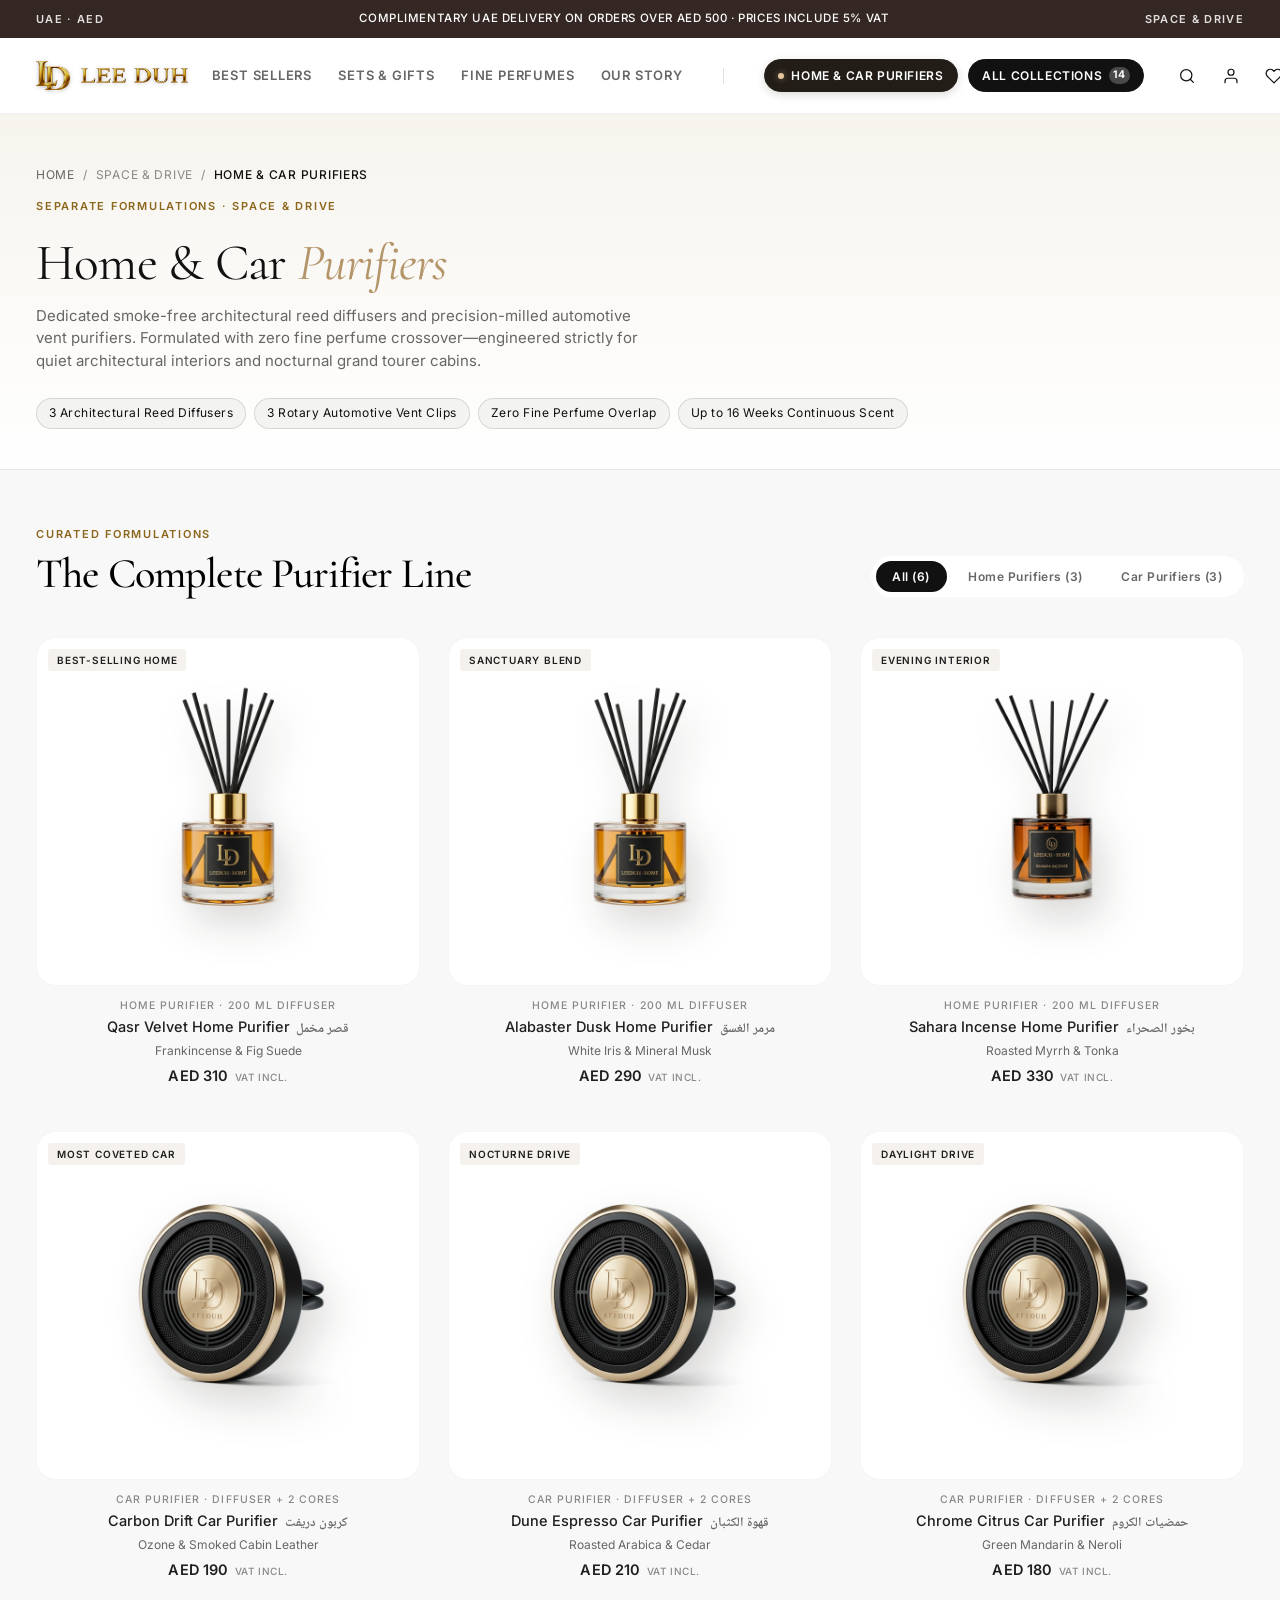
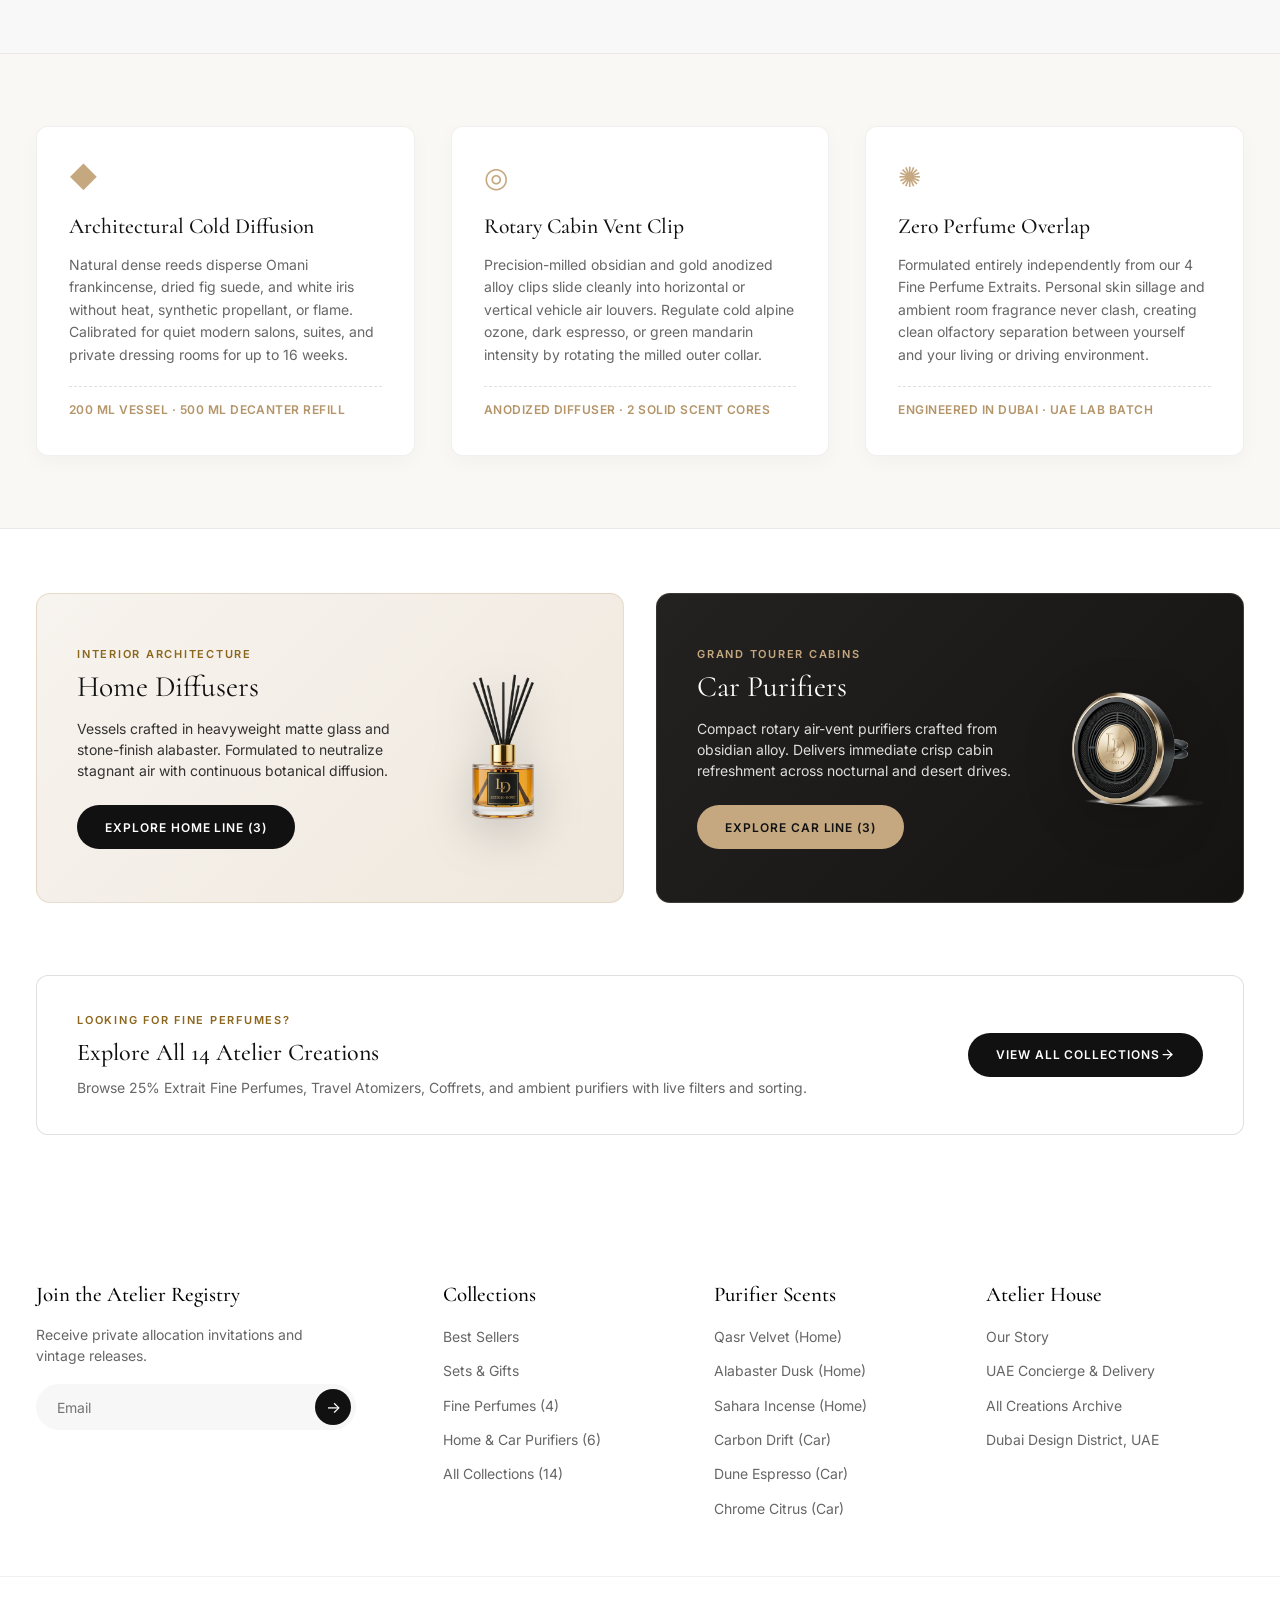
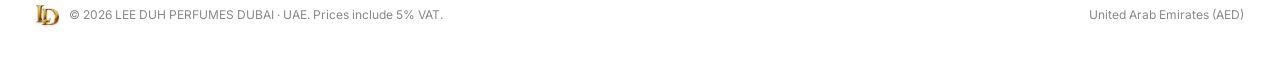
==== purifiers.html @ b6fba8e1 "Create dedicated Home & Car Purifiers page and rearrange navbar with distinct collection buttons" ====
<!DOCTYPE html>
<html lang="en">
<head>
  <meta charset="UTF-8">
  <meta name="viewport" content="width=device-width, initial-scale=1.0">
  <title>Home &amp; Car Purifiers · Space &amp; Drive · LEE DUH Perfumes Dubai</title>
  <meta name="description" content="Explore LEE DUH dedicated Home &amp; Car Purifiers. Architectural smoke-free reed diffusers and precision-milled automotive vent purifiers formulated strictly separate from fine perfumes.">
  <link rel="icon" type="image/png" href="brand-monogram.png">
  <link rel="preconnect" href="https://fonts.googleapis.com">
  <link rel="preconnect" href="https://fonts.gstatic.com" crossorigin>
  <link href="https://fonts.googleapis.com/css2?family=Cormorant:ital,wght@0,400;0,500;0,600;1,400;1,500&family=Inter:wght@400;500;600;700&family=Noto+Naskh+Arabic:wght@500;600&display=swap" rel="stylesheet">
  <link rel="stylesheet" href="styles.css">
</head>
<body class="page-purifiers">
  <!-- Espresso Top Announcement Bar -->
  <div class="announcement-bar" role="region" aria-label="Storefront notice">
    <div class="container announcement-inner">
      <span class="announcement-region">UAE &middot; AED</span>
      <p class="announcement-text">Complimentary UAE delivery on orders over AED 500 &middot; Prices include 5% VAT</p>
      <span class="announcement-badge">SPACE &amp; DRIVE</span>
    </div>
  </div>

  <!-- Minimal White Sticky Header with Rearranged Navigation -->
  <header class="site-header" id="mainHeader" role="banner">
    <div class="header-inner">
      <a href="index.html" class="brand-lockup" aria-label="LEE DUH Perfumes Home">
        <img src="brand-monogram.png" alt="LD Monogram" class="brand-monogram-img" width="32" height="28">
        <img src="brand-wordmark.png" alt="LEE DUH" class="brand-wordmark-img" width="104" height="15">
      </a>

      <nav class="main-nav" id="desktopNav" aria-label="Main navigation">
        <!-- Home Page In-Page Buttons (Grouped Together) -->
        <div class="nav-home-group">
          <a href="index.html#bestsellers" class="nav-link">Best Sellers</a>
          <a href="index.html#bundles" class="nav-link">Sets &amp; Gifts</a>
          <a href="index.html#perfumes" class="nav-link">Fine Perfumes</a>
          <a href="index.html#about" class="nav-link">Our Story</a>
        </div>

        <span class="nav-group-divider" aria-hidden="true"></span>

        <!-- Standalone Destination Collections (Visually Distinct) -->
        <div class="nav-destinations-group">
          <a href="purifiers.html" class="nav-dest-btn nav-btn-purifiers active" aria-current="page" title="Home &amp; Car Purifiers">
            <span class="nav-dest-dot" aria-hidden="true"></span>
            <span>Home &amp; Car Purifiers</span>
          </a>
          <a href="shop.html" class="nav-dest-btn nav-btn-collections" title="All Collections">
            <span>All Collections</span>
            <span class="nav-dest-badge">14</span>
          </a>
        </div>
      </nav>

      <div class="header-utilities">
        <button type="button" class="utility-icon-btn" id="navSearchTrigger" aria-label="Search collection" title="Search">
          <svg width="18" height="18" viewBox="0 0 24 24" fill="none" stroke="currentColor" stroke-width="1.65" stroke-linecap="round" stroke-linejoin="round" aria-hidden="true">
            <circle cx="11" cy="11" r="7.5"></circle>
            <line x1="20.5" y1="20.5" x2="16.3" y2="16.3"></line>
          </svg>
        </button>

        <button type="button" class="utility-icon-btn" id="profileTrigger" aria-label="Open customer profile" title="Account">
          <svg width="18" height="18" viewBox="0 0 24 24" fill="none" stroke="currentColor" stroke-width="1.65" stroke-linecap="round" stroke-linejoin="round" aria-hidden="true">
            <path d="M20 21v-2a4 4 0 0 0-4-4H8a4 4 0 0 0-4 4v2"></path>
            <circle cx="12" cy="7" r="4"></circle>
          </svg>
        </button>

        <button type="button" class="utility-icon-btn" id="wishlistTrigger" aria-label="Open wishlist, 0 saved items" title="Wishlist">
          <svg width="18" height="18" viewBox="0 0 24 24" fill="none" stroke="currentColor" stroke-width="1.65" stroke-linecap="round" stroke-linejoin="round" aria-hidden="true">
            <path d="M20.84 4.61a5.5 5.5 0 0 0-7.78 0L12 5.67l-1.06-1.06a5.5 5.5 0 0 0-7.78 7.78l1.06 1.06L12 21.23l7.78-7.78 1.06-1.06a5.5 5.5 0 0 0 0-7.78z"></path>
          </svg>
          <span class="utility-dot-count" id="wishlistCountBadge" hidden>0</span>
        </button>

        <button type="button" class="utility-bag-btn" id="bagTrigger" aria-label="Open shopping bag, 0 items" title="Shopping Bag">
          <svg width="18" height="18" viewBox="0 0 24 24" fill="none" stroke="currentColor" stroke-width="1.65" stroke-linecap="round" stroke-linejoin="round" aria-hidden="true">
            <path d="M6 2L3 6v14a2 2 0 0 0 2 2h14a2 2 0 0 0 2-2V6l-3-4z"></path>
            <line x1="3" y1="6" x2="21" y2="6"></line>
            <path d="M16 10a4 4 0 0 1-8 0"></path>
          </svg>
          <span class="bag-btn-count" id="bagCountBadge">0</span>
        </button>

        <button type="button" class="mobile-menu-btn" id="navToggle" aria-label="Open menu" aria-expanded="false" aria-controls="mobileNavDrawer">
          <span></span>
          <span></span>
        </button>
      </div>
    </div>
  </header>

  <!-- Mobile Navigation Drawer -->
  <div class="mobile-drawer" id="mobileNavDrawer" hidden>
    <div class="mobile-drawer-backdrop" id="mobileNavBackdrop"></div>
    <div class="mobile-drawer-panel">
      <div class="mobile-drawer-head">
        <span class="mobile-drawer-brand">LEE DUH</span>
        <button type="button" class="drawer-close-btn" id="mobileNavClose" aria-label="Close menu">&times;</button>
      </div>
      <nav class="mobile-drawer-links" aria-label="Mobile navigation">
        <div class="mobile-nav-section-label">House &amp; Stories</div>
        <a href="index.html" class="mobile-nav-link">Home Flagship</a>
        <a href="index.html#bestsellers" class="mobile-nav-link">Best Sellers</a>
        <a href="index.html#bundles" class="mobile-nav-link">Sets &amp; Gifts</a>
        <a href="index.html#perfumes" class="mobile-nav-link">Fine Perfumes</a>
        <a href="index.html#about" class="mobile-nav-link">Our Story</a>

        <div class="mobile-nav-section-label is-destinations">Dedicated Archives</div>
        <div class="mobile-dest-group">
          <a href="purifiers.html" class="mobile-dest-card mobile-btn-purifiers active" aria-current="page">
            <div class="mobile-dest-info">
              <span class="mobile-dest-title">Home &amp; Car Purifiers</span>
              <span class="mobile-dest-sub">6 Dedicated Ambient &amp; Cabin Formulations</span>
            </div>
            <span class="mobile-dest-arrow">&rarr;</span>
          </a>
          <a href="shop.html" class="mobile-dest-card mobile-btn-collections">
            <div class="mobile-dest-info">
              <span class="mobile-dest-title">All Collections</span>
              <span class="mobile-dest-sub">Complete 14 Creations Archive · Filters &amp; Search</span>
            </div>
            <span class="mobile-dest-arrow">&rarr;</span>
          </a>
        </div>
      </nav>
      <div class="mobile-drawer-footer-actions">
        <button type="button" class="drawer-action-row" id="mobileWishlistBtn">
          <span>Wishlist</span>
          <span class="drawer-action-meta" id="mobileWishlistBadge">0</span>
        </button>
        <button type="button" class="drawer-action-row" id="mobileProfileBtn">
          <span>Account</span>
          <span class="drawer-action-meta" id="mobileProfileLabel">Member</span>
        </button>
      </div>
    </div>
  </div>

  <main>
    <!-- Purifiers Editorial Hero Banner -->
    <section class="purifiers-hero-banner" aria-label="Space and Drive Header">
      <div class="container purifiers-hero-inner">
        <nav class="shop-breadcrumb" aria-label="Breadcrumb">
          <a href="index.html">Home</a>
          <span aria-hidden="true">/</span>
          <span>Space &amp; Drive</span>
          <span aria-hidden="true">/</span>
          <span aria-current="page">Home &amp; Car Purifiers</span>
        </nav>
        <span class="section-kicker">Separate Formulations &middot; Space &amp; Drive</span>
        <h1 class="shop-page-title">Home &amp; Car <em>Purifiers</em></h1>
        <p class="shop-page-subtitle">Dedicated smoke-free architectural reed diffusers and precision-milled automotive vent purifiers. Formulated with zero fine perfume crossover—engineered strictly for quiet architectural interiors and nocturnal grand tourer cabins.</p>
        
        <div class="purifiers-pills-row">
          <span class="archive-pill">3 Architectural Reed Diffusers</span>
          <span class="archive-pill">3 Rotary Automotive Vent Clips</span>
          <span class="archive-pill">Zero Fine Perfume Overlap</span>
          <span class="archive-pill">Up to 16 Weeks Continuous Scent</span>
        </div>
      </div>
    </section>

    <!-- Main Purifiers Showcase Section with Segmented Tabs -->
    <section class="boutique-section is-warm-stone is-on-stone purifiers-archive-section" id="purifiers" aria-label="Home and Car Purifiers Collection">
      <div class="container">
        <div class="section-head-row is-wrap">
          <div>
            <span class="section-kicker">Curated Formulations</span>
            <h2 class="section-title">The Complete Purifier Line</h2>
          </div>

          <div class="segmented-tabs" id="purifierSectionTabs" role="tablist" aria-label="Filter purifier line">
            <button type="button" class="seg-tab active" role="tab" aria-selected="true" data-purifier-tab="all">All (6)</button>
            <button type="button" class="seg-tab" role="tab" aria-selected="false" data-purifier-tab="home-purifier">Home Purifiers (3)</button>
            <button type="button" class="seg-tab" role="tab" aria-selected="false" data-purifier-tab="car-purifier">Car Purifiers (3)</button>
          </div>
        </div>

        <div class="product-grid-3 purifiers-main-grid" id="purifiersShowcaseGrid"></div>
      </div>
    </section>

    <!-- Architectural Formulation Philosophy Strip -->
    <section class="boutique-section purifiers-craft-section" aria-label="Purifier formulation craft">
      <div class="container">
        <div class="purifiers-craft-grid">
          <div class="craft-feature-card">
            <div class="craft-icon" aria-hidden="true">&#9670;</div>
            <h3 class="craft-title">Architectural Cold Diffusion</h3>
            <p class="craft-desc">Natural dense reeds disperse Omani frankincense, dried fig suede, and white iris without heat, synthetic propellant, or flame. Calibrated for quiet modern salons, suites, and private dressing rooms for up to 16 weeks.</p>
            <span class="craft-meta">200 ml Vessel &middot; 500 ml Decanter Refill</span>
          </div>

          <div class="craft-feature-card">
            <div class="craft-icon" aria-hidden="true">&#9678;</div>
            <h3 class="craft-title">Rotary Cabin Vent Clip</h3>
            <p class="craft-desc">Precision-milled obsidian and gold anodized alloy clips slide cleanly into horizontal or vertical vehicle air louvers. Regulate cold alpine ozone, dark espresso, or green mandarin intensity by rotating the milled outer collar.</p>
            <span class="craft-meta">Anodized Diffuser &middot; 2 Solid Scent Cores</span>
          </div>

          <div class="craft-feature-card">
            <div class="craft-icon" aria-hidden="true">&#10042;</div>
            <h3 class="craft-title">Zero Perfume Overlap</h3>
            <p class="craft-desc">Formulated entirely independently from our 4 Fine Perfume Extraits. Personal skin sillage and ambient room fragrance never clash, creating clean olfactory separation between yourself and your living or driving environment.</p>
            <span class="craft-meta">Engineered in Dubai &middot; UAE Lab Batch</span>
          </div>
        </div>
      </div>
    </section>

    <!-- Dual Split Showcase Banner (Home Sanctuary vs Nocturne Drive) -->
    <section class="boutique-section purifiers-split-section" aria-label="Dual Environment Showcases">
      <div class="container">
        <div class="purifiers-split-grid">
          <article class="purifier-ambient-banner is-home-banner">
            <div class="ambient-banner-content">
              <span class="section-kicker">Interior Architecture</span>
              <h3 class="ambient-banner-title">Home Diffusers</h3>
              <p class="ambient-banner-desc">Vessels crafted in heavyweight matte glass and stone-finish alabaster. Formulated to neutralize stagnant air with continuous botanical diffusion.</p>
              <button type="button" class="btn-pill-dark" onclick="setActivePurifierTab('home-purifier')">Explore Home Line (3)</button>
            </div>
            <div class="ambient-banner-media">
              <img src="diffuser-home-qasr-velvet.png" alt="Qasr Velvet Home Diffuser" width="160" height="220" loading="lazy">
            </div>
          </article>

          <article class="purifier-ambient-banner is-car-banner">
            <div class="ambient-banner-content">
              <span class="section-kicker">Grand Tourer Cabins</span>
              <h3 class="ambient-banner-title">Car Purifiers</h3>
              <p class="ambient-banner-desc">Compact rotary air-vent purifiers crafted from obsidian alloy. Delivers immediate crisp cabin refreshment across nocturnal and desert drives.</p>
              <button type="button" class="btn-pill-dark" onclick="setActivePurifierTab('car-purifier')">Explore Car Line (3)</button>
            </div>
            <div class="ambient-banner-media">
              <img src="purifier-car-carbon-drift.png" alt="Carbon Drift Car Purifier" width="150" height="150" loading="lazy">
            </div>
          </article>
        </div>
      </div>
    </section>

    <!-- Direct Bridge to All Collections -->
    <section class="boutique-section purifiers-bridge-section" aria-label="Browse All Collections">
      <div class="container">
        <div class="purifiers-bridge-card">
          <div>
            <span class="section-kicker">Looking for Fine Perfumes?</span>
            <h3 class="purifiers-bridge-title">Explore All 14 Atelier Creations</h3>
            <p class="purifiers-bridge-sub">Browse 25% Extrait Fine Perfumes, Travel Atomizers, Coffrets, and ambient purifiers with live filters and sorting.</p>
          </div>
          <a href="shop.html" class="btn-pill-dark">
            <span>View All Collections</span>
            <svg width="15" height="15" viewBox="0 0 24 24" fill="none" stroke="currentColor" stroke-width="2" stroke-linecap="round" stroke-linejoin="round" aria-hidden="true"><line x1="5" y1="12" x2="19" y2="12"></line><polyline points="12 5 19 12 12 19"></polyline></svg>
          </a>
        </div>
      </div>
    </section>
  </main>

  <!-- Clean Light Editorial Footer -->
  <footer class="site-footer" role="contentinfo">
    <div class="container footer-grid">
      <div class="footer-registry-col">
        <h3 class="footer-serif-head">Join the Atelier Registry</h3>
        <p class="footer-registry-copy">Receive private allocation invitations and vintage releases.</p>
        <form id="footerRegistryForm" class="footer-pill-form">
          <input type="email" id="registryEmailInput" placeholder="Email" aria-label="Email for atelier registry" required class="footer-pill-input">
          <button type="submit" class="footer-arrow-btn" aria-label="Subscribe">&rarr;</button>
        </form>
      </div>

      <div class="footer-links-col">
        <h3 class="footer-serif-head">Collections</h3>
        <ul>
          <li><a href="index.html#bestsellers">Best Sellers</a></li>
          <li><a href="index.html#bundles">Sets &amp; Gifts</a></li>
          <li><a href="index.html#perfumes">Fine Perfumes (4)</a></li>
          <li><a href="purifiers.html">Home &amp; Car Purifiers (6)</a></li>
          <li><a href="shop.html">All Collections (14)</a></li>
        </ul>
      </div>

      <div class="footer-links-col">
        <h3 class="footer-serif-head">Purifier Scents</h3>
        <ul>
          <li><a href="purifiers.html?tab=home-purifier" data-quick-view="qasr-velvet">Qasr Velvet (Home)</a></li>
          <li><a href="purifiers.html?tab=home-purifier" data-quick-view="alabaster-dusk">Alabaster Dusk (Home)</a></li>
          <li><a href="purifiers.html?tab=home-purifier" data-quick-view="sahara-incense">Sahara Incense (Home)</a></li>
          <li><a href="purifiers.html?tab=car-purifier" data-quick-view="carbon-drift">Carbon Drift (Car)</a></li>
          <li><a href="purifiers.html?tab=car-purifier" data-quick-view="dune-espresso">Dune Espresso (Car)</a></li>
          <li><a href="purifiers.html?tab=car-purifier" data-quick-view="chrome-citrus">Chrome Citrus (Car)</a></li>
        </ul>
      </div>

      <div class="footer-links-col">
        <h3 class="footer-serif-head">Atelier House</h3>
        <ul>
          <li><a href="index.html#about">Our Story</a></li>
          <li><a href="index.html#delivery">UAE Concierge &amp; Delivery</a></li>
          <li><a href="shop.html">All Creations Archive</a></li>
          <li><span>Dubai Design District, UAE</span></li>
        </ul>
      </div>
    </div>

    <div class="container footer-bottom">
      <div class="footer-bottom-brand">
        <img src="brand-monogram.png" alt="LD" class="footer-mini-logo" width="24" height="21">
        <span>&copy; 2026 LEE DUH PERFUMES DUBAI &middot; UAE. Prices include 5% VAT.</span>
      </div>
      <span>United Arab Emirates (AED)</span>
    </div>
  </footer>

  <!-- Slide-Over Quick-View Product Drawer -->
  <dialog class="drawer-dialog quickview-drawer" id="quickViewDialog" aria-labelledby="quickViewTitle">
    <div class="drawer-dialog-inner">
      <div class="dialog-top-bar">
        <span class="dialog-top-eyebrow">Quick View</span>
        <button type="button" class="dialog-close-circle" id="closeQuickViewBtn" aria-label="Close product details">&times;</button>
      </div>
      <div class="dialog-scroll-body quickview-drawer-body" id="quickViewBody"></div>
    </div>
  </dialog>

  <!-- Slide-Over Cart Drawer Dialog -->
  <dialog class="drawer-dialog" id="bagDialog" aria-labelledby="bagDialogTitle">
    <div class="drawer-dialog-inner">
      <div class="dialog-top-bar">
        <h2 class="dialog-heading" id="bagDialogTitle">Shopping Bag</h2>
        <button type="button" class="dialog-close-circle" id="closeBagDialog" aria-label="Close shopping bag">&times;</button>
      </div>

      <div class="dialog-scroll-body" id="bagDialogBody"></div>

      <div class="dialog-bottom-bar" id="bagDialogFooter">
        <p class="delivery-threshold-note" id="deliveryThresholdNote">Free UAE delivery over AED 500 &middot; Prices include 5% VAT</p>
        <div class="bag-subtotal-row">
          <span>Subtotal</span>
          <strong id="bagSubtotalAmount">AED 0</strong>
        </div>
        <button type="button" class="btn-pill-dark btn-full" id="checkoutBtn" disabled>Proceed to Checkout</button>
        <p class="checkout-status-msg" id="checkoutStatusMsg" aria-live="polite"></p>
      </div>
    </div>
  </dialog>

  <!-- Slide-Over Wishlist Dialog -->
  <dialog class="drawer-dialog" id="wishlistDialog" aria-labelledby="wishlistDialogTitle">
    <div class="drawer-dialog-inner">
      <div class="dialog-top-bar">
        <div>
          <h2 class="dialog-heading" id="wishlistDialogTitle">Wishlist</h2>
          <span class="dialog-count-sub" id="wishlistModalCount">0 saved</span>
        </div>
        <button type="button" class="dialog-close-circle" id="closeWishlistDialog" aria-label="Close wishlist">&times;</button>
      </div>

      <div class="dialog-scroll-body" id="wishlistDialogBody"></div>

      <div class="dialog-bottom-bar" id="wishlistDialogFooter">
        <button type="button" class="btn-pill-outline btn-full" id="addAllWishlistBtn" hidden>Move All to Bag</button>
      </div>
    </div>
  </dialog>

  <!-- Clean Customer Profile Dialog -->
  <dialog class="atelier-dialog profile-dialog" id="profileDialog" aria-labelledby="profileDialogTitle">
    <div class="profile-shell">
      <div class="dialog-top-bar">
        <div class="profile-head-meta">
          <div class="profile-avatar" id="profileModalAvatar">LA</div>
          <div>
            <h2 class="dialog-heading" id="profileDialogTitle">Layla Al Maktoum</h2>
            <p class="profile-tier-sub" id="profileTierBadge">Private Atelier Member &middot; Dubai</p>
          </div>
        </div>
        <button type="button" class="dialog-close-circle" id="closeProfileDialog" aria-label="Close profile">&times;</button>
      </div>

      <div class="profile-tabs-row" role="tablist" aria-label="Profile sections">
        <button type="button" class="profile-tab active" role="tab" aria-selected="true" data-profile-tab="details">Account</button>
        <button type="button" class="profile-tab" role="tab" aria-selected="false" data-profile-tab="orders">Orders (<span id="profileOrderCount">1</span>)</button>
        <button type="button" class="profile-tab" role="tab" aria-selected="false" data-profile-tab="preferences">Scent Wardrobe</button>
      </div>

      <div class="dialog-scroll-body">
        <div class="profile-pane active" id="profilePane-details">
          <form id="profileDetailsForm" class="profile-form">
            <div class="profile-form-cols">
              <div class="field-group">
                <label for="profName">Full Name</label>
                <input type="text" id="profName" required class="clean-input">
              </div>
              <div class="field-group">
                <label for="profEmail">Email Address</label>
                <input type="email" id="profEmail" required class="clean-input">
              </div>
              <div class="field-group">
                <label for="profPhone">UAE Mobile</label>
                <input type="tel" id="profPhone" class="clean-input">
              </div>
              <div class="field-group">
                <label for="profEmirate">Emirate</label>
                <select id="profEmirate" class="clean-input">
                  <option value="Dubai">Dubai</option>
                  <option value="Abu Dhabi">Abu Dhabi</option>
                  <option value="Sharjah">Sharjah</option>
                  <option value="Ajman">Ajman</option>
                  <option value="Ras Al Khaimah">Ras Al Khaimah</option>
                  <option value="Fujairah">Fujairah</option>
                  <option value="Umm Al Quwain">Umm Al Quwain</option>
                </select>
              </div>
            </div>
            <div class="field-group">
              <label for="profAddress">Concierge Delivery Address</label>
              <input type="text" id="profAddress" class="clean-input">
            </div>
            <div class="field-group">
              <label for="profScentFamily">Signature Scent Preference</label>
              <select id="profScentFamily" class="clean-input">
                <option value="Oud &amp; Floral">Oud &amp; Taif Rose</option>
                <option value="Wood &amp; Citrus">Smoky Woods &amp; Bergamot</option>
                <option value="Amber &amp; Spice">Saffron, Amber &amp; Honey</option>
                <option value="Oud &amp; Fruit">Dark Oud &amp; Exotic Passionfruit</option>
              </select>
            </div>
            <div class="profile-actions-row">
              <button type="submit" class="btn-pill-dark" id="saveProfileBtn">Save Changes</button>
              <button type="button" class="btn-pill-outline" id="toggleSignOutBtn">Switch to Guest Mode</button>
            </div>
          </form>
        </div>

        <div class="profile-pane" id="profilePane-orders" hidden>
          <div id="profileOrdersList" class="profile-orders-list"></div>
        </div>

        <div class="profile-pane" id="profilePane-preferences" hidden>
          <div id="profileWardrobeContent" class="profile-wardrobe-content"></div>
        </div>
      </div>
    </div>
  </dialog>

  <!-- Toast Live Region -->
  <div class="toast-region" id="toastRegion" role="status" aria-live="polite" aria-atomic="true"></div>

  <script src="app.js"></script>
</body>
</html>
---- styles.css ----
/* ==========================================================================
   LEEDUH — Gissah & Lattafa Minimalist Light Lookbook Storefront
   ========================================================================== */

:root {
  color-scheme: light;

  /* Gissah UAE Minimalist Luxury Palette (Pure Crisp White Canvas + Rich Black + Champagne Gold) */
  --bg-page: #ffffff;
  --bg-warm-stone: #fafafa;
  --bg-warm-sand: #f8f8f8;
  --bg-card-tile: #fafafa;
  --bg-card-on-stone: #ffffff;
  --bg-input: #f7f7f7;
  /* Gissah Vibrant Campaign Stage: Multi-layered luminous sunset amber, terracotta coral, twilight orchid & emerald oasis */
  --bg-hero:
    radial-gradient(ellipse 70% 60% at 50% 45%, rgba(255, 255, 255, 0.62) 0%, rgba(255, 255, 255, 0) 75%),
    radial-gradient(circle 540px at 12% 24%, rgba(245, 166, 35, 0.44) 0%, rgba(245, 166, 35, 0) 65%),
    radial-gradient(circle 560px at 88% 26%, rgba(228, 98, 72, 0.40) 0%, rgba(228, 98, 72, 0) 65%),
    radial-gradient(circle 620px at 50% 86%, rgba(212, 175, 55, 0.42) 0%, rgba(212, 175, 55, 0) 70%),
    radial-gradient(circle 480px at 85% 80%, rgba(138, 75, 150, 0.32) 0%, rgba(138, 75, 150, 0) 65%),
    radial-gradient(circle 480px at 15% 78%, rgba(46, 139, 87, 0.26) 0%, rgba(46, 139, 87, 0) 62%),
    linear-gradient(135deg, #fff7ee 0%, #feeddc 32%, #fde4eb 66%, #f1e6f8 100%);
  --bg-header: rgba(255, 255, 255, 0.98);
  --bg-announcement: #352824;
  --ink-announcement: #ffffff;

  --ink-primary: #111111;
  --ink-strong: #000000;
  --ink-secondary: #666666;
  --ink-muted: #888888;

  --accent-champagne: #c5a880;
  --accent-champagne-hover: #b4956a;
  --cta-champagne-ink: #ffffff;
  --accent-gold: #8c661c;
  --accent-gold-hover: #6f4f12;
  --accent-gold-tint: rgba(197, 168, 128, 0.16);

  --border-subtle: rgba(0, 0, 0, 0.06);
  --border-medium: rgba(0, 0, 0, 0.12);
  --border-strong: rgba(0, 0, 0, 0.28);

  --btn-solid-bg: #111111;
  --btn-solid-hover: #000000;
  --btn-solid-ink: #ffffff;
  --badge-dark-bg: #111111;
  --badge-dark-ink: #ffffff;

  --backdrop-color: rgba(18, 17, 16, 0.42);
  --shadow-header: 0 2px 14px rgba(0, 0, 0, 0.04);
  --shadow-pill: 0 4px 18px rgba(0, 0, 0, 0.12);
  --shadow-modal: 0 24px 60px rgba(18, 17, 16, 0.16);
  --shadow-drawer: -12px 0 42px rgba(18, 17, 16, 0.14);
  --bottle-shadow: drop-shadow(0 14px 22px rgba(0, 0, 0, 0.12));
  --svg-shadow: drop-shadow(0 10px 16px rgba(0, 0, 0, 0.10));

  /* Typography */
  --font-serif: 'Cormorant', Georgia, 'Times New Roman', serif;
  --font-sans: 'Inter', -apple-system, BlinkMacSystemFont, 'Segoe UI', sans-serif;
  --font-arabic: 'Noto Naskh Arabic', 'Traditional Arabic', serif;

  /* Radii & Motion */
  --radius-sm: 6px;
  --radius-btn: 8px;
  --radius-tile: 20px;
  --radius-pill: 9999px;
  --header-height: 76px;
  --ease-calm: cubic-bezier(0.22, 1, 0.36, 1);
}

/* Base Reset */
*, *::before, *::after {
  box-sizing: border-box;
  margin: 0;
  padding: 0;
}

[hidden] {
  display: none !important;
}

html {
  font-size: 16px;
  background-color: var(--bg-page);
  color: var(--ink-primary);
  font-family: var(--font-sans);
  line-height: 1.5;
  -webkit-font-smoothing: antialiased;
  -moz-osx-font-smoothing: grayscale;
  scroll-behavior: smooth;
  scroll-padding-top: var(--header-height);
  overflow-x: clip;
}

body {
  min-height: 100vh;
  min-height: 100dvh;
  background-color: var(--bg-page);
  color: var(--ink-primary);
  display: flex;
  flex-direction: column;
  overflow-x: clip;
}

main {
  flex: 1 0 auto;
}

button {
  font-family: inherit;
  border: none;
  background: none;
  color: inherit;
  cursor: pointer;
  -webkit-tap-highlight-color: transparent;
}

a {
  color: inherit;
  text-decoration: none;
}

img {
  display: block;
  max-width: 100%;
}

:focus-visible {
  outline: 2px solid var(--accent-gold);
  outline-offset: 2px;
}

.sr-only {
  position: absolute;
  width: 1px;
  height: 1px;
  padding: 0;
  margin: -1px;
  overflow: hidden;
  clip: rect(0, 0, 0, 0);
  white-space: nowrap;
  border: 0;
}

.container {
  width: 100%;
  max-width: 1360px;
  margin: 0 auto;
  padding: 0 2.25rem;
}

/* ==========================================================================
   Initial Atelier Curtain Preloader (GPU-Composited)
   ========================================================================== */
.atelier-preloader {
  position: fixed;
  inset: 0;
  z-index: 900;
  display: flex;
  align-items: center;
  justify-content: center;
  background: #ffffff;
  transform: translate3d(0, 0, 0);
  opacity: 1;
  transition: transform 0.58s var(--ease-calm), opacity 0.48s ease;
  will-change: transform, opacity;
}

.atelier-preloader.is-leaving {
  transform: translate3d(0, -100%, 0);
  opacity: 0;
  pointer-events: none;
}

.atelier-preloader.is-done {
  display: none;
}

.preloader-inner {
  display: flex;
  flex-direction: column;
  align-items: center;
  gap: 1.15rem;
  padding: 1.5rem;
  transition: transform 0.42s var(--ease-calm), opacity 0.38s ease;
}

.atelier-preloader.is-leaving .preloader-inner {
  transform: translate3d(0, -28px, 0);
  opacity: 0;
}

/* Gissah Signature Rotating Outer Ring Stage */
.preloader-emblem-stage {
  position: relative;
  width: 200px;
  height: 200px;
  display: flex;
  align-items: center;
  justify-content: center;
  animation: preloaderReveal 0.5s var(--ease-calm) both;
}

.preloader-outer-ring {
  position: absolute;
  inset: 0;
  width: 100%;
  height: 100%;
  pointer-events: none;
  transform-origin: center center;
}

.preloader-outer-ring.is-clockwise {
  animation: ringSpinClockwise 16s linear infinite;
}

.preloader-outer-ring.is-counter {
  animation: ringSpinCounter 22s linear infinite;
}

.preloader-core-emblem {
  position: relative;
  z-index: 2;
  display: flex;
  align-items: center;
  justify-content: center;
  animation: emblemAuraPulse 3.4s ease-in-out infinite;
}

.preloader-monogram {
  height: 60px;
  width: auto;
  object-fit: contain;
  filter: drop-shadow(0 0 20px rgba(197, 168, 128, 0.55));
}

.preloader-brand-copy {
  display: flex;
  flex-direction: column;
  align-items: center;
  gap: 0.25rem;
  animation: preloaderReveal 0.5s var(--ease-calm) 0.12s both;
}

.preloader-wordmark {
  height: 18px;
  width: auto;
  object-fit: contain;
}

.preloader-arabic-tag {
  font-family: var(--font-arabic);
  font-size: 0.8125rem;
  font-weight: 600;
  color: var(--accent-gold);
  letter-spacing: 0.05em;
  direction: rtl;
}

.preloader-line {
  width: 160px;
  height: 1.5px;
  background-color: rgba(140, 102, 28, 0.2);
  overflow: hidden;
  border-radius: var(--radius-pill);
}

.preloader-line span {
  display: block;
  width: 100%;
  height: 100%;
  background: linear-gradient(90deg, var(--accent-gold), var(--accent-champagne));
  transform-origin: left center;
  animation: preloaderLineFill 0.95s var(--ease-calm) 0.12s both;
}

.preloader-note {
  font-family: var(--font-sans);
  font-size: 0.65625rem;
  font-weight: 600;
  letter-spacing: 0.22em;
  text-transform: uppercase;
  color: var(--ink-secondary);
  animation: preloaderReveal 0.5s var(--ease-calm) 0.18s both;
}

/* ==========================================================================
   Top Espresso Announcement Strip & Minimal Sticky Header
   ========================================================================== */
.announcement-bar {
  background-color: var(--bg-announcement);
  color: var(--ink-announcement);
  min-height: 38px;
  display: flex;
  align-items: center;
  justify-content: center;
  padding: 0.45rem 0;
  text-align: center;
}

.announcement-inner {
  display: flex;
  align-items: center;
  justify-content: space-between;
  gap: 1.5rem;
  width: 100%;
}

.announcement-region,
.announcement-badge {
  font-family: var(--font-sans);
  font-size: 0.6875rem;
  font-weight: 600;
  letter-spacing: 0.12em;
  text-transform: uppercase;
  color: rgba(255, 255, 255, 0.85);
  white-space: nowrap;
}

.announcement-bar p,
.announcement-text {
  font-family: var(--font-sans);
  font-size: 0.71875rem;
  font-weight: 500;
  letter-spacing: 0.05em;
  text-transform: uppercase;
  flex: 1;
  text-align: center;
}

@media (max-width: 768px) {
  .announcement-region,
  .announcement-badge {
    display: none;
  }
}

.site-header {
  position: sticky;
  top: 0;
  z-index: 100;
  height: var(--header-height);
  background-color: var(--bg-header);
  backdrop-filter: blur(14px);
  -webkit-backdrop-filter: blur(14px);
  border-bottom: 1px solid var(--border-subtle);
  transition: box-shadow 0.25s ease;
}

.site-header.is-scrolled {
  box-shadow: var(--shadow-header);
}

.header-inner {
  height: 100%;
  max-width: 1360px;
  margin: 0 auto;
  padding: 0 2.25rem;
  display: flex;
  align-items: center;
  justify-content: space-between;
  gap: 1.5rem;
}

.brand-lockup {
  display: inline-flex;
  align-items: center;
  gap: 0.65rem;
  flex-shrink: 0;
}

.brand-monogram-img {
  height: 30px;
  width: auto;
  object-fit: contain;
  filter: drop-shadow(0 1px 2px rgba(18, 17, 16, 0.25)) brightness(0.84) contrast(1.08);
}

.brand-wordmark-img {
  height: 15px;
  width: auto;
  object-fit: contain;
  filter: drop-shadow(0 1px 2px rgba(18, 17, 16, 0.22)) brightness(0.82) contrast(1.1);
}

.main-nav {
  display: flex;
  align-items: center;
  gap: 2.25rem;
}

.nav-link {
  font-family: var(--font-sans);
  font-size: 0.8125rem;
  font-weight: 600;
  letter-spacing: 0.06em;
  text-transform: uppercase;
  color: var(--ink-secondary);
  padding: 0.4rem 0;
  position: relative;
  white-space: nowrap;
  transition: color 0.2s ease;
}

.nav-link:hover,
.nav-link.active {
  color: var(--ink-strong);
}

.nav-link::after {
  content: '';
  position: absolute;
  left: 0;
  right: 0;
  bottom: -2px;
  height: 1.5px;
  background-color: var(--ink-strong);
  transform: scaleX(0);
  transition: transform 0.25s var(--ease-calm);
}

.nav-link.active::after,
.nav-link:hover::after {
  transform: scaleX(1);
}

.header-utilities {
  display: flex;
  align-items: center;
  gap: 0.35rem;
  flex-shrink: 0;
}

.utility-icon-btn,
.utility-bag-btn {
  position: relative;
  width: 38px;
  height: 38px;
  display: inline-flex;
  align-items: center;
  justify-content: center;
  border-radius: var(--radius-pill);
  color: var(--ink-primary);
  transition: background-color 0.2s ease, color 0.2s ease;
}

.utility-icon-btn:hover,
.utility-bag-btn:hover {
  background-color: var(--bg-card-tile);
  color: var(--accent-gold);
}

.utility-dot-count,
.bag-btn-count {
  position: absolute;
  top: 4px;
  right: 3px;
  min-width: 16px;
  height: 16px;
  padding: 0 4px;
  border-radius: var(--radius-pill);
  background-color: var(--badge-dark-bg);
  color: var(--badge-dark-ink);
  font-family: var(--font-sans);
  font-size: 0.625rem;
  font-weight: 700;
  line-height: 16px;
  text-align: center;
}

.utility-dot-count[data-count="0"] {
  display: none;
}

.utility-dot-count.has-items {
  display: inline-block;
}

.mobile-menu-btn {
  display: none;
  width: 38px;
  height: 38px;
  flex-direction: column;
  align-items: center;
  justify-content: center;
  gap: 5px;
  border-radius: var(--radius-pill);
}

.mobile-menu-btn span {
  width: 18px;
  height: 1.5px;
  background-color: var(--ink-primary);
  display: block;
}

/* Mobile Navigation Drawer (rendered outside sticky header) */
.mobile-drawer {
  position: fixed;
  inset: 0;
  z-index: 400;
  display: flex;
  justify-content: flex-end;
  opacity: 0;
  pointer-events: none;
  transition: opacity 0.25s ease;
}

.mobile-drawer.open {
  opacity: 1;
  pointer-events: auto;
}

.mobile-drawer-backdrop {
  position: absolute;
  inset: 0;
  background-color: var(--backdrop-color);
}

.mobile-drawer-panel {
  position: relative;
  z-index: 2;
  width: min(86vw, 340px);
  height: 100%;
  background-color: var(--bg-page);
  border-left: 1px solid var(--border-subtle);
  padding: 1.5rem;
  display: flex;
  flex-direction: column;
  justify-content: space-between;
  transform: translateX(100%);
  transition: transform 0.3s var(--ease-calm);
  box-shadow: var(--shadow-drawer);
}

.mobile-drawer.open .mobile-drawer-panel {
  transform: translateX(0);
}

.mobile-drawer-head {
  display: flex;
  align-items: center;
  justify-content: space-between;
  padding-bottom: 1rem;
  border-bottom: 1px solid var(--border-subtle);
}

.mobile-drawer-brand {
  font-family: var(--font-sans);
  font-size: 0.9375rem;
  font-weight: 700;
  letter-spacing: 0.14em;
  color: var(--ink-primary);
}

.drawer-close-btn {
  width: 34px;
  height: 34px;
  border-radius: 50%;
  font-size: 1.5rem;
  line-height: 1;
  color: var(--ink-secondary);
  display: inline-flex;
  align-items: center;
  justify-content: center;
}

.mobile-drawer-links {
  display: flex;
  flex-direction: column;
  gap: 0.25rem;
  margin: 1.5rem 0 auto;
}

.mobile-nav-link {
  font-family: var(--font-serif);
  font-size: 1.375rem;
  font-weight: 500;
  padding: 0.85rem 0;
  border-bottom: 1px solid var(--border-subtle);
  color: var(--ink-primary);
}

.mobile-drawer-footer-actions {
  display: flex;
  flex-direction: column;
  gap: 0.5rem;
  padding-top: 1rem;
}

.drawer-action-row {
  display: flex;
  align-items: center;
  justify-content: space-between;
  padding: 0.8rem 1rem;
  border: 1px solid var(--border-subtle);
  border-radius: var(--radius-btn);
  font-family: var(--font-sans);
  font-size: 0.75rem;
  font-weight: 600;
  letter-spacing: 0.06em;
  text-transform: uppercase;
}

.drawer-action-meta {
  color: var(--accent-gold);
  font-weight: 700;
}

/* ==========================================================================
   Shared Editorial Buttons & Headings (Gissah + Lattafa Alignment)
   ========================================================================== */
.btn-champagne {
  position: relative;
  overflow: hidden;
  display: inline-flex;
  align-items: center;
  justify-content: center;
  height: 48px;
  padding: 0 2rem;
  background-color: var(--btn-solid-bg);
  color: var(--btn-solid-ink);
  font-family: var(--font-sans);
  font-size: 0.8125rem;
  font-weight: 600;
  letter-spacing: 0.08em;
  text-transform: uppercase;
  border-radius: var(--radius-btn);
  border: 1px solid var(--btn-solid-bg);
  transition: background-color 0.22s ease, transform 0.28s var(--ease-calm), box-shadow 0.22s ease;
  white-space: nowrap;
}

.btn-champagne::after {
  content: '';
  position: absolute;
  inset: 0;
  width: 45%;
  background: linear-gradient(90deg, rgba(255, 255, 255, 0) 0%, rgba(255, 255, 255, 0.22) 50%, rgba(255, 255, 255, 0) 100%);
  transform: translate3d(-160%, 0, 0) skewX(-20deg);
  animation: sheenSweep 6.5s var(--ease-calm) 1.5s infinite;
  pointer-events: none;
}

.btn-champagne:hover {
  background-color: var(--btn-solid-hover);
  transform: translate3d(0, -2px, 0);
  box-shadow: 0 6px 20px rgba(0, 0, 0, 0.18);
}

.btn-discover-link {
  display: inline-flex;
  align-items: center;
  justify-content: center;
  height: 46px;
  padding: 0 0.5rem;
  font-family: var(--font-sans);
  font-size: 0.8125rem;
  font-weight: 600;
  letter-spacing: 0.04em;
  color: var(--ink-primary);
  border-bottom: 1.5px solid var(--ink-primary);
  transition: color 0.2s ease, border-color 0.2s ease;
  white-space: nowrap;
}

.btn-discover-link:hover {
  color: var(--accent-gold);
  border-color: var(--accent-gold);
}

.btn-pill-dark,
.btn-solid {
  display: inline-flex;
  align-items: center;
  justify-content: center;
  height: 44px;
  padding: 0 1.75rem;
  background-color: var(--btn-solid-bg);
  color: var(--btn-solid-ink);
  font-family: var(--font-sans);
  font-size: 0.75rem;
  font-weight: 600;
  letter-spacing: 0.08em;
  text-transform: uppercase;
  border-radius: var(--radius-pill);
  transition: background-color 0.2s ease, transform 0.2s ease, opacity 0.2s ease;
  white-space: nowrap;
}

.btn-pill-dark:hover:not(:disabled),
.btn-solid:hover:not(:disabled) {
  background-color: var(--btn-solid-hover);
  transform: translateY(-1px);
}

.btn-pill-dark:disabled,
.btn-solid:disabled {
  opacity: 0.35;
  cursor: not-allowed;
}

.btn-pill-outline,
.btn-outline {
  display: inline-flex;
  align-items: center;
  justify-content: center;
  gap: 0.45rem;
  height: 44px;
  padding: 0 1.65rem;
  border: 1px solid var(--border-strong);
  background-color: transparent;
  color: var(--ink-primary);
  font-family: var(--font-sans);
  font-size: 0.75rem;
  font-weight: 600;
  letter-spacing: 0.08em;
  text-transform: uppercase;
  border-radius: var(--radius-pill);
  transition: background-color 0.2s ease, color 0.2s ease, border-color 0.2s ease;
  white-space: nowrap;
}

.btn-pill-outline:hover,
.btn-outline:hover {
  background-color: var(--btn-solid-bg);
  color: var(--btn-solid-ink);
  border-color: var(--btn-solid-bg);
}

.btn-mini-outline {
  display: inline-flex;
  align-items: center;
  justify-content: center;
  height: 32px;
  padding: 0 0.95rem;
  border: 1px solid var(--border-medium);
  border-radius: var(--radius-pill);
  font-family: var(--font-sans);
  font-size: 0.6875rem;
  font-weight: 600;
  letter-spacing: 0.05em;
  text-transform: uppercase;
  color: var(--ink-primary);
  transition: background-color 0.2s ease, color 0.2s ease, border-color 0.2s ease;
  white-space: nowrap;
}

.btn-mini-outline:hover {
  background-color: var(--btn-solid-bg);
  color: var(--btn-solid-ink);
  border-color: var(--btn-solid-bg);
}

.btn-full {
  width: 100%;
}

/* Headings */
.section-center-head {
  text-align: center;
  max-width: 780px;
  margin: 0 auto 3.25rem;
}

.section-serif-heading {
  font-family: var(--font-serif);
  font-size: clamp(2rem, 4vw, 3.125rem);
  font-weight: 500;
  line-height: 1.12;
  letter-spacing: -0.02em;
  color: var(--ink-strong);
  margin-bottom: 0.75rem;
}

.section-serif-heading em {
  font-style: italic;
  font-weight: 400;
}

.section-track-eyebrow {
  display: inline-block;
  font-family: var(--font-sans);
  font-size: 0.75rem;
  font-weight: 600;
  letter-spacing: 0.2em;
  text-transform: uppercase;
  color: var(--ink-secondary);
}

.section-kicker {
  display: block;
  font-family: var(--font-sans);
  font-size: 0.6875rem;
  font-weight: 600;
  letter-spacing: 0.16em;
  text-transform: uppercase;
  color: var(--accent-gold);
  margin-bottom: 0.45rem;
}

.section-title {
  font-family: var(--font-serif);
  font-size: clamp(1.875rem, 3.3vw, 2.75rem);
  font-weight: 500;
  letter-spacing: -0.02em;
  line-height: 1.12;
  color: var(--ink-strong);
}

.section-head-row {
  display: flex;
  align-items: flex-end;
  justify-content: space-between;
  gap: 1.25rem;
  margin-bottom: 2.5rem;
}

.section-head-row.is-wrap {
  flex-wrap: wrap;
}

/* ==========================================================================
   1. Creative Product-Presentation Hero Carousel (Offers & Buttons Overlaid)
   ========================================================================== */
.hero-carousel-section {
  position: relative;
  width: 100%;
  overflow: hidden;
  background-color: #16110e;
}

.hero-carousel-viewport {
  position: relative;
  width: 100%;
  height: clamp(540px, 74vh, 690px);
  overflow: hidden;
  user-select: none;
}

.hero-slide {
  position: absolute;
  inset: 0;
  opacity: 0;
  visibility: hidden;
  pointer-events: none;
  z-index: 1;
  transition: opacity 0.75s var(--ease-calm), visibility 0.75s;
  overflow: hidden;
}

.hero-slide.is-active {
  opacity: 1;
  visibility: visible;
  pointer-events: auto;
  z-index: 2;
}

/* Slide 1: Gissah Sunset Gold, Coral & Travertine Campaign */
.hero-slide.is-slide-sunset {
  color: var(--ink-strong);
  background:
    radial-gradient(ellipse 58% 68% at 72% 48%, rgba(255, 248, 232, 0.92) 0%, rgba(255, 224, 168, 0.35) 45%, transparent 74%),
    radial-gradient(circle 540px at 14% 22%, rgba(245, 166, 35, 0.48) 0%, transparent 66%),
    radial-gradient(circle 520px at 90% 20%, rgba(232, 106, 82, 0.44) 0%, transparent 66%),
    radial-gradient(circle 520px at 85% 84%, rgba(162, 92, 168, 0.30) 0%, transparent 64%),
    radial-gradient(circle 480px at 20% 86%, rgba(212, 175, 55, 0.38) 0%, transparent 66%),
    linear-gradient(125deg, #fff5e6 0%, #fde6d2 38%, #fbdce6 74%, #efe2f7 100%);
}

/* Slide 2: Imperial Obsidian, Molten Amber & Twilight Orchid */
.hero-slide.is-slide-twilight {
  color: #ffffff;
  background:
    radial-gradient(ellipse 46% 58% at 69% 48%, rgba(242, 169, 68, 0.42) 0%, rgba(214, 96, 66, 0.22) 44%, transparent 72%),
    radial-gradient(circle 540px at 86% 24%, rgba(154, 78, 178, 0.38) 0%, transparent 66%),
    radial-gradient(circle 480px at 16% 80%, rgba(197, 138, 62, 0.26) 0%, transparent 64%),
    linear-gradient(120deg, #120e15 0%, #1c131d 42%, #291820 74%, #181116 100%);
}

/* Slide 3: Oasis Emerald & Molten Honey Gold */
.hero-slide.is-slide-emerald {
  color: #ffffff;
  background:
    radial-gradient(ellipse 44% 58% at 70% 48%, rgba(248, 189, 76, 0.46) 0%, rgba(212, 148, 48, 0.22) 45%, transparent 72%),
    radial-gradient(circle 520px at 88% 80%, rgba(46, 152, 108, 0.38) 0%, transparent 65%),
    radial-gradient(circle 460px at 18% 22%, rgba(28, 110, 82, 0.34) 0%, transparent 66%),
    linear-gradient(125deg, #091d17 0%, #0e2a21 44%, #183428 74%, #0b1b16 100%);
}

/* Creative Atmospheric Architectural Layers */
.hero-slide-atmosphere {
  position: absolute;
  inset: 0;
  pointer-events: none;
  overflow: hidden;
  z-index: 0;
}

.hero-arch-silhouette {
  position: absolute;
  right: 8%;
  bottom: 0;
  width: min(56vw, 680px);
  height: 88%;
  border-radius: 50% 50% 0 0 / 42% 42% 0 0;
  background: linear-gradient(180deg, rgba(255, 255, 255, 0.56) 0%, rgba(255, 240, 214, 0.24) 68%, rgba(255, 255, 255, 0.04) 100%);
  border: 1px solid rgba(255, 255, 255, 0.55);
  border-bottom: none;
  box-shadow: inset 0 18px 60px rgba(255, 224, 165, 0.38);
  transform: scale(1.04);
  transition: transform 6.5s var(--ease-calm);
}

.hero-slide.is-active .hero-arch-silhouette {
  transform: scale(1);
}

.hero-sunbeam-layer {
  position: absolute;
  inset: -20%;
  background: conic-gradient(from 122deg at 74% 12%, transparent 0deg, rgba(255, 245, 216, 0.34) 14deg, transparent 34deg, rgba(255, 222, 158, 0.22) 52deg, transparent 74deg);
  filter: blur(24px);
  opacity: 0.78;
}

.hero-sunbeam-layer.is-amber {
  background: conic-gradient(from 130deg at 70% 10%, transparent 0deg, rgba(245, 176, 72, 0.24) 18deg, transparent 42deg, rgba(192, 108, 212, 0.16) 66deg, transparent 86deg);
}

.hero-eclipse-halo {
  position: absolute;
  right: 14%;
  top: 50%;
  width: 440px;
  height: 440px;
  transform: translate3d(0, -50%, 0);
  border-radius: 50%;
  background: radial-gradient(circle, rgba(246, 184, 78, 0.34) 0%, rgba(226, 108, 72, 0.16) 42%, transparent 72%);
  border: 1px solid rgba(245, 196, 110, 0.26);
  box-shadow: 0 0 90px rgba(242, 166, 62, 0.24);
}

.hero-prism-beam {
  position: absolute;
  right: 12%;
  top: -12%;
  width: 500px;
  height: 125%;
  background: linear-gradient(155deg, rgba(255, 214, 112, 0.26) 0%, rgba(72, 186, 134, 0.12) 48%, transparent 78%);
  transform: skewX(-16deg);
  filter: blur(28px);
}

.hero-orbital-ring {
  position: absolute;
  right: 15%;
  top: 50%;
  width: min(46vw, 460px);
  height: min(46vw, 460px);
  margin-top: calc(min(46vw, 460px) / -2);
  color: #c5a880;
  animation: ringSpinClockwise 32s linear infinite;
  opacity: 0.82;
}

.hero-arabic-watermark {
  position: absolute;
  right: 6%;
  top: 10%;
  font-family: var(--font-arabic);
  font-size: clamp(6rem, 13vw, 11.5rem);
  font-weight: 600;
  line-height: 1;
  color: currentColor;
  opacity: 0.055;
  letter-spacing: 0;
  direction: rtl;
}

/* Split Slide Content Grid (Minimal Left Overlay + Expansive Right Product Presentation) */
.hero-slide-grid {
  position: relative;
  z-index: 2;
  height: 100%;
  display: grid;
  grid-template-columns: minmax(0, 0.85fr) minmax(0, 1.15fr);
  align-items: center;
  gap: 2rem;
  padding: 1.5rem 5rem 3.5rem;
}

/* Left Overlaid Offer & CTA Block (Minimal Text, Sculptural Contrast) */
.hero-overlay-copy {
  display: flex;
  flex-direction: column;
  align-items: flex-start;
  text-align: left;
  max-width: 480px;
  opacity: 0;
  transform: translate3d(0, 22px, 0);
  transition: opacity 0.65s var(--ease-calm) 0.14s, transform 0.72s var(--ease-calm) 0.14s;
}

.hero-slide.is-active .hero-overlay-copy {
  opacity: 1;
  transform: translate3d(0, 0, 0);
}

.hero-overlay-pill {
  display: inline-flex;
  align-items: center;
  padding: 0.38rem 1rem;
  border-radius: var(--radius-pill);
  font-family: var(--font-sans);
  font-size: 0.6875rem;
  font-weight: 700;
  letter-spacing: 0.16em;
  text-transform: uppercase;
  margin-bottom: 1rem;
}

.hero-overlay-pill.is-gold {
  background: rgba(17, 17, 17, 0.9);
  color: #f6e2b8;
  box-shadow: 0 6px 18px rgba(17, 17, 17, 0.14);
}

.hero-overlay-pill.is-light {
  background: rgba(255, 255, 255, 0.14);
  backdrop-filter: blur(10px);
  -webkit-backdrop-filter: blur(10px);
  border: 1px solid rgba(255, 255, 255, 0.28);
  color: #f6dfaf;
}

.hero-overlay-title {
  font-family: var(--font-serif);
  font-size: clamp(2.85rem, 5.4vw, 4.75rem);
  font-weight: 500;
  line-height: 0.98;
  letter-spacing: -0.028em;
  color: currentColor;
  margin-bottom: 1.05rem;
}

.hero-overlay-title em {
  font-style: italic;
  font-weight: 400;
}

.hero-overlay-price-row {
  display: flex;
  align-items: baseline;
  flex-wrap: wrap;
  gap: 0.65rem;
  margin-bottom: 1.75rem;
}

.hero-overlay-price {
  font-family: var(--font-sans);
  font-size: 1.35rem;
  font-weight: 700;
  letter-spacing: 0.02em;
  color: currentColor;
}

.hero-overlay-was {
  font-family: var(--font-sans);
  font-size: 0.9375rem;
  font-weight: 500;
  text-decoration: line-through;
  opacity: 0.62;
}

.hero-overlay-meta {
  font-family: var(--font-sans);
  font-size: 0.8125rem;
  font-weight: 600;
  letter-spacing: 0.08em;
  text-transform: uppercase;
  opacity: 0.8;
}

.hero-overlay-actions {
  display: flex;
  align-items: center;
  flex-wrap: wrap;
  gap: 0.85rem;
}

.hero-btn-primary {
  position: relative;
  overflow: hidden;
  display: inline-flex;
  align-items: center;
  justify-content: center;
  height: 48px;
  padding: 0 1.95rem;
  border-radius: var(--radius-pill);
  background-color: #111111;
  color: #ffffff;
  font-family: var(--font-sans);
  font-size: 0.75rem;
  font-weight: 700;
  letter-spacing: 0.12em;
  text-transform: uppercase;
  box-shadow: 0 10px 26px rgba(0, 0, 0, 0.16);
  transition: transform 0.28s var(--ease-calm), box-shadow 0.25s ease, background-color 0.22s ease;
  white-space: nowrap;
}

.hero-btn-primary:hover {
  transform: translate3d(0, -2px, 0);
  background-color: #000000;
  box-shadow: 0 14px 32px rgba(0, 0, 0, 0.24);
}

.hero-btn-primary.is-light {
  background-color: #ffffff;
  color: #111111;
  box-shadow: 0 10px 28px rgba(0, 0, 0, 0.28);
}

.hero-btn-primary.is-light:hover {
  background-color: #f6e7c8;
  color: #111111;
}

.hero-btn-ghost {
  display: inline-flex;
  align-items: center;
  justify-content: center;
  height: 48px;
  padding: 0 1.65rem;
  border-radius: var(--radius-pill);
  border: 1.5px solid rgba(17, 17, 17, 0.32);
  background: rgba(255, 255, 255, 0.45);
  backdrop-filter: blur(8px);
  -webkit-backdrop-filter: blur(8px);
  color: #111111;
  font-family: var(--font-sans);
  font-size: 0.75rem;
  font-weight: 700;
  letter-spacing: 0.12em;
  text-transform: uppercase;
  transition: transform 0.28s var(--ease-calm), background-color 0.22s ease, border-color 0.22s ease, color 0.22s ease;
  white-space: nowrap;
}

.hero-btn-ghost:hover {
  background-color: #111111;
  border-color: #111111;
  color: #ffffff;
  transform: translate3d(0, -2px, 0);
}

.hero-btn-ghost.is-light {
  border-color: rgba(255, 255, 255, 0.4);
  background: rgba(255, 255, 255, 0.08);
  color: #ffffff;
}

.hero-btn-ghost.is-light:hover {
  background-color: rgba(255, 255, 255, 0.2);
  border-color: #ffffff;
  color: #ffffff;
}

/* Right Sculptural Product Presentation Stage */
.hero-visual-stage {
  position: relative;
  display: flex;
  align-items: flex-end;
  justify-content: center;
  height: 100%;
  min-height: 410px;
  padding-bottom: 1.25rem;
}

.hero-visual-stage.is-trio-stage {
  gap: 1.25rem;
}

.hero-visual-stage.is-duo-stage {
  gap: 2.25rem;
}

.stage-bottle-unit {
  position: relative;
  display: flex;
  flex-direction: column;
  align-items: center;
  justify-content: flex-end;
  padding: 0;
  opacity: 0;
  transform: translate3d(0, 34px, 0) scale(0.95);
  transition: opacity 0.8s var(--ease-calm), transform 0.85s var(--ease-calm);
}

.hero-slide.is-active .stage-bottle-unit {
  opacity: 1;
  transform: translate3d(0, 0, 0) scale(1);
}

.hero-slide.is-active .stage-bottle-unit.is-left,
.hero-slide.is-active .stage-bottle-unit.is-duo-left {
  transition-delay: 0.18s;
}

.hero-slide.is-active .stage-bottle-unit.is-center,
.hero-slide.is-active .stage-bottle-unit.is-duo-right,
.hero-slide.is-active .stage-bottle-unit.is-solo {
  transition-delay: 0.08s;
}

.hero-slide.is-active .stage-bottle-unit.is-right {
  transition-delay: 0.26s;
}

.stage-bottle-img {
  position: relative;
  z-index: 3;
  width: auto;
  height: 270px;
  object-fit: contain;
  filter: drop-shadow(0 22px 28px rgba(24, 16, 10, 0.24));
  transition: transform 0.45s var(--ease-calm);
  animation: flaconBreathe 4.6s ease-in-out infinite;
}

.stage-bottle-unit.is-center .stage-bottle-img {
  height: 356px;
}

.stage-bottle-unit.is-duo-left .stage-bottle-img {
  height: 305px;
  filter: drop-shadow(0 24px 36px rgba(0, 0, 0, 0.55));
}

.stage-bottle-unit.is-duo-right .stage-bottle-img {
  height: 368px;
  filter: drop-shadow(0 26px 40px rgba(0, 0, 0, 0.55));
}

.stage-bottle-unit.is-solo .stage-bottle-img {
  height: 382px;
  filter: drop-shadow(0 26px 42px rgba(0, 0, 0, 0.5));
}

.stage-bottle-unit.is-left .stage-bottle-img,
.stage-bottle-unit.is-duo-left .stage-bottle-img {
  animation-delay: -1.5s;
}

.stage-bottle-unit.is-right .stage-bottle-img {
  animation-delay: -3s;
}

.stage-bottle-unit:hover .stage-bottle-img {
  animation-play-state: paused;
  transform: translate3d(0, -14px, 0) scale(1.04);
}

/* Specular Mirrored Crystal Floor Reflection */
.stage-bottle-reflect {
  position: absolute;
  bottom: -24px;
  left: 50%;
  width: auto;
  height: 110px;
  object-fit: contain;
  transform: translateX(-50%) scaleY(-1);
  opacity: 0.24;
  filter: blur(1.4px);
  pointer-events: none;
  z-index: 2;
  -webkit-mask-image: linear-gradient(to top, rgba(0, 0, 0, 0.75) 0%, rgba(0, 0, 0, 0) 68%);
  mask-image: linear-gradient(to top, rgba(0, 0, 0, 0.75) 0%, rgba(0, 0, 0, 0) 68%);
}

.stage-bottle-unit.is-center .stage-bottle-reflect,
.stage-bottle-unit.is-duo-right .stage-bottle-reflect,
.stage-bottle-unit.is-solo .stage-bottle-reflect {
  height: 135px;
  bottom: -36px;
}

/* Sculpted Architectural Pedestal Plinths */
.stage-plinth {
  position: relative;
  z-index: 1;
  width: 146px;
  height: 30px;
  margin-top: -10px;
  border-radius: 50% / 14px;
  background: linear-gradient(180deg, rgba(255, 251, 243, 0.94) 0%, rgba(235, 214, 182, 0.88) 48%, rgba(202, 174, 134, 0.72) 100%);
  border-top: 1px solid rgba(255, 255, 255, 0.92);
  box-shadow: 0 20px 34px rgba(84, 52, 24, 0.18), inset 0 -4px 10px rgba(154, 114, 62, 0.18);
}

.stage-plinth.is-tall {
  width: 176px;
  height: 38px;
}

.stage-plinth.is-obsidian {
  background: linear-gradient(180deg, rgba(64, 50, 56, 0.92) 0%, rgba(26, 20, 26, 0.96) 52%, rgba(12, 9, 14, 0.98) 100%);
  border-top: 1px solid rgba(242, 198, 122, 0.55);
  box-shadow: 0 22px 42px rgba(0, 0, 0, 0.6), 0 0 24px rgba(242, 172, 68, 0.18);
}

.stage-plinth.is-emerald {
  width: 196px;
  height: 40px;
  background: linear-gradient(180deg, rgba(44, 108, 84, 0.88) 0%, rgba(18, 56, 42, 0.95) 55%, rgba(9, 30, 23, 0.98) 100%);
  border-top: 1px solid rgba(246, 206, 118, 0.62);
  box-shadow: 0 24px 44px rgba(0, 0, 0, 0.52), 0 0 28px rgba(244, 186, 72, 0.22);
}

/* Floating Carousel Edge Arrows */
.hero-nav-arrow {
  position: absolute;
  top: 50%;
  transform: translateY(-50%);
  z-index: 6;
  width: 44px;
  height: 44px;
  border-radius: 50%;
  display: inline-flex;
  align-items: center;
  justify-content: center;
  background: rgba(255, 255, 255, 0.66);
  backdrop-filter: blur(10px);
  -webkit-backdrop-filter: blur(10px);
  border: 1px solid rgba(17, 17, 17, 0.12);
  color: #111111;
  box-shadow: 0 8px 20px rgba(0, 0, 0, 0.08);
  transition: transform 0.25s var(--ease-calm), background-color 0.22s ease, color 0.22s ease, border-color 0.22s ease;
}

.hero-nav-arrow.is-prev {
  left: 1.5rem;
}

.hero-nav-arrow.is-next {
  right: 1.5rem;
}

.hero-nav-arrow:hover {
  background: #111111;
  color: #ffffff;
  border-color: #111111;
  transform: translateY(-50%) scale(1.06);
}

.hero-carousel-viewport.is-dark-slide .hero-nav-arrow {
  background: rgba(255, 255, 255, 0.14);
  border-color: rgba(255, 255, 255, 0.28);
  color: #ffffff;
}

.hero-carousel-viewport.is-dark-slide .hero-nav-arrow:hover {
  background: #ffffff;
  color: #111111;
  border-color: #ffffff;
}

/* Bottom Minimal Progress Bar Controls */
.hero-carousel-controls {
  position: absolute;
  left: 0;
  right: 0;
  bottom: 1.5rem;
  z-index: 6;
  pointer-events: none;
}

.hero-controls-inner {
  display: flex;
  align-items: center;
  justify-content: space-between;
  gap: 1rem;
  padding-left: 5rem;
  padding-right: 5rem;
}

.hero-progress-dots {
  display: inline-flex;
  align-items: center;
  gap: 0.65rem;
  pointer-events: auto;
}

.hero-dot {
  position: relative;
  display: inline-flex;
  align-items: center;
  width: 56px;
  height: 24px;
  padding: 0;
  background: transparent;
}

.hero-dot::before {
  content: '';
  position: absolute;
  left: 0;
  right: 0;
  top: 50%;
  height: 3px;
  transform: translateY(-50%);
  border-radius: var(--radius-pill);
  background: rgba(17, 17, 17, 0.22);
  transition: background-color 0.25s ease;
}

.hero-dot span {
  position: relative;
  z-index: 1;
  display: block;
  width: 100%;
  height: 3px;
  border-radius: var(--radius-pill);
  background: #111111;
  transform-origin: left center;
  transform: scaleX(0);
}

.hero-dot.is-active span {
  animation: heroProgressFill 5.5s linear forwards;
}

.hero-carousel-viewport.is-paused .hero-dot.is-active span {
  animation-play-state: paused;
}

.hero-slide-counter {
  font-family: var(--font-sans);
  font-size: 0.75rem;
  font-weight: 700;
  letter-spacing: 0.18em;
  color: rgba(17, 17, 17, 0.8);
  pointer-events: auto;
}

.hero-carousel-viewport.is-dark-slide .hero-dot::before {
  background: rgba(255, 255, 255, 0.28);
}

.hero-carousel-viewport.is-dark-slide .hero-dot span {
  background: #f5d89e;
}

.hero-carousel-viewport.is-dark-slide .hero-slide-counter {
  color: rgba(255, 255, 255, 0.88);
}

@keyframes heroProgressFill {
  from {
    transform: scaleX(0);
  }
  to {
    transform: scaleX(1);
  }
}

/* ==========================================================================
   2–6. Alternating White & Warm Stone Boutique Sections
   ========================================================================== */
.boutique-section {
  padding: 5.5rem 0;
  background-color: var(--bg-page);
}

.boutique-section.is-warm-stone {
  background-color: var(--bg-warm-stone);
}

.boutique-section.is-on-stone {
  background-color: var(--bg-warm-sand);
}

/* Dedicated Editorial Campaign Section (Model Holding Product + Moved Taglines) */
.editorial-campaign-section {
  background-color: #f7f4ef;
  border-top: 1px solid var(--border-subtle);
  border-bottom: 1px solid var(--border-subtle);
}

.campaign-feature-grid {
  display: grid;
  grid-template-columns: minmax(0, 1.02fr) minmax(0, 1fr);
  align-items: center;
  gap: 4rem;
}

.campaign-media-frame {
  position: relative;
  border-radius: 22px;
  overflow: hidden;
  background-color: #ebe4d9;
  aspect-ratio: 4 / 5;
  box-shadow: 0 22px 54px rgba(24, 18, 12, 0.10);
}

.campaign-model-img {
  width: 100%;
  height: 100%;
  object-fit: cover;
  object-position: center 20%;
  transition: transform 0.75s var(--ease-calm);
}

.campaign-media-frame:hover .campaign-model-img {
  transform: scale(1.03);
}

.campaign-media-tag {
  position: absolute;
  left: 1.25rem;
  bottom: 1.25rem;
  padding: 0.42rem 0.95rem;
  border-radius: var(--radius-pill);
  background: rgba(255, 255, 255, 0.86);
  backdrop-filter: blur(8px);
  -webkit-backdrop-filter: blur(8px);
  font-family: var(--font-sans);
  font-size: 0.6875rem;
  font-weight: 600;
  letter-spacing: 0.14em;
  text-transform: uppercase;
  color: var(--ink-primary);
}

.campaign-copy-col {
  max-width: 540px;
}

.campaign-headline {
  font-family: var(--font-serif);
  font-size: clamp(2.35rem, 4.4vw, 3.85rem);
  font-weight: 500;
  line-height: 1.05;
  letter-spacing: -0.025em;
  color: var(--ink-strong);
  margin-bottom: 1.25rem;
}

.campaign-headline em {
  font-style: italic;
  font-weight: 400;
}

.campaign-lead {
  font-family: var(--font-sans);
  font-size: 1rem;
  font-weight: 400;
  line-height: 1.72;
  color: var(--ink-secondary);
  margin-bottom: 1.5rem;
}

.campaign-quote {
  font-family: var(--font-serif);
  font-size: clamp(1.25rem, 2.1vw, 1.55rem);
  font-weight: 400;
  line-height: 1.45;
  color: var(--ink-primary);
  padding-left: 1.25rem;
  border-left: 2px solid var(--accent-champagne);
  margin-bottom: 2rem;
}

.campaign-quote em {
  font-style: italic;
}

.campaign-actions {
  display: flex;
  align-items: center;
  flex-wrap: wrap;
  gap: 1.5rem;
}

/* Gissah Centered Editorial Quote */
.editorial-quote {
  font-family: var(--font-serif);
  font-size: clamp(1.5rem, 2.65vw, 2.15rem);
  font-weight: 400;
  line-height: 1.35;
  letter-spacing: -0.015em;
  text-align: center;
  color: var(--ink-primary);
  max-width: 980px;
  margin: 0 auto 3.5rem;
}

.editorial-quote em {
  font-style: italic;
}

/* Gissah Warm Stone Band (#F5F2ED) & Curated Sets / Bundles Gallery */
.boutique-section.is-gissah-stone {
  background-color: #f5f2ed;
}

.bundles-grid-3 {
  display: grid;
  grid-template-columns: repeat(3, minmax(0, 1fr));
  gap: 1.75rem;
}

.bundle-card {
  display: flex;
  flex-direction: column;
  background: #ffffff;
  border: 1px solid rgba(0, 0, 0, 0.06);
  border-radius: 16px;
  overflow: hidden;
  transition: transform 0.35s var(--ease-calm), box-shadow 0.35s ease, border-color 0.25s ease;
}

.bundle-card:hover {
  transform: translate3d(0, -6px, 0);
  border-color: rgba(140, 102, 28, 0.26);
  box-shadow: 0 20px 44px rgba(18, 14, 10, 0.08);
}

.bundle-stage {
  position: relative;
  aspect-ratio: 4 / 3.4;
  display: flex;
  flex-direction: column;
  align-items: center;
  justify-content: flex-end;
  padding: 2.5rem 1.25rem 1.35rem;
  overflow: hidden;
}

.bundle-stage.is-stage-ruby {
  background:
    radial-gradient(circle 220px at 50% 48%, rgba(246, 178, 86, 0.42) 0%, transparent 72%),
    linear-gradient(145deg, #3c121e 0%, #5e1b2d 46%, #2c0f19 100%);
}

.bundle-stage.is-stage-obsidian {
  background:
    radial-gradient(circle 220px at 50% 48%, rgba(236, 166, 68, 0.38) 0%, transparent 72%),
    linear-gradient(145deg, #120f17 0%, #261829 52%, #151018 100%);
}

.bundle-stage.is-stage-emerald {
  background:
    radial-gradient(circle 220px at 50% 48%, rgba(242, 188, 78, 0.36) 0%, transparent 72%),
    linear-gradient(145deg, #0b241c 0%, #154032 52%, #0a1d17 100%);
}

.bundle-save-badge {
  position: absolute;
  top: 0.9rem;
  left: 0.9rem;
  z-index: 3;
  padding: 0.3rem 0.72rem;
  border-radius: 4px;
  background: rgba(255, 255, 255, 0.92);
  color: #111111;
  font-family: var(--font-sans);
  font-size: 0.625rem;
  font-weight: 700;
  letter-spacing: 0.12em;
  text-transform: uppercase;
}

.bundle-save-badge.is-gold {
  background: #f4dfb5;
  color: #1c140a;
}

.bundle-visual-cluster {
  position: relative;
  z-index: 2;
  display: flex;
  align-items: flex-end;
  justify-content: center;
  width: 100%;
}

.bundle-bottle {
  width: auto;
  height: 150px;
  object-fit: contain;
  filter: drop-shadow(0 16px 22px rgba(0, 0, 0, 0.45));
  transition: transform 0.45s var(--ease-calm);
}

.bundle-bottle.is-center {
  height: 186px;
  z-index: 3;
  margin: 0 -14px;
}

.bundle-bottle.is-left {
  transform: translateX(6px) rotate(-3deg);
}

.bundle-bottle.is-right {
  transform: translateX(-6px) rotate(3deg);
}

.bundle-bottle.is-duo-a {
  height: 168px;
  margin-right: -6px;
}

.bundle-bottle.is-duo-b {
  height: 188px;
  margin-left: -6px;
  z-index: 3;
}

.bundle-card:hover .bundle-bottle.is-center,
.bundle-card:hover .bundle-bottle.is-duo-b {
  transform: translate3d(0, -8px, 0) scale(1.04);
}

.bundle-box-pedestal {
  position: relative;
  z-index: 1;
  width: 74%;
  height: 14px;
  margin-top: -5px;
  border-radius: 50%;
  background: radial-gradient(ellipse at center, rgba(255, 232, 186, 0.32) 0%, rgba(0, 0, 0, 0.4) 68%, transparent 100%);
}

.bundle-meta {
  padding: 1.5rem 1.45rem 1.55rem;
  display: flex;
  flex-direction: column;
  align-items: center;
  text-align: center;
  flex: 1;
}

.bundle-eyebrow {
  font-family: var(--font-sans);
  font-size: 0.65625rem;
  font-weight: 600;
  letter-spacing: 0.16em;
  text-transform: uppercase;
  color: var(--accent-gold);
  margin-bottom: 0.4rem;
}

.bundle-title {
  font-family: var(--font-serif);
  font-size: 1.5rem;
  font-weight: 500;
  line-height: 1.18;
  color: var(--ink-strong);
  margin-bottom: 0.45rem;
  display: flex;
  align-items: baseline;
  justify-content: center;
  flex-wrap: wrap;
  gap: 0.45rem;
}

.card-title-ar {
  font-family: var(--font-arabic);
  font-size: 0.9375rem;
  font-weight: 600;
  color: var(--ink-secondary);
  direction: rtl;
}

.bundle-includes {
  font-size: 0.8125rem;
  line-height: 1.55;
  color: var(--ink-secondary);
  margin-bottom: 1.05rem;
  max-width: 310px;
}

.bundle-price-row {
  display: flex;
  align-items: baseline;
  justify-content: center;
  gap: 0.55rem;
  margin-top: auto;
  margin-bottom: 1.1rem;
}

.bundle-price {
  font-family: var(--font-sans);
  font-size: 1.1875rem;
  font-weight: 700;
  color: var(--ink-strong);
}

.bundle-was {
  font-size: 0.875rem;
  color: var(--ink-muted);
  text-decoration: line-through;
}

/* Gissah Signature Sharp Dual Buttons (0px Architectural Corners) */
.gissah-dual-btns {
  display: grid;
  grid-template-columns: repeat(2, minmax(0, 1fr));
  gap: 0.55rem;
  width: 100%;
}

.gissah-btn-add,
.gissah-btn-buy {
  height: 42px;
  border-radius: 0;
  font-family: var(--font-sans);
  font-size: 0.6875rem;
  font-weight: 600;
  letter-spacing: 0.1em;
  text-transform: uppercase;
  display: inline-flex;
  align-items: center;
  justify-content: center;
  transition: background-color 0.2s ease, color 0.2s ease, border-color 0.2s ease;
  white-space: nowrap;
}

.gissah-btn-add {
  background-color: #1f1f1f;
  color: #ffffff;
  border: 1.5px solid #1f1f1f;
}

.gissah-btn-add:hover {
  background-color: #000000;
  border-color: #000000;
}

.gissah-btn-buy {
  background-color: #ffffff;
  color: #1f1f1f;
  border: 1.5px solid #1f1f1f;
}

.gissah-btn-buy:hover {
  background-color: #1f1f1f;
  color: #ffffff;
}

/* Gissah Category Tiles on Warm Stone (#F5F2ED) */
.category-tiles-grid {
  display: grid;
  grid-template-columns: repeat(4, minmax(0, 1fr));
  gap: 1.65rem;
}

.category-tile {
  display: flex;
  flex-direction: column;
  text-align: center;
  min-width: 0;
}

.category-tile-media {
  position: relative;
  aspect-ratio: 1 / 1;
  background-color: var(--bg-card-tile);
  border-radius: 14px;
  border: none;
  display: flex;
  align-items: center;
  justify-content: center;
  padding: 1.75rem;
  overflow: hidden;
  transition: transform 0.4s var(--ease-calm), box-shadow 0.35s ease;
}

.category-tile-media.is-mood-ruby {
  background:
    radial-gradient(circle at 50% 48%, rgba(235, 138, 102, 0.35) 0%, transparent 66%),
    linear-gradient(155deg, #4b1224 0%, #7d1b39 54%, #2e0b16 100%);
}

.category-tile-media.is-mood-emerald {
  background:
    radial-gradient(circle at 50% 48%, rgba(234, 186, 84, 0.32) 0%, transparent 66%),
    linear-gradient(155deg, #0b2c22 0%, #164938 54%, #091d16 100%);
}

.category-tile-media.is-mood-sand {
  background:
    radial-gradient(circle at 50% 46%, rgba(255, 255, 255, 0.72) 0%, transparent 66%),
    linear-gradient(155deg, #efe4d6 0%, #e2d1be 54%, #d4beaa 100%);
}

.category-tile-media.is-mood-obsidian {
  background:
    radial-gradient(circle at 50% 48%, rgba(212, 168, 92, 0.28) 0%, transparent 66%),
    linear-gradient(155deg, #1b1817 0%, #2c2522 54%, #13100f 100%);
}

.category-tile-media img,
.category-tile-media svg {
  height: 76%;
  width: auto;
  max-width: 82%;
  object-fit: contain;
  filter: drop-shadow(0 16px 24px rgba(0, 0, 0, 0.3));
  transition: transform 0.45s var(--ease-calm);
}

.category-tile:hover .category-tile-media {
  transform: translate3d(0, -6px, 0);
  box-shadow: 0 18px 36px rgba(18, 14, 10, 0.14);
}

.category-tile:hover .category-tile-media img,
.category-tile:hover .category-tile-media svg {
  transform: scale(1.07);
}

.category-tile-meta {
  padding-top: 1.05rem;
  display: flex;
  flex-direction: column;
  align-items: center;
  gap: 0.35rem;
}

.category-tile-title {
  font-family: var(--font-serif);
  font-size: 1.3rem;
  font-weight: 500;
  letter-spacing: 0.04em;
  color: #1f1f1f;
  transition: color 0.2s ease;
}

.category-tile-sub {
  display: inline-block;
  width: fit-content;
  font-family: var(--font-sans);
  font-size: 0.6875rem;
  font-weight: 500;
  letter-spacing: 0.18em;
  text-transform: uppercase;
  color: #1f1f1f;
  border-bottom: 1px solid #1f1f1f;
  padding-bottom: 2px;
  transition: color 0.2s ease, border-color 0.2s ease;
}

.category-tile:hover .category-tile-title,
.category-tile:hover .category-tile-sub {
  color: var(--accent-gold);
  border-color: var(--accent-gold);
}

/* Gissah Full-Bleed Dark Highlight Banner ("Sets & Gifts Line") */
.gissah-highlight-banner {
  position: relative;
  min-height: 440px;
  display: flex;
  align-items: center;
  justify-content: center;
  overflow: hidden;
  background:
    radial-gradient(ellipse 60% 70% at 50% 50%, rgba(28, 62, 88, 0.56) 0%, rgba(10, 22, 34, 0.94) 68%),
    linear-gradient(135deg, #061019 0%, #0d2134 50%, #050c14 100%);
  color: #ffffff;
  text-align: center;
}

.gissah-highlight-backdrop {
  position: absolute;
  inset: 0;
  pointer-events: none;
  display: flex;
  align-items: center;
  justify-content: center;
  overflow: hidden;
}

.highlight-arabic-crest {
  position: absolute;
  font-family: var(--font-arabic);
  font-size: clamp(5rem, 12vw, 11rem);
  font-weight: 600;
  color: #d8b982;
  opacity: 0.07;
  direction: rtl;
  white-space: nowrap;
}

.highlight-flacons-silhouette {
  display: flex;
  align-items: flex-end;
  justify-content: center;
  gap: 3rem;
  opacity: 0.28;
  filter: drop-shadow(0 20px 38px rgba(0, 0, 0, 0.7));
  transform: translateY(22px);
}

.highlight-bottle-l,
.highlight-bottle-r {
  height: 260px;
  width: auto;
  object-fit: contain;
}

.highlight-bottle-c {
  height: 320px;
  width: auto;
  object-fit: contain;
}

.gissah-highlight-inner {
  position: relative;
  z-index: 2;
  display: flex;
  flex-direction: column;
  align-items: center;
  padding: 4.5rem 2.25rem;
}

.highlight-kicker {
  font-family: var(--font-sans);
  font-size: 0.6875rem;
  font-weight: 600;
  letter-spacing: 0.24em;
  text-transform: uppercase;
  color: #e4c994;
  margin-bottom: 0.85rem;
}

.highlight-title {
  font-family: var(--font-serif);
  font-size: clamp(2.35rem, 4.6vw, 3.6rem);
  font-weight: 400;
  line-height: 1.08;
  letter-spacing: 0.01em;
  color: #ffffff;
  margin-bottom: 0.75rem;
}

.highlight-sub {
  font-family: var(--font-sans);
  font-size: 0.9375rem;
  color: rgba(255, 255, 255, 0.76);
  max-width: 460px;
  margin-bottom: 1.65rem;
}

.highlight-discover-link {
  display: inline-block;
  font-family: var(--font-sans);
  font-size: 0.75rem;
  font-weight: 600;
  letter-spacing: 0.22em;
  text-transform: uppercase;
  color: #ffffff;
  border-bottom: 1.5px solid #ffffff;
  padding-bottom: 4px;
  transition: color 0.22s ease, border-color 0.22s ease, transform 0.25s var(--ease-calm);
}

.highlight-discover-link:hover {
  color: #f0d7a4;
  border-color: #f0d7a4;
  transform: translateY(-2px);
}

/* Product Grids */
.product-grid-4 {
  display: grid;
  grid-template-columns: repeat(4, minmax(0, 1fr));
  gap: 2.75rem 1.5rem;
}

.product-grid-3 {
  display: grid;
  grid-template-columns: repeat(3, minmax(0, 1fr));
  gap: 2.75rem 1.75rem;
}

/* ==========================================================================
   Gissah-Aligned Frameless Floating Product Card
   ========================================================================== */
.boutique-card {
  display: flex;
  flex-direction: column;
  background: transparent;
  border: none;
  min-width: 0;
}

.card-media-box {
  position: relative;
  aspect-ratio: 1 / 1.04;
  background-color: transparent;
  border-radius: var(--radius-tile);
  border: none;
  display: flex;
  align-items: center;
  justify-content: center;
  padding: 1.35rem 1rem 3.1rem;
  overflow: hidden;
  transition: background-color 0.28s ease;
}

.boutique-section.is-on-stone .card-media-box,
.boutique-section.is-warm-stone .card-media-box {
  background-color: #ffffff;
  border: 1px solid rgba(0, 0, 0, 0.04);
}

.product-grid-3 .card-media-box {
  aspect-ratio: 1.1 / 1;
  padding: 1.5rem 1.25rem 3.1rem;
}

.card-media-trigger {
  width: 100%;
  height: 100%;
  display: flex;
  align-items: center;
  justify-content: center;
}

.card-media-box img {
  max-height: 88%;
  max-width: 86%;
  width: auto;
  object-fit: contain;
  filter: drop-shadow(10px 18px 20px rgba(24, 18, 12, 0.16));
  transition: transform 0.45s var(--ease-calm), filter 0.4s ease;
}

.card-media-box svg {
  width: 175px;
  height: 175px;
  max-width: 82%;
  max-height: 82%;
  filter: var(--svg-shadow);
  transition: transform 0.42s var(--ease-calm);
}

.product-grid-3 .card-media-box svg {
  width: 195px;
  height: 195px;
}

.boutique-card:hover .card-media-box img,
.boutique-card:hover .card-media-box svg {
  transform: translate3d(0, -8px, 0) scale(1.06);
  filter: drop-shadow(12px 24px 26px rgba(24, 18, 12, 0.2));
}

.card-subtle-badge {
  position: absolute;
  top: 0.7rem;
  left: 0.7rem;
  z-index: 2;
  padding: 0.22rem 0.55rem;
  background-color: rgba(245, 242, 237, 0.94);
  color: #1f1f1f;
  border-radius: 3px;
  font-family: var(--font-sans);
  font-size: 0.625rem;
  font-weight: 600;
  letter-spacing: 0.08em;
  text-transform: uppercase;
  pointer-events: none;
}

.card-wish-btn {
  position: absolute;
  top: 0.7rem;
  right: 0.7rem;
  z-index: 3;
  width: 38px;
  height: 38px;
  border-radius: 50%;
  display: inline-flex;
  align-items: center;
  justify-content: center;
  background-color: #ffffff;
  color: #1f1f1f;
  box-shadow: 0 3px 12px rgba(0, 0, 0, 0.09);
  opacity: 0;
  transform: translateY(-4px);
  transition: opacity 0.22s ease, transform 0.22s ease, color 0.2s ease, background-color 0.2s ease;
}

.boutique-card:hover .card-wish-btn,
.boutique-card:focus-within .card-wish-btn,
.card-wish-btn.active {
  opacity: 1;
  transform: translateY(0);
}

.card-wish-btn:hover,
.card-wish-btn.active {
  color: var(--accent-gold);
}

/* Gissah Signature Hover-Revealed Dual Sharp Action Bar (ADD TO CART + BUY NOW) */
.card-gissah-actions {
  position: absolute;
  left: 0.45rem;
  right: 0.45rem;
  bottom: 0.45rem;
  z-index: 3;
  display: grid;
  grid-template-columns: repeat(2, minmax(0, 1fr));
  gap: 0.4rem;
  opacity: 0;
  transform: translateY(8px);
  transition: opacity 0.24s var(--ease-calm), transform 0.24s var(--ease-calm);
}

.boutique-card:hover .card-gissah-actions,
.boutique-card:focus-within .card-gissah-actions {
  opacity: 1;
  transform: translateY(0);
}

.card-hover-add-btn,
.card-hover-buy-btn {
  height: 38px;
  border-radius: 0;
  font-family: var(--font-sans);
  font-size: 0.65625rem;
  font-weight: 600;
  letter-spacing: 0.08em;
  text-transform: uppercase;
  display: inline-flex;
  align-items: center;
  justify-content: center;
  padding: 0 0.45rem;
  white-space: nowrap;
  transition: background-color 0.2s ease, color 0.2s ease, border-color 0.2s ease;
}

.card-hover-add-btn {
  background-color: #ffffff;
  color: #1f1f1f;
  border: 1px solid rgba(31, 31, 31, 0.16);
  box-shadow: 0 4px 14px rgba(0, 0, 0, 0.07);
}

.card-hover-add-btn:hover {
  background-color: #1f1f1f;
  color: #ffffff;
  border-color: #1f1f1f;
}

.card-hover-buy-btn {
  background-color: #ffffff;
  color: #1f1f1f;
  border: 1.5px solid #1f1f1f;
}

.card-hover-buy-btn:hover {
  background-color: #1f1f1f;
  color: #ffffff;
}

/* Quick-View Gissah PDP Sharp Dual Buttons */
.qv-gissah-btn-row {
  display: grid;
  grid-template-columns: 1.25fr 1fr;
  gap: 0.6rem;
  width: 100%;
}

.gissah-pdp-add,
.gissah-pdp-buy {
  height: 46px;
  border-radius: 0;
  font-family: var(--font-sans);
  font-size: 0.72rem;
  font-weight: 600;
  letter-spacing: 0.1em;
  text-transform: uppercase;
  display: inline-flex;
  align-items: center;
  justify-content: center;
  transition: background-color 0.2s ease, color 0.2s ease;
  white-space: nowrap;
}

.gissah-pdp-add {
  background-color: #1f1f1f;
  color: #ffffff;
  border: 1.5px solid #1f1f1f;
}

.gissah-pdp-add:hover {
  background-color: #000000;
}

.gissah-pdp-buy {
  background-color: #ffffff;
  color: #1f1f1f;
  border: 1.5px solid #1f1f1f;
}

.gissah-pdp-buy:hover {
  background-color: #1f1f1f;
  color: #ffffff;
}

/* Touch / No-Hover Devices: Keep Gissah actions clean & unobstructed */
@media (hover: none), (max-width: 768px) {
  .card-media-box {
    padding: 2.15rem 0.65rem 3rem;
  }
  .product-grid-3 .card-media-box {
    padding: 2.1rem 1rem 3rem;
  }
  .card-media-box img,
  .card-media-box svg {
    max-height: 100%;
    max-width: 100%;
  }
  .card-subtle-badge {
    top: 0.45rem;
    left: 0.45rem;
    padding: 0.16rem 0.4rem;
    font-size: 0.5625rem;
  }
  .card-wish-btn {
    opacity: 1;
    transform: none;
    width: 30px;
    height: 30px;
    top: 0.45rem;
    right: 0.45rem;
  }
  .card-gissah-actions {
    opacity: 1;
    transform: none;
    left: 0.3rem;
    right: 0.3rem;
    bottom: 0.35rem;
    gap: 0.3rem;
  }
  .card-hover-add-btn,
  .card-hover-buy-btn {
    height: 32px;
    font-size: 0.5625rem;
    letter-spacing: 0.05em;
    padding: 0 0.25rem;
  }
}

/* Gissah Minimalist Centered Product Meta */
.card-info-body {
  padding-top: 0.75rem;
  display: flex;
  flex-direction: column;
  align-items: center;
  text-align: center;
  gap: 0.2rem;
}

.card-line-caption {
  font-family: var(--font-sans);
  font-size: 0.65625rem;
  font-weight: 500;
  letter-spacing: 0.1em;
  text-transform: uppercase;
  color: var(--ink-muted);
  white-space: nowrap;
  overflow: hidden;
  text-overflow: ellipsis;
  max-width: 100%;
}

.card-title-btn {
  width: 100%;
  max-width: 100%;
  text-align: center;
  font-family: var(--font-sans);
  font-size: 0.90625rem;
  font-weight: 500;
  line-height: 1.35;
  color: #1f1f1f;
  display: flex;
  align-items: baseline;
  justify-content: center;
  flex-wrap: wrap;
  gap: 0.2rem 0.4rem;
  transition: color 0.2s ease;
}

.card-title-btn:hover {
  color: var(--accent-gold);
}

.card-title-text {
  white-space: normal;
  max-width: 100%;
}

.card-title-arabic {
  font-family: var(--font-arabic);
  font-size: 0.8125rem;
  font-weight: 600;
  color: var(--ink-secondary);
  direction: rtl;
}

.card-notes-sub {
  font-family: var(--font-sans);
  font-size: 0.75rem;
  font-weight: 400;
  color: var(--ink-secondary);
  white-space: nowrap;
  overflow: hidden;
  text-overflow: ellipsis;
  max-width: 100%;
}

.card-price-row {
  display: flex;
  align-items: baseline;
  justify-content: center;
  gap: 0.4rem;
  margin-top: 0.15rem;
}

.card-price-text {
  font-family: var(--font-sans);
  font-size: 0.90625rem;
  font-weight: 600;
  letter-spacing: 0.01em;
  color: #1f1f1f;
}

.card-vat-pill {
  font-family: var(--font-sans);
  font-size: 0.625rem;
  font-weight: 500;
  color: var(--ink-muted);
  text-transform: uppercase;
  letter-spacing: 0.04em;
}

/* ==========================================================================
   Segmented Capsule Tabs, Pairing Banner & Catalog Controls
   ========================================================================== */
.segmented-tabs {
  display: inline-flex;
  flex-wrap: wrap;
  gap: 0.3rem;
  background-color: var(--bg-card-tile);
  padding: 0.3rem;
  border-radius: var(--radius-pill);
}

.boutique-section.is-on-stone .segmented-tabs {
  background-color: #ffffff;
}

.seg-tab {
  padding: 0.5rem 1.05rem;
  font-family: var(--font-sans);
  font-size: 0.75rem;
  font-weight: 600;
  letter-spacing: 0.04em;
  color: var(--ink-secondary);
  border-radius: var(--radius-pill);
  transition: all 0.2s ease;
}

.seg-tab:hover {
  color: var(--ink-strong);
}

.seg-tab.active {
  background-color: var(--btn-solid-bg);
  color: var(--btn-solid-ink);
}

.ritual-banner {
  margin-top: 3.5rem;
  padding: 1.5rem 2rem;
  background-color: var(--bg-warm-stone);
  border: 1px solid rgba(0, 0, 0, 0.06);
  border-radius: var(--radius-tile);
  display: flex;
  align-items: center;
  justify-content: space-between;
  flex-wrap: wrap;
  gap: 1rem 1.5rem;
}

.ritual-banner-copy {
  flex: 1 1 380px;
  min-width: 0;
}

.ritual-banner-tag {
  display: inline-block;
  font-family: var(--font-sans);
  font-size: 0.6875rem;
  font-weight: 600;
  letter-spacing: 0.12em;
  text-transform: uppercase;
  color: var(--accent-gold);
  margin-bottom: 0.2rem;
}

.ritual-banner-text {
  font-family: var(--font-serif);
  font-size: 1.125rem;
  font-weight: 500;
  color: var(--ink-strong);
}

.struck-inline {
  text-decoration: line-through;
  color: var(--ink-muted);
  margin-left: 0.25rem;
  font-size: 1rem;
}

.ritual-banner-controls {
  display: flex;
  align-items: center;
  flex-wrap: wrap;
  gap: 0.75rem;
  flex-shrink: 0;
}

.catalog-controls-bar {
  display: flex;
  align-items: center;
  justify-content: space-between;
  flex-wrap: wrap;
  gap: 1rem;
  margin-bottom: 1rem;
}

.search-field-wrap {
  position: relative;
  flex: 1;
  min-width: 240px;
  max-width: 480px;
  display: flex;
  align-items: center;
}

.search-field-wrap svg {
  position: absolute;
  left: 1.1rem;
  color: var(--ink-muted);
  pointer-events: none;
}

.clean-search-input {
  width: 100%;
  height: 44px;
  padding: 0 2.5rem 0 2.75rem;
  background-color: var(--bg-input);
  border: 1px solid transparent;
  border-radius: var(--radius-pill);
  color: var(--ink-primary);
  font-family: var(--font-sans);
  font-size: 0.875rem;
  transition: background-color 0.2s ease, border-color 0.2s ease;
}

.clean-search-input::placeholder {
  color: var(--ink-muted);
}

.clean-search-input:focus {
  outline: none;
  background-color: #ffffff;
  border-color: var(--border-strong);
}

.search-clear-btn {
  position: absolute;
  right: 0.85rem;
  font-size: 1.2rem;
  color: var(--ink-secondary);
  width: 26px;
  height: 26px;
}

.sort-field-wrap {
  display: flex;
  align-items: center;
  gap: 0.65rem;
}

.sort-text-label,
.catalog-count-label {
  font-family: var(--font-sans);
  font-size: 0.75rem;
  font-weight: 600;
  letter-spacing: 0.06em;
  text-transform: uppercase;
  color: var(--ink-secondary);
}

.clean-select {
  height: 44px;
  padding: 0 1.25rem;
  background-color: #ffffff;
  border: 1px solid var(--border-medium);
  border-radius: var(--radius-pill);
  color: var(--ink-primary);
  font-family: var(--font-sans);
  font-size: 0.8125rem;
  font-weight: 500;
  cursor: pointer;
}

.catalog-pills-strip {
  display: flex;
  flex-wrap: wrap;
  align-items: center;
  gap: 0.75rem 1.25rem;
  margin-bottom: 2.25rem;
}

.pill-group {
  display: flex;
  flex-wrap: wrap;
  gap: 0.45rem;
}

.filter-chip {
  padding: 0.45rem 0.95rem;
  border: 1px solid var(--border-subtle);
  background-color: #ffffff;
  border-radius: var(--radius-pill);
  font-family: var(--font-sans);
  font-size: 0.75rem;
  font-weight: 500;
  color: var(--ink-secondary);
  transition: all 0.2s ease;
}

.filter-chip:hover {
  border-color: var(--border-strong);
  color: var(--ink-strong);
}

.filter-chip.active {
  background-color: var(--btn-solid-bg);
  color: var(--btn-solid-ink);
  border-color: transparent;
}

.reset-link-btn {
  font-family: var(--font-sans);
  font-size: 0.75rem;
  font-weight: 600;
  letter-spacing: 0.04em;
  text-transform: uppercase;
  color: var(--accent-gold);
  text-decoration: underline;
}

.catalog-empty-state {
  grid-column: 1 / -1;
  text-align: center;
  padding: 4rem 1.5rem;
  background-color: var(--bg-card-tile);
  border-radius: var(--radius-tile);
}

.catalog-empty-state p {
  font-size: 1rem;
  color: var(--ink-secondary);
  margin-bottom: 1.25rem;
}

/* ==========================================================================
   7. Lattafa-Inspired 50/50 Editorial Split Spotlight (#about)
   ========================================================================== */
.story-split-section {
  padding: 2rem 0 5.5rem;
  background-color: var(--bg-page);
}

.editorial-split-card {
  display: grid;
  grid-template-columns: 1fr 1fr;
  border-radius: var(--radius-tile);
  border: 1px solid rgba(0, 0, 0, 0.06);
  overflow: hidden;
  background-color: var(--bg-warm-sand);
}

.split-media-panel {
  background-color: #0b0a09;
  min-height: 440px;
}

.split-crest-img {
  width: 100%;
  height: 100%;
  object-fit: cover;
}

.split-copy-panel {
  padding: clamp(2.5rem, 5vw, 4.75rem);
  display: flex;
  flex-direction: column;
  align-items: flex-start;
  justify-content: center;
}

.split-kicker {
  font-family: var(--font-sans);
  font-size: 0.6875rem;
  font-weight: 600;
  letter-spacing: 0.16em;
  text-transform: uppercase;
  color: var(--accent-gold);
  margin-bottom: 0.65rem;
}

.split-headline {
  font-family: var(--font-serif);
  font-size: clamp(2.125rem, 3.6vw, 3rem);
  font-weight: 500;
  line-height: 1.08;
  letter-spacing: -0.02em;
  color: var(--ink-strong);
  margin-bottom: 1.15rem;
}

.split-desc {
  font-family: var(--font-sans);
  font-size: 0.9375rem;
  line-height: 1.7;
  color: var(--ink-secondary);
  margin-bottom: 2rem;
  max-width: 46ch;
}

/* ==========================================================================
   8. 4-Column Trust Value Props Bar (#delivery)
   ========================================================================== */
.trust-bar-section {
  padding: 3.5rem 0;
  background-color: var(--bg-page);
  border-top: 1px solid var(--border-subtle);
  border-bottom: 1px solid var(--border-subtle);
}

.trust-grid-4 {
  display: grid;
  grid-template-columns: repeat(4, minmax(0, 1fr));
  gap: 2rem;
}

.trust-item {
  display: flex;
  flex-direction: column;
  align-items: center;
  text-align: center;
  gap: 0.55rem;
}

.trust-item svg {
  color: var(--ink-primary);
  margin-bottom: 0.25rem;
}

.trust-item h3 {
  font-family: var(--font-sans);
  font-size: 0.875rem;
  font-weight: 600;
  color: var(--ink-strong);
}

.trust-item p {
  font-family: var(--font-sans);
  font-size: 0.8125rem;
  color: var(--ink-secondary);
}

/* ==========================================================================
   Clean Light Editorial Footer (Gissah & Lattafa Alignment)
   ========================================================================== */
.site-footer {
  background-color: var(--bg-page);
  padding: 4.5rem 0 2.5rem;
}

.footer-grid {
  display: grid;
  grid-template-columns: 1.35fr 0.85fr 0.85fr 0.95fr;
  gap: 2.5rem;
  padding-bottom: 3.5rem;
  border-bottom: 1px solid var(--border-subtle);
}

.footer-serif-head {
  font-family: var(--font-serif);
  font-size: 1.3125rem;
  font-weight: 500;
  color: var(--ink-strong);
  margin-bottom: 0.85rem;
}

.footer-registry-copy {
  font-family: var(--font-sans);
  font-size: 0.875rem;
  color: var(--ink-secondary);
  margin-bottom: 1.15rem;
  max-width: 310px;
}

.footer-pill-form {
  position: relative;
  display: flex;
  align-items: center;
  max-width: 320px;
}

.footer-pill-input {
  width: 100%;
  height: 46px;
  padding: 0 3.25rem 0 1.25rem;
  background-color: var(--bg-input);
  border: 1px solid transparent;
  border-radius: var(--radius-pill);
  color: var(--ink-primary);
  font-family: var(--font-sans);
  font-size: 0.875rem;
}

.footer-pill-input:focus {
  outline: none;
  background-color: #ffffff;
  border-color: var(--border-strong);
}

.footer-arrow-btn {
  position: absolute;
  right: 5px;
  width: 36px;
  height: 36px;
  border-radius: 50%;
  background-color: var(--ink-primary);
  color: #ffffff;
  font-size: 1rem;
  display: inline-flex;
  align-items: center;
  justify-content: center;
  transition: background-color 0.2s ease;
}

.footer-arrow-btn:hover {
  background-color: var(--ink-strong);
}

.footer-links-col ul {
  list-style: none;
  display: flex;
  flex-direction: column;
  gap: 0.65rem;
}

.footer-links-col a,
.footer-links-col span {
  font-family: var(--font-sans);
  font-size: 0.875rem;
  color: var(--ink-secondary);
  transition: color 0.2s ease;
}

.footer-links-col a:hover {
  color: var(--ink-strong);
}

.footer-bottom {
  display: flex;
  align-items: center;
  justify-content: space-between;
  flex-wrap: wrap;
  gap: 1rem;
  padding-top: 1.75rem;
  font-family: var(--font-sans);
  font-size: 0.75rem;
  color: var(--ink-muted);
}

.footer-bottom-brand {
  display: flex;
  align-items: center;
  gap: 0.65rem;
}

.footer-mini-logo {
  height: 20px;
  width: auto;
  filter: drop-shadow(0 1px 1px rgba(18, 17, 16, 0.2)) brightness(0.84) contrast(1.08);
}

/* ==========================================================================
   Slide-Over Drawers (Quick-View, Bag, Wishlist) & Profile Dialog
   ========================================================================== */
dialog {
  color: var(--ink-primary);
  background: transparent;
  border: none;
  max-width: none;
  max-height: none;
}

dialog::backdrop {
  background-color: var(--backdrop-color);
  backdrop-filter: blur(4px);
}

.drawer-dialog {
  margin: 0 0 0 auto;
  width: min(100vw, 450px);
  height: 100vh;
  height: 100dvh;
  background-color: var(--bg-page);
  border-left: 1px solid var(--border-subtle);
  box-shadow: var(--shadow-drawer);
}

.drawer-dialog-inner {
  height: 100%;
  display: flex;
  flex-direction: column;
}

.dialog-top-bar {
  padding: 1.25rem 1.5rem;
  border-bottom: 1px solid var(--border-subtle);
  display: flex;
  align-items: center;
  justify-content: space-between;
  gap: 1rem;
}

.dialog-top-eyebrow {
  font-family: var(--font-sans);
  font-size: 0.75rem;
  font-weight: 600;
  letter-spacing: 0.14em;
  text-transform: uppercase;
  color: var(--ink-secondary);
}

.dialog-heading {
  font-family: var(--font-serif);
  font-size: 1.5rem;
  font-weight: 500;
  color: var(--ink-strong);
}

.dialog-count-sub {
  font-family: var(--font-sans);
  font-size: 0.6875rem;
  font-weight: 600;
  letter-spacing: 0.08em;
  text-transform: uppercase;
  color: var(--accent-gold);
}

.dialog-close-circle {
  width: 34px;
  height: 34px;
  border-radius: var(--radius-pill);
  border: 1px solid var(--border-subtle);
  font-size: 1.35rem;
  line-height: 1;
  color: var(--ink-secondary);
  display: inline-flex;
  align-items: center;
  justify-content: center;
  transition: all 0.2s ease;
}

.dialog-close-circle:hover {
  border-color: var(--ink-strong);
  color: var(--ink-strong);
}

.dialog-scroll-body {
  flex: 1;
  overflow-y: auto;
  padding: 1.35rem 1.5rem;
}

.dialog-bottom-bar {
  padding: 1.25rem 1.5rem;
  border-top: 1px solid var(--border-subtle);
  background-color: var(--bg-warm-stone);
}

/* Quick-View Drawer Contents */
.quickview-drawer-body {
  display: flex;
  flex-direction: column;
  gap: 0.8rem;
}

.qv-drawer-media {
  aspect-ratio: 4 / 2.35;
  background-color: var(--bg-card-tile);
  border-radius: var(--radius-tile);
  display: flex;
  align-items: center;
  justify-content: center;
  padding: 1.1rem;
}

.qv-drawer-media img {
  max-height: 178px;
  width: auto;
  object-fit: contain;
  filter: var(--bottle-shadow);
}

.qv-drawer-media svg {
  width: 146px;
  height: 146px;
  filter: var(--svg-shadow);
}

.qv-head-row {
  display: flex;
  align-items: baseline;
  justify-content: space-between;
  gap: 0.75rem;
}

.quickview-arabic {
  font-family: var(--font-arabic);
  font-size: 1.15rem;
  color: var(--accent-gold);
  white-space: nowrap;
}

.qv-drawer-title {
  font-family: var(--font-serif);
  font-size: 1.875rem;
  font-weight: 500;
  line-height: 1.15;
  color: var(--ink-strong);
}

.qv-live-price {
  font-family: var(--font-sans);
  font-size: 1.125rem;
  font-weight: 700;
  color: var(--ink-strong);
}

.quickview-desc {
  font-family: var(--font-sans);
  font-size: 0.875rem;
  color: var(--ink-secondary);
  line-height: 1.6;
}

.quickview-notes {
  border-top: 1px solid var(--border-subtle);
  border-bottom: 1px solid var(--border-subtle);
  padding: 0.85rem 0;
  display: flex;
  flex-direction: column;
  gap: 0.45rem;
}

.qv-note-line {
  display: grid;
  grid-template-columns: 60px 1fr;
  gap: 0.75rem;
  font-size: 0.875rem;
}

.qv-note-line strong {
  font-family: var(--font-sans);
  font-size: 0.6875rem;
  font-weight: 700;
  text-transform: uppercase;
  letter-spacing: 0.08em;
  color: var(--accent-gold);
  align-self: center;
}

.qv-sizes-block {
  display: flex;
  flex-direction: column;
  gap: 0.5rem;
}

.qv-sizes-label {
  font-family: var(--font-sans);
  font-size: 0.75rem;
  font-weight: 600;
  letter-spacing: 0.06em;
  text-transform: uppercase;
  color: var(--ink-secondary);
}

.card-sizes-list {
  display: flex;
  flex-wrap: wrap;
  gap: 0.45rem;
}

.card-size-pill {
  padding: 0.45rem 1rem;
  font-family: var(--font-sans);
  font-size: 0.75rem;
  font-weight: 600;
  color: var(--ink-primary);
  background-color: var(--bg-card-tile);
  border: 1px solid transparent;
  border-radius: var(--radius-pill);
  transition: all 0.18s ease;
}

.card-size-pill:hover {
  border-color: var(--border-strong);
}

.card-size-pill.active {
  background-color: var(--ink-primary);
  color: #ffffff;
}

.qv-actions-stack {
  display: flex;
  flex-direction: column;
  gap: 0.65rem;
  padding-top: 0.35rem;
}

.qv-wish-btn.active {
  border-color: var(--accent-gold);
  color: var(--accent-gold-hover);
  background-color: var(--accent-gold-tint);
}

/* Bag & Wishlist Rows */
.bag-list-items,
.wishlist-items-list {
  display: flex;
  flex-direction: column;
  gap: 1rem;
}

.bag-row-item,
.wishlist-item-row {
  display: flex;
  align-items: flex-start;
  justify-content: space-between;
  gap: 1rem;
  padding-bottom: 1rem;
  border-bottom: 1px solid var(--border-subtle);
}

.wishlist-item-thumb {
  width: 60px;
  height: 70px;
  background-color: var(--bg-card-tile);
  border-radius: 10px;
  display: flex;
  align-items: center;
  justify-content: center;
  padding: 0.35rem;
  flex-shrink: 0;
}

.wishlist-item-thumb img {
  max-height: 100%;
  width: auto;
  object-fit: contain;
}

.wishlist-item-thumb svg {
  width: 46px;
  height: 46px;
}

.bag-row-info,
.wishlist-item-info {
  flex: 1;
  min-width: 0;
}

.bag-row-title,
.wishlist-item-title {
  font-family: var(--font-sans);
  font-size: 0.9375rem;
  font-weight: 500;
  color: var(--ink-strong);
}

.bag-row-sub,
.wishlist-item-sub {
  font-family: var(--font-sans);
  font-size: 0.75rem;
  color: var(--ink-secondary);
  margin-top: 0.2rem;
  display: flex;
  align-items: center;
  flex-wrap: wrap;
  gap: 0.45rem;
}

.ritual-tag {
  padding: 0.14rem 0.5rem;
  background-color: var(--accent-gold-tint);
  color: var(--accent-gold-hover);
  border-radius: var(--radius-pill);
  font-weight: 600;
  font-size: 0.625rem;
  text-transform: uppercase;
}

.qty-controls {
  display: inline-flex;
  align-items: center;
  border: 1px solid var(--border-medium);
  border-radius: var(--radius-pill);
  margin-top: 0.6rem;
}

.qty-btn {
  width: 28px;
  height: 28px;
  font-weight: 600;
}

.qty-val {
  min-width: 24px;
  text-align: center;
  font-family: var(--font-sans);
  font-size: 0.75rem;
  font-weight: 700;
}

.bag-row-right,
.wishlist-item-actions {
  display: flex;
  flex-direction: column;
  align-items: flex-end;
  gap: 0.45rem;
}

.bag-line-total,
.wishlist-item-price {
  font-family: var(--font-sans);
  font-size: 0.875rem;
  font-weight: 700;
  color: var(--ink-strong);
}

.text-link-muted {
  font-family: var(--font-sans);
  font-size: 0.71875rem;
  color: var(--ink-muted);
  text-decoration: underline;
}

.text-link-muted:hover {
  color: var(--ink-strong);
}

.delivery-threshold-note {
  font-family: var(--font-sans);
  font-size: 0.8125rem;
  color: var(--accent-gold-hover);
  text-align: center;
  margin-bottom: 0.85rem;
}

.bag-subtotal-row {
  display: flex;
  justify-content: space-between;
  align-items: center;
  margin-bottom: 1rem;
  font-family: var(--font-sans);
  font-size: 0.9375rem;
  font-weight: 700;
}

.checkout-status-msg {
  font-family: var(--font-sans);
  font-size: 0.84375rem;
  color: var(--ink-primary);
  text-align: center;
  margin-top: 0.75rem;
}

.empty-bag-state {
  text-align: center;
  padding: 3.5rem 1rem;
  color: var(--ink-secondary);
}

/* Profile Dialog */
.atelier-dialog {
  margin: auto;
  width: min(92vw, 620px);
  max-height: 90vh;
  background-color: var(--bg-page);
  border-radius: var(--radius-tile);
  box-shadow: var(--shadow-modal);
  overflow: hidden;
}

.profile-shell {
  display: flex;
  flex-direction: column;
  max-height: 88vh;
}

.profile-head-meta {
  display: flex;
  align-items: center;
  gap: 0.85rem;
}

.profile-avatar {
  width: 44px;
  height: 44px;
  border-radius: 50%;
  background-color: var(--bg-warm-stone);
  display: flex;
  align-items: center;
  justify-content: center;
  font-family: var(--font-sans);
  font-size: 0.875rem;
  font-weight: 700;
  color: var(--accent-gold);
}

.profile-tier-sub {
  font-family: var(--font-sans);
  font-size: 0.6875rem;
  letter-spacing: 0.08em;
  text-transform: uppercase;
  color: var(--accent-gold);
}

.profile-tabs-row {
  display: flex;
  gap: 1.5rem;
  padding: 0 1.5rem;
  border-bottom: 1px solid var(--border-subtle);
  background-color: var(--bg-warm-stone);
}

.profile-tab {
  padding: 0.85rem 0;
  font-family: var(--font-sans);
  font-size: 0.75rem;
  font-weight: 600;
  letter-spacing: 0.06em;
  text-transform: uppercase;
  color: var(--ink-secondary);
  position: relative;
}

.profile-tab.active {
  color: var(--ink-strong);
}

.profile-tab.active::after {
  content: '';
  position: absolute;
  left: 0;
  right: 0;
  bottom: -1px;
  height: 2px;
  background-color: var(--ink-strong);
}

.profile-form {
  display: flex;
  flex-direction: column;
  gap: 1rem;
}

.profile-form-cols {
  display: grid;
  grid-template-columns: repeat(2, 1fr);
  gap: 1rem;
}

.field-group {
  display: flex;
  flex-direction: column;
  gap: 0.35rem;
}

.field-group label {
  font-family: var(--font-sans);
  font-size: 0.6875rem;
  font-weight: 600;
  letter-spacing: 0.08em;
  text-transform: uppercase;
  color: var(--ink-secondary);
}

.clean-input {
  height: 44px;
  padding: 0 1rem;
  background-color: var(--bg-input);
  border: 1px solid transparent;
  border-radius: 10px;
  color: var(--ink-primary);
  font-family: var(--font-sans);
  font-size: 0.875rem;
}

.clean-input:focus {
  outline: none;
  background-color: #ffffff;
  border-color: var(--border-strong);
}

.profile-actions-row {
  display: flex;
  flex-wrap: wrap;
  gap: 0.75rem;
  margin-top: 0.35rem;
}

.profile-actions-row .btn-pill-dark {
  flex: 1;
}

.profile-orders-list,
.profile-wardrobe-content {
  display: flex;
  flex-direction: column;
  gap: 1rem;
}

.profile-order-card,
.wardrobe-card {
  padding: 1.15rem;
  background-color: var(--bg-card-tile);
  border-radius: 14px;
  display: flex;
  flex-direction: column;
  gap: 0.55rem;
}

.order-card-head,
.order-card-foot {
  display: flex;
  justify-content: space-between;
  align-items: center;
  gap: 0.5rem;
  flex-wrap: wrap;
}

.order-id-label {
  font-family: var(--font-sans);
  font-size: 0.875rem;
  font-weight: 700;
  color: var(--ink-strong);
}

.order-date-sub {
  font-size: 0.75rem;
  color: var(--ink-secondary);
  margin-top: 0.15rem;
}

.order-status-pill {
  font-family: var(--font-sans);
  font-size: 0.625rem;
  font-weight: 600;
  letter-spacing: 0.06em;
  text-transform: uppercase;
  padding: 0.25rem 0.65rem;
  background-color: #ffffff;
  border-radius: var(--radius-pill);
  color: var(--accent-gold);
}

.order-items-mini {
  font-size: 0.875rem;
  color: var(--ink-secondary);
}

.order-total-amount {
  font-family: var(--font-sans);
  font-size: 0.9375rem;
  font-weight: 700;
  color: var(--ink-strong);
}

.wardrobe-card h4 {
  font-family: var(--font-sans);
  font-size: 0.75rem;
  font-weight: 700;
  letter-spacing: 0.08em;
  text-transform: uppercase;
  color: var(--accent-gold);
}

/* Toast Notification */
.toast-region {
  position: fixed;
  bottom: 1.5rem;
  left: 1.5rem;
  z-index: 500;
  display: flex;
  flex-direction: column;
  gap: 0.5rem;
  pointer-events: none;
}

.toast-message {
  pointer-events: auto;
  background-color: var(--ink-primary);
  color: #ffffff;
  padding: 0.85rem 1.45rem;
  border-radius: var(--radius-pill);
  font-family: var(--font-sans);
  font-size: 0.78125rem;
  font-weight: 500;
  letter-spacing: 0.02em;
  box-shadow: var(--shadow-modal);
  animation: toastEnter 0.3s var(--ease-calm) both;
}

/* ==========================================================================
   GPU-Composited Luxury Motion Layer (transform + opacity only)
   ========================================================================== */
@keyframes preloaderReveal {
  from {
    opacity: 0;
    transform: translate3d(0, 12px, 0) scale(0.96);
  }
  to {
    opacity: 1;
    transform: translate3d(0, 0, 0) scale(1);
  }
}

@keyframes preloaderLineFill {
  from {
    transform: scaleX(0);
  }
  to {
    transform: scaleX(1);
  }
}

@keyframes ringSpinClockwise {
  from {
    transform: rotate(0deg);
  }
  to {
    transform: rotate(360deg);
  }
}

@keyframes ringSpinCounter {
  from {
    transform: rotate(360deg);
  }
  to {
    transform: rotate(0deg);
  }
}

@keyframes emblemAuraPulse {
  0%, 100% {
    transform: scale(1);
  }
  50% {
    transform: scale(1.05);
  }
}

@keyframes heroAuraFloatLeft {
  0% {
    transform: translate3d(0, 0, 0) scale(1);
    opacity: 0.72;
  }
  50% {
    transform: translate3d(40px, 25px, 0) scale(1.08);
    opacity: 0.95;
  }
  100% {
    transform: translate3d(-20px, 35px, 0) scale(0.96);
    opacity: 0.78;
  }
}

@keyframes heroAuraFloatRight {
  0% {
    transform: translate3d(0, 0, 0) scale(1);
    opacity: 0.68;
  }
  50% {
    transform: translate3d(-35px, -20px, 0) scale(1.06);
    opacity: 0.88;
  }
  100% {
    transform: translate3d(25px, -30px, 0) scale(0.98);
    opacity: 0.72;
  }
}

@keyframes heroGentleSettle {
  from {
    transform: translate3d(0, 26px, 0) scale(0.985);
  }
  to {
    transform: translate3d(0, 0, 0) scale(1);
  }
}

@keyframes heroFlaconEntrance {
  from {
    transform: translate3d(0, 38px, 0) scale(0.92);
  }
  to {
    transform: translate3d(0, 0, 0) scale(1);
  }
}

@keyframes flaconBreathe {
  0%, 100% {
    transform: translate3d(0, 0, 0);
  }
  50% {
    transform: translate3d(0, -12px, 0);
  }
}

@keyframes stageShadowPulse {
  0%, 100% {
    opacity: 0.95;
    transform: scaleX(1);
  }
  50% {
    opacity: 0.55;
    transform: scaleX(0.92);
  }
}

@keyframes sheenSweep {
  0%, 72% {
    transform: translate3d(-160%, 0, 0) skewX(-20deg);
  }
  100% {
    transform: translate3d(340%, 0, 0) skewX(-20deg);
  }
}

@keyframes cardEnter {
  from {
    opacity: 0;
    transform: translate3d(0, 26px, 0) scale(0.96);
  }
  to {
    opacity: 1;
    transform: translate3d(0, 0, 0) scale(1);
  }
}

@keyframes drawerSlideIn {
  from {
    opacity: 0;
    transform: translate3d(68px, 0, 0);
  }
  to {
    opacity: 1;
    transform: translate3d(0, 0, 0);
  }
}

@keyframes modalScaleIn {
  from {
    opacity: 0;
    transform: scale(0.94) translate3d(0, 20px, 0);
  }
  to {
    opacity: 1;
    transform: scale(1) translate3d(0, 0, 0);
  }
}

@keyframes backdropFadeIn {
  from { opacity: 0; }
  to { opacity: 1; }
}

@keyframes toastEnter {
  from {
    opacity: 0;
    transform: translate3d(0, 18px, 0);
  }
  to {
    opacity: 1;
    transform: translate3d(0, 0, 0);
  }
}

@keyframes heartPop {
  0% { transform: scale(1); }
  45% { transform: scale(1.32); }
  100% { transform: scale(1); }
}

@keyframes badgeBump {
  0% { transform: scale(1); }
  45% { transform: scale(1.34); }
  100% { transform: scale(1); }
}

/* Scroll-triggered reveal (only enabled when IntersectionObserver is active) */
.anim-ready .reveal-item {
  opacity: 0;
  transform: translate3d(0, 36px, 0) scale(0.965);
  transition: opacity 0.72s var(--ease-calm), transform 0.72s var(--ease-calm);
  transition-delay: var(--reveal-delay, 0ms);
}

.anim-ready .reveal-item.is-revealed {
  opacity: 1;
  transform: translate3d(0, 0, 0) scale(1);
}

/* Smooth grid transition when toggling tabs or search/filters */
.card-enter {
  animation: cardEnter 0.5s var(--ease-calm) both;
  animation-delay: var(--enter-delay, 0ms);
}

/* Dialogs & Drawers Slide/Scale Transitions */
.drawer-dialog[open] {
  animation: drawerSlideIn 0.36s var(--ease-calm) both;
}

.atelier-dialog[open] {
  animation: modalScaleIn 0.34s var(--ease-calm) both;
}

dialog[open]::backdrop {
  animation: backdropFadeIn 0.28s ease both;
}

/* Tactile Micro-Feedback */
.card-wish-btn.is-pop svg {
  animation: heartPop 0.34s var(--ease-calm);
}

.bag-btn-count.is-bump {
  animation: badgeBump 0.34s var(--ease-calm);
}

.btn-champagne:active,
.btn-pill-dark:active,
.btn-pill-outline:active,
.card-hover-add-btn:active,
.category-tile:active {
  transform: scale(0.98);
}

/* ==========================================================================
   Responsive Breakpoints
   ========================================================================== */
@media (max-width: 1120px) {
  .product-grid-4,
  .category-tiles-grid,
  .trust-grid-4 {
    grid-template-columns: repeat(2, minmax(0, 1fr));
  }
}

@media (max-width: 960px) {
  .main-nav {
    display: none;
  }
  .mobile-menu-btn {
    display: inline-flex;
  }
  .hero-carousel-viewport {
    height: clamp(610px, 82vh, 720px);
  }
  .hero-slide-grid {
    grid-template-columns: 1fr;
    justify-items: center;
    align-content: center;
    gap: 1.5rem;
    padding: 1.25rem 2.25rem 3.75rem;
  }
  .hero-controls-inner {
    padding-left: 2.25rem;
    padding-right: 2.25rem;
  }
  .hero-visual-stage {
    order: -1;
    min-height: 270px;
    padding-bottom: 0.5rem;
  }
  .hero-overlay-copy {
    align-items: center;
    text-align: center;
    max-width: 520px;
  }
  .hero-overlay-price-row,
  .hero-overlay-actions {
    justify-content: center;
  }
  .hero-arch-silhouette {
    right: 50%;
    transform: translateX(50%);
    width: 88vw;
  }
  .hero-slide.is-active .hero-arch-silhouette {
    transform: translateX(50%);
  }
  .hero-orbital-ring {
    right: 50%;
    top: 32%;
    margin-right: -180px;
    width: 360px;
    height: 360px;
    margin-top: -180px;
  }
  .hero-eclipse-halo {
    right: 50%;
    top: 34%;
    transform: translate3d(50%, -50%, 0);
    width: 320px;
    height: 320px;
  }
  .stage-bottle-img {
    height: 205px;
  }
  .stage-bottle-unit.is-center .stage-bottle-img {
    height: 268px;
  }
  .stage-bottle-unit.is-duo-left .stage-bottle-img {
    height: 225px;
  }
  .stage-bottle-unit.is-duo-right .stage-bottle-img {
    height: 274px;
  }
  .stage-bottle-unit.is-solo .stage-bottle-img {
    height: 288px;
  }
  .stage-plinth {
    width: 118px;
    height: 24px;
  }
  .stage-plinth.is-tall,
  .stage-plinth.is-emerald {
    width: 146px;
    height: 28px;
  }
  .product-grid-3,
  .bundles-grid-3 {
    grid-template-columns: repeat(2, minmax(0, 1fr));
  }
  .campaign-feature-grid {
    grid-template-columns: 1fr;
    gap: 2.25rem;
  }
  .campaign-media-frame {
    max-width: 520px;
    width: 100%;
    margin: 0 auto;
    aspect-ratio: 4 / 4.3;
  }
  .campaign-copy-col {
    max-width: 100%;
  }
  .editorial-split-card {
    grid-template-columns: 1fr;
  }
  .split-media-panel {
    min-height: 300px;
  }
  .footer-grid {
    grid-template-columns: repeat(2, minmax(0, 1fr));
  }
}

@media (max-width: 768px) {
  .desktop-br {
    display: none;
  }
}

@media (max-width: 640px) {
  .container,
  .header-inner {
    padding: 0 1.125rem;
  }
  .brand-wordmark-img {
    display: none;
  }
  .utility-icon-btn,
  .utility-bag-btn,
  .mobile-menu-btn {
    width: 34px;
    height: 34px;
  }
  .preloader-emblem-stage {
    width: 168px;
    height: 168px;
  }
  .preloader-monogram {
    height: 50px;
  }
  .hero-carousel-viewport {
    height: 600px;
  }
  .hero-slide-grid {
    gap: 1.1rem;
    padding: 1rem 1.125rem 3.4rem;
  }
  .hero-controls-inner {
    padding-left: 1.125rem;
    padding-right: 1.125rem;
  }
  .hero-visual-stage {
    min-height: 230px;
    padding-bottom: 0.35rem;
  }
  .hero-visual-stage.is-trio-stage {
    gap: 0.35rem;
  }
  .hero-visual-stage.is-duo-stage {
    gap: 1rem;
  }
  .stage-bottle-img {
    height: 158px;
  }
  .stage-bottle-unit.is-center .stage-bottle-img {
    height: 214px;
  }
  .stage-bottle-unit.is-duo-left .stage-bottle-img {
    height: 178px;
  }
  .stage-bottle-unit.is-duo-right .stage-bottle-img {
    height: 222px;
  }
  .stage-bottle-unit.is-solo .stage-bottle-img {
    height: 238px;
  }
  .stage-bottle-reflect {
    height: 64px;
    bottom: -14px;
  }
  .stage-bottle-unit.is-center .stage-bottle-reflect,
  .stage-bottle-unit.is-duo-right .stage-bottle-reflect,
  .stage-bottle-unit.is-solo .stage-bottle-reflect {
    height: 82px;
    bottom: -20px;
  }
  .stage-plinth {
    width: 88px;
    height: 18px;
    margin-top: -6px;
  }
  .stage-plinth.is-tall,
  .stage-plinth.is-emerald {
    width: 112px;
    height: 22px;
  }
  .hero-overlay-pill {
    font-size: 0.625rem;
    padding: 0.32rem 0.85rem;
    margin-bottom: 0.65rem;
  }
  .hero-overlay-title {
    font-size: clamp(2.15rem, 9vw, 2.75rem);
    margin-bottom: 0.65rem;
  }
  .hero-overlay-price-row {
    margin-bottom: 1.1rem;
  }
  .hero-overlay-price {
    font-size: 1.125rem;
  }
  .hero-overlay-meta {
    font-size: 0.72rem;
  }
  .hero-overlay-actions {
    width: 100%;
    gap: 0.6rem;
  }
  .hero-btn-primary,
  .hero-btn-ghost {
    height: 44px;
    padding: 0 1.25rem;
    font-size: 0.6875rem;
  }
  .hero-nav-arrow {
    top: 60%;
    width: 34px;
    height: 34px;
  }
  .hero-nav-arrow.is-prev {
    left: 0.6rem;
  }
  .hero-nav-arrow.is-next {
    right: 0.6rem;
  }
  .hero-dot {
    width: 38px;
  }
  .hero-carousel-controls {
    bottom: 1.05rem;
  }
  .campaign-actions {
    flex-direction: column;
    align-items: flex-start;
    gap: 0.9rem;
  }
  .boutique-section {
    padding: 3.5rem 0;
  }
  .section-center-head {
    margin-bottom: 2.25rem;
  }
  .editorial-quote {
    margin-bottom: 2.5rem;
  }
  .product-grid-3,
  .bundles-grid-3,
  .profile-form-cols,
  .footer-grid,
  .trust-grid-4 {
    grid-template-columns: 1fr;
  }
  .highlight-flacons-silhouette {
    gap: 1.25rem;
  }
  .highlight-bottle-l,
  .highlight-bottle-r {
    height: 175px;
  }
  .highlight-bottle-c {
    height: 225px;
  }
  .qv-gissah-btn-row {
    grid-template-columns: 1fr;
  }
  .product-grid-4,
  .category-tiles-grid {
    grid-template-columns: repeat(2, minmax(0, 1fr));
    gap: 1.5rem 0.875rem;
  }
  .category-tile-media {
    padding: 1.1rem;
  }
  .category-tile-media img,
  .category-tile-media svg {
    height: 105px;
  }
  .ritual-banner {
    padding: 1.25rem;
  }
  .split-copy-panel {
    padding: 2rem 1.5rem;
  }
}

@media (max-width: 440px) {
  .product-grid-4,
  .category-tiles-grid {
    grid-template-columns: repeat(2, minmax(0, 1fr));
    gap: 1.35rem 0.75rem;
  }
  .announcement-bar p {
    font-size: 0.625rem;
    letter-spacing: 0.04em;
  }
}

@media (prefers-reduced-motion: reduce) {
  .atelier-preloader {
    display: none !important;
  }
  .anim-ready .reveal-item {
    opacity: 1 !important;
    transform: none !important;
  }
  *, *::before, *::after {
    animation-duration: 0.001ms !important;
    animation-iteration-count: 1 !important;
    transition-duration: 0.001ms !important;
  }
}

/* ==========================================================================
   16. Dedicated All Creations Shop Page & Filter Sidebar (#shop.html)
   ========================================================================== */

.page-shop {
  background-color: var(--bg-page);
}

.shop-hero-banner {
  background: linear-gradient(180deg, #fbf9f6 0%, #ffffff 100%);
  border-bottom: 1px solid var(--border-subtle);
  padding: 3.25rem 0 2rem;
  margin-bottom: 2rem;
}

.shop-hero-inner {
  display: flex;
  flex-direction: column;
  gap: 0.65rem;
}

.shop-breadcrumb {
  display: inline-flex;
  align-items: center;
  gap: 0.5rem;
  font-size: 0.75rem;
  letter-spacing: 0.06em;
  text-transform: uppercase;
  color: var(--ink-muted);
}

.shop-breadcrumb a {
  color: var(--ink-secondary);
  transition: color 0.18s ease;
  text-decoration: none;
}

.shop-breadcrumb a:hover {
  color: var(--ink-primary);
}

.shop-breadcrumb span[aria-current="page"] {
  color: var(--ink-primary);
  font-weight: 500;
}

.shop-page-title {
  font-family: var(--font-serif);
  font-size: clamp(2.25rem, 4vw, 3.25rem);
  font-weight: 400;
  line-height: 1.1;
  color: var(--ink-primary);
  margin: 0;
  letter-spacing: -0.015em;
}

.shop-page-title em {
  font-style: italic;
  font-weight: 400;
  color: var(--accent-champagne-hover);
}

.shop-page-subtitle {
  font-size: 0.9375rem;
  color: var(--ink-secondary);
  max-width: 620px;
  line-height: 1.5;
  margin: 0;
}

/* Shop Toolbar */
.shop-toolbar {
  display: flex;
  align-items: center;
  justify-content: space-between;
  gap: 1.25rem;
  padding: 1rem 0 1.5rem;
  border-bottom: 1px solid var(--border-subtle);
  margin-bottom: 2rem;
  flex-wrap: wrap;
}

.shop-search-wrap {
  flex: 1 1 320px;
  max-width: 460px;
  position: relative;
  display: flex;
  align-items: center;
}

.shop-search-wrap svg {
  position: absolute;
  left: 1.15rem;
  color: var(--ink-muted);
  pointer-events: none;
}

.clean-search-input {
  width: 100%;
  height: 44px;
  padding: 0 2.5rem 0 2.85rem;
  font-family: var(--font-sans);
  font-size: 0.875rem;
  background-color: #fafafa;
  border: 1px solid var(--border-medium);
  border-radius: 999px;
  color: var(--ink-primary);
  outline: none;
  transition: all 0.2s ease;
}

.clean-search-input::placeholder {
  color: var(--ink-muted);
  font-size: 0.8125rem;
}

.clean-search-input:focus {
  background-color: #ffffff;
  border-color: var(--ink-primary);
  box-shadow: 0 0 0 3px rgba(0, 0, 0, 0.05);
}

.search-clear-btn {
  position: absolute;
  right: 1rem;
  background: none;
  border: none;
  font-size: 1.2rem;
  color: var(--ink-muted);
  cursor: pointer;
  padding: 0;
  line-height: 1;
}

.search-clear-btn:hover {
  color: var(--ink-primary);
}

.shop-toolbar-right {
  display: flex;
  align-items: center;
  gap: 1.5rem;
  flex-wrap: wrap;
}

.shop-filter-toggle-btn {
  display: none;
  align-items: center;
  gap: 0.5rem;
  padding: 0.55rem 1.1rem;
  background-color: #ffffff;
  border: 1px solid var(--border-medium);
  border-radius: 999px;
  font-family: var(--font-sans);
  font-size: 0.8125rem;
  font-weight: 500;
  color: var(--ink-primary);
  cursor: pointer;
  transition: all 0.2s ease;
}

.shop-filter-toggle-btn:hover {
  background-color: #f7f7f7;
  border-color: var(--ink-primary);
}

.filter-count-pill {
  display: inline-flex;
  align-items: center;
  justify-content: center;
  min-width: 18px;
  height: 18px;
  padding: 0 5px;
  background-color: var(--ink-primary);
  color: #ffffff;
  border-radius: 999px;
  font-size: 0.6875rem;
  font-weight: 600;
  line-height: 1;
}

.catalog-count-label {
  font-size: 0.8125rem;
  color: var(--ink-secondary);
  font-weight: 500;
  letter-spacing: 0.02em;
}

.sort-field-wrap {
  display: flex;
  align-items: center;
  gap: 0.5rem;
}

.sort-text-label {
  font-size: 0.75rem;
  text-transform: uppercase;
  letter-spacing: 0.06em;
  color: var(--ink-muted);
  font-weight: 500;
}

.clean-select {
  height: 40px;
  padding: 0 2rem 0 0.85rem;
  background: #ffffff url("data:image/svg+xml;utf8,<svg xmlns='http://www.w3.org/2000/svg' width='12' height='12' viewBox='0 0 24 24' fill='none' stroke='%23333333' stroke-width='2' stroke-linecap='round' stroke-linejoin='round'><polyline points='6 9 12 15 18 9'/></svg>") no-repeat right 0.75rem center;
  border: 1px solid var(--border-medium);
  border-radius: 999px;
  font-family: var(--font-sans);
  font-size: 0.8125rem;
  color: var(--ink-primary);
  cursor: pointer;
  outline: none;
  appearance: none;
  -webkit-appearance: none;
  transition: border-color 0.2s ease;
}

.clean-select:focus {
  border-color: var(--ink-primary);
}

/* Shop Layout Grid (Sticky Sidebar + Results Column) */
.shop-layout-grid {
  display: grid;
  grid-template-columns: 280px minmax(0, 1fr);
  gap: 3rem;
  align-items: start;
  margin-bottom: 4rem;
}

/* Sidebar Styles */
.shop-filter-sidebar {
  position: sticky;
  top: 92px;
  max-height: calc(100vh - 110px);
  overflow-y: auto;
  padding-right: 0.75rem;
  scrollbar-width: thin;
  scrollbar-color: var(--border-medium) transparent;
}

.shop-filter-sidebar::-webkit-scrollbar {
  width: 4px;
}

.shop-filter-sidebar::-webkit-scrollbar-thumb {
  background: var(--border-medium);
  border-radius: 4px;
}

.filter-sidebar-head {
  display: flex;
  align-items: center;
  justify-content: space-between;
  padding-bottom: 1rem;
  border-bottom: 1px solid var(--border-medium);
  margin-bottom: 0.5rem;
}

.filter-sidebar-title {
  font-family: var(--font-sans);
  font-size: 0.875rem;
  font-weight: 700;
  text-transform: uppercase;
  letter-spacing: 0.08em;
  color: var(--ink-primary);
  margin: 0;
}

.filter-sidebar-head-actions {
  display: flex;
  align-items: center;
  gap: 0.75rem;
}

.filter-mobile-close {
  display: none;
  background: none;
  border: none;
  font-size: 1.5rem;
  line-height: 1;
  color: var(--ink-primary);
  cursor: pointer;
}

.filter-group {
  padding: 1.25rem 0;
  border-bottom: 1px solid var(--border-subtle);
}

.filter-group:last-of-type {
  border-bottom: none;
}

.filter-group-head {
  display: flex;
  align-items: center;
  justify-content: space-between;
  margin-bottom: 0.85rem;
}

.filter-group-title {
  font-family: var(--font-sans);
  font-size: 0.75rem;
  font-weight: 600;
  text-transform: uppercase;
  letter-spacing: 0.08em;
  color: var(--ink-primary);
  margin: 0 0 0.85rem;
}

.filter-group-head .filter-group-title {
  margin-bottom: 0;
}

.price-slider-readout {
  font-size: 0.8125rem;
  font-weight: 600;
  color: var(--accent-champagne-hover);
  letter-spacing: 0.02em;
}

.filter-options-stack {
  display: flex;
  flex-direction: column;
  gap: 0.45rem;
}

.filter-options-wrap {
  display: flex;
  flex-wrap: wrap;
  gap: 0.45rem;
}

.filter-chip {
  display: inline-flex;
  align-items: center;
  justify-content: space-between;
  gap: 0.5rem;
  padding: 0.45rem 0.85rem;
  font-family: var(--font-sans);
  font-size: 0.8125rem;
  font-weight: 400;
  color: var(--ink-secondary);
  background-color: #ffffff;
  border: 1px solid var(--border-medium);
  border-radius: 999px;
  cursor: pointer;
  transition: all 0.18s ease;
  text-align: left;
}

.filter-chip:hover {
  color: var(--ink-primary);
  background-color: #f7f7f7;
  border-color: var(--ink-primary);
}

.filter-chip.active {
  background-color: var(--ink-primary);
  color: #ffffff;
  border-color: var(--ink-primary);
  font-weight: 500;
}

.filter-opt-count {
  font-size: 0.6875rem;
  padding: 0.1rem 0.45rem;
  border-radius: 999px;
  background-color: #f0f0f0;
  color: var(--ink-muted);
  font-weight: 500;
}

.filter-chip.active .filter-opt-count {
  background-color: rgba(255, 255, 255, 0.22);
  color: #ffffff;
}

/* Price Range Slider */
.price-slider-wrap {
  margin-bottom: 1rem;
}

.clean-range-slider {
  width: 100%;
  height: 5px;
  -webkit-appearance: none;
  appearance: none;
  background: #e6e6e6;
  border-radius: 5px;
  outline: none;
  cursor: pointer;
  margin: 0.75rem 0 0.5rem;
}

.clean-range-slider::-webkit-slider-thumb {
  -webkit-appearance: none;
  appearance: none;
  width: 18px;
  height: 18px;
  border-radius: 50%;
  background: var(--ink-primary);
  cursor: pointer;
  border: 2px solid #ffffff;
  box-shadow: 0 2px 6px rgba(0, 0, 0, 0.2);
  transition: transform 0.15s ease;
}

.clean-range-slider::-webkit-slider-thumb:hover {
  transform: scale(1.15);
}

.clean-range-slider::-moz-range-thumb {
  width: 18px;
  height: 18px;
  border-radius: 50%;
  background: var(--ink-primary);
  cursor: pointer;
  border: 2px solid #ffffff;
  box-shadow: 0 2px 6px rgba(0, 0, 0, 0.2);
}

.price-slider-scale {
  display: flex;
  justify-content: space-between;
  font-size: 0.6875rem;
  color: var(--ink-muted);
  letter-spacing: 0.02em;
}

.filter-sidebar-mobile-footer {
  display: none;
  padding-top: 1.5rem;
  margin-top: auto;
}

/* Active Filters Pills Bar */
.active-filters-bar {
  padding: 0.5rem 0 1.25rem;
  margin-bottom: 1.5rem;
  border-bottom: 1px solid var(--border-subtle);
}

.active-pills-inner {
  display: flex;
  flex-wrap: wrap;
  align-items: center;
  gap: 0.5rem;
}

.active-pills-label {
  font-size: 0.75rem;
  font-weight: 600;
  text-transform: uppercase;
  letter-spacing: 0.06em;
  color: var(--ink-muted);
  margin-right: 0.25rem;
}

.active-filter-tag {
  display: inline-flex;
  align-items: center;
  gap: 0.45rem;
  padding: 0.35rem 0.75rem;
  background-color: #f5f5f5;
  border: 1px solid var(--border-medium);
  border-radius: 999px;
  font-family: var(--font-sans);
  font-size: 0.75rem;
  color: var(--ink-primary);
  cursor: pointer;
  transition: all 0.15s ease;
}

.active-filter-tag:hover {
  background-color: #ebebeb;
  border-color: var(--ink-primary);
}

.active-filter-tag .remove-x {
  font-size: 1rem;
  line-height: 0.8;
  color: var(--ink-muted);
}

.active-filter-tag:hover .remove-x {
  color: var(--ink-primary);
}

.active-filter-clear-all {
  background: none;
  border: none;
  font-family: var(--font-sans);
  font-size: 0.75rem;
  font-weight: 500;
  color: var(--ink-secondary);
  text-decoration: underline;
  cursor: pointer;
  padding: 0.35rem 0.5rem;
  transition: color 0.15s ease;
}

.active-filter-clear-all:hover {
  color: var(--ink-primary);
}

/* Catalog Grid & Empty State */
.shop-catalog-grid {
  display: grid;
  grid-template-columns: repeat(3, minmax(0, 1fr));
  gap: 2.25rem 1.5rem;
}

.catalog-empty-state {
  grid-column: 1 / -1;
  text-align: center;
  padding: 4.5rem 1.5rem;
  background: #fafafa;
  border-radius: 12px;
  border: 1px dashed var(--border-medium);
  margin: 1.5rem 0;
}

.catalog-empty-icon {
  font-size: 2rem;
  color: var(--accent-champagne);
  margin-bottom: 0.75rem;
  line-height: 1;
}

.catalog-empty-title {
  font-family: var(--font-serif);
  font-size: 1.625rem;
  font-weight: 500;
  color: var(--ink-primary);
  margin: 0 0 0.5rem;
}

.catalog-empty-sub {
  font-size: 0.875rem;
  color: var(--ink-secondary);
  max-width: 440px;
  margin: 0 auto 1.5rem;
  line-height: 1.5;
}

/* ==========================================================================
   17. Archive Teaser Banner on Home Page (index.html)
   ========================================================================== */

.archive-teaser-section {
  padding: 2.5rem 0 4.5rem;
}

.archive-teaser-card {
  background: linear-gradient(135deg, #181513 0%, #29221d 60%, #1a1614 100%);
  color: #ffffff;
  border-radius: 16px;
  padding: 3.5rem 3.25rem;
  display: grid;
  grid-template-columns: 1.25fr 0.75fr;
  gap: 3rem;
  align-items: center;
  position: relative;
  overflow: hidden;
  box-shadow: 0 20px 50px rgba(0, 0, 0, 0.18);
  border: 1px solid rgba(197, 168, 128, 0.22);
}

.archive-teaser-card::before {
  content: '';
  position: absolute;
  top: -60px;
  right: -60px;
  width: 320px;
  height: 320px;
  background: radial-gradient(circle, rgba(197, 168, 128, 0.15) 0%, transparent 70%);
  border-radius: 50%;
  pointer-events: none;
}

.archive-teaser-content {
  position: relative;
  z-index: 1;
}

.archive-teaser-content .section-kicker {
  color: var(--accent-champagne);
  margin-bottom: 0.5rem;
}

.archive-teaser-title {
  font-family: var(--font-serif);
  font-size: clamp(2rem, 3.5vw, 2.85rem);
  font-weight: 400;
  line-height: 1.15;
  color: #ffffff;
  margin: 0 0 1rem;
}

.archive-teaser-desc {
  font-size: 0.9375rem;
  line-height: 1.6;
  color: rgba(255, 255, 255, 0.78);
  margin: 0 0 1.5rem;
  max-width: 540px;
}

.archive-teaser-features {
  display: flex;
  flex-wrap: wrap;
  gap: 0.5rem;
  margin-bottom: 2rem;
}

.archive-pill {
  font-size: 0.75rem;
  letter-spacing: 0.04em;
  padding: 0.35rem 0.75rem;
  background: rgba(255, 255, 255, 0.08);
  border: 1px solid rgba(255, 255, 255, 0.16);
  border-radius: 999px;
  color: rgba(255, 255, 255, 0.9);
}

.archive-teaser-actions {
  display: flex;
  flex-wrap: wrap;
  gap: 0.85rem;
  align-items: center;
}

.archive-explore-btn {
  display: inline-flex;
  align-items: center;
  gap: 0.5rem;
  text-decoration: none;
}

.archive-teaser-actions .btn-pill-dark {
  background-color: var(--accent-champagne);
  color: #111111;
  font-weight: 600;
  border: 1px solid var(--accent-champagne);
}

.archive-teaser-actions .btn-pill-dark:hover {
  background-color: #ffffff;
  border-color: #ffffff;
}

.archive-teaser-actions .btn-pill-outline {
  color: #ffffff;
  border-color: rgba(255, 255, 255, 0.35);
  background: transparent;
}

.archive-teaser-actions .btn-pill-outline:hover {
  background: rgba(255, 255, 255, 0.12);
  border-color: #ffffff;
}

.archive-teaser-visual {
  display: flex;
  justify-content: center;
  align-items: center;
  position: relative;
}

.teaser-bottles-cluster {
  display: flex;
  align-items: flex-end;
  justify-content: center;
  gap: -15px;
  position: relative;
}

.teaser-bottle {
  object-fit: contain;
  filter: drop-shadow(0 14px 28px rgba(0, 0, 0, 0.45));
  transition: transform 0.3s ease;
}

.teaser-bottle.b1 {
  transform: translateY(10px) rotate(-6deg);
  z-index: 1;
  opacity: 0.88;
}

.teaser-bottle.b2 {
  transform: translateY(0);
  z-index: 2;
}

.teaser-bottle.b3 {
  transform: translateY(12px) rotate(6deg);
  z-index: 1;
  opacity: 0.88;
}

.archive-teaser-card:hover .teaser-bottle.b1 {
  transform: translateY(6px) rotate(-8deg);
}

.archive-teaser-card:hover .teaser-bottle.b2 {
  transform: translateY(-6px) scale(1.03);
}

.archive-teaser-card:hover .teaser-bottle.b3 {
  transform: translateY(8px) rotate(8deg);
}

/* ==========================================================================
   18. Shop & Archive Media Queries
   ========================================================================== */

@media (max-width: 1140px) {
  .shop-catalog-grid {
    grid-template-columns: repeat(2, minmax(0, 1fr));
    gap: 1.75rem 1.25rem;
  }
}

@media (max-width: 960px) {
  .shop-filter-toggle-btn {
    display: inline-flex;
  }

  .shop-layout-grid {
    grid-template-columns: 1fr;
    gap: 0;
  }

  .shop-filter-sidebar {
    position: fixed;
    top: 0;
    left: 0;
    bottom: 0;
    width: 330px;
    max-width: 86vw;
    background-color: #ffffff;
    z-index: 1000;
    transform: translateX(-100%);
    transition: transform 0.3s cubic-bezier(0.16, 1, 0.3, 1);
    box-shadow: 16px 0 48px rgba(0, 0, 0, 0.22);
    padding: 1.5rem;
    display: flex;
    flex-direction: column;
    max-height: 100vh;
  }

  .shop-filter-sidebar.is-open {
    transform: translateX(0);
  }

  .filter-mobile-close {
    display: block;
  }

  .filter-sidebar-mobile-footer {
    display: block;
  }

  .shop-filter-backdrop {
    position: fixed;
    inset: 0;
    background: var(--backdrop-color);
    z-index: 999;
    backdrop-filter: blur(2px);
  }

  .archive-teaser-card {
    grid-template-columns: 1fr;
    padding: 2.5rem 2rem;
    gap: 2rem;
  }

  .archive-teaser-visual {
    order: -1;
  }

  .teaser-bottle {
    max-height: 160px;
    width: auto;
  }
}

@media (max-width: 640px) {
  .shop-toolbar {
    flex-direction: column;
    align-items: stretch;
    gap: 0.85rem;
  }

  .shop-search-wrap {
    max-width: 100%;
  }

  .shop-toolbar-right {
    justify-content: space-between;
    gap: 0.75rem;
  }

  .shop-catalog-grid {
    grid-template-columns: repeat(2, minmax(0, 1fr));
    gap: 1.25rem 0.65rem;
  }

  .archive-teaser-actions {
    flex-direction: column;
    align-items: stretch;
  }

  .archive-teaser-actions .btn-pill-dark,
  .archive-teaser-actions .btn-pill-outline {
    text-align: center;
    justify-content: center;
  }
}

/* ==========================================================================
   19. Rearranged Main Navigation & Standalone Collections Distinct Styling
   ========================================================================== */

.nav-home-group {
  display: flex;
  align-items: center;
  gap: 1.65rem;
}

.nav-group-divider {
  display: inline-block;
  width: 1px;
  height: 16px;
  background-color: var(--border-medium);
  margin: 0 0.25rem;
}

.nav-destinations-group {
  display: flex;
  align-items: center;
  gap: 0.6rem;
}

/* Standalone Destination Buttons (Visually Distinct from Home Section Links) */
.nav-dest-btn {
  display: inline-flex;
  align-items: center;
  gap: 0.45rem;
  padding: 0.38rem 0.85rem;
  border-radius: 999px;
  font-family: var(--font-sans);
  font-size: 0.75rem;
  font-weight: 600;
  letter-spacing: 0.05em;
  text-transform: uppercase;
  text-decoration: none;
  white-space: nowrap;
  transition: all 0.22s var(--ease-calm);
}

.nav-dest-btn::after {
  display: none !important;
}

/* Home & Car Purifiers Pill */
.nav-btn-purifiers {
  background: #faf7f2;
  border: 1px solid rgba(197, 168, 128, 0.48);
  color: #382c23;
}

.nav-btn-purifiers:hover {
  background: #f4eee6;
  border-color: var(--accent-champagne-hover);
  color: #111111;
  transform: translateY(-1px);
  box-shadow: 0 4px 12px rgba(197, 168, 128, 0.2);
}

.nav-btn-purifiers.active {
  background: #231d18;
  color: #ffffff;
  border-color: #231d18;
  box-shadow: 0 3px 10px rgba(0, 0, 0, 0.14);
}

.nav-dest-dot {
  display: inline-block;
  width: 6px;
  height: 6px;
  border-radius: 50%;
  background-color: var(--accent-champagne);
  box-shadow: 0 0 6px rgba(197, 168, 128, 0.6);
}

.nav-btn-purifiers.active .nav-dest-dot {
  background-color: #e6c59b;
}

/* All Collections Pill */
.nav-btn-collections {
  background: #111111;
  border: 1px solid #111111;
  color: #ffffff;
}

.nav-btn-collections:hover {
  background: #000000;
  border-color: #000000;
  color: #ffffff;
  transform: translateY(-1px);
  box-shadow: 0 4px 14px rgba(0, 0, 0, 0.18);
}

.nav-btn-collections.active {
  background: #111111;
  color: #ffffff;
  border-color: var(--accent-champagne);
  box-shadow: 0 0 0 1.5px var(--accent-champagne);
}

.nav-dest-badge {
  display: inline-flex;
  align-items: center;
  justify-content: center;
  min-width: 17px;
  height: 17px;
  padding: 0 4px;
  border-radius: 999px;
  background: rgba(255, 255, 255, 0.24);
  color: #ffffff;
  font-size: 0.65rem;
  font-weight: 700;
  line-height: 1;
}

/* Mobile Drawer Labels & Distinct Destination Cards */
.mobile-nav-section-label {
  font-size: 0.6875rem;
  font-weight: 700;
  text-transform: uppercase;
  letter-spacing: 0.1em;
  color: var(--ink-muted);
  padding: 0.75rem 0 0.35rem;
  margin-top: 0.5rem;
  border-top: 1px solid var(--border-subtle);
}

.mobile-nav-section-label:first-of-type {
  border-top: none;
  margin-top: 0;
  padding-top: 0;
}

.mobile-nav-section-label.is-destinations {
  margin-top: 1.25rem;
  padding-top: 1rem;
  color: var(--accent-champagne-hover);
}

.mobile-dest-group {
  display: flex;
  flex-direction: column;
  gap: 0.65rem;
  margin-top: 0.35rem;
}

.mobile-dest-card {
  display: flex;
  align-items: center;
  justify-content: space-between;
  padding: 0.85rem 1rem;
  border-radius: 10px;
  text-decoration: none;
  transition: all 0.2s ease;
}

.mobile-btn-purifiers {
  background: #fbf9f6;
  border: 1px solid rgba(197, 168, 128, 0.35);
  color: #221c17;
}

.mobile-btn-purifiers:hover,
.mobile-btn-purifiers.active {
  background: #f4eee6;
  border-color: var(--accent-champagne);
}

.mobile-btn-collections {
  background: #181513;
  border: 1px solid #181513;
  color: #ffffff;
}

.mobile-btn-collections:hover,
.mobile-btn-collections.active {
  background: #000000;
  border-color: var(--accent-champagne);
}

.mobile-dest-info {
  display: flex;
  flex-direction: column;
  gap: 0.2rem;
}

.mobile-dest-title {
  font-size: 0.875rem;
  font-weight: 600;
  letter-spacing: 0.02em;
}

.mobile-dest-sub {
  font-size: 0.6875rem;
  opacity: 0.75;
}

.mobile-dest-arrow {
  font-size: 1rem;
  transition: transform 0.2s ease;
}

.mobile-dest-card:hover .mobile-dest-arrow {
  transform: translateX(3px);
}

/* ==========================================================================
   20. Dedicated Home & Car Purifiers Page Styles (#purifiers.html)
   ========================================================================== */

.page-purifiers {
  background-color: var(--bg-page);
}

.purifiers-hero-banner {
  background: linear-gradient(180deg, #f7f4ee 0%, #ffffff 100%);
  border-bottom: 1px solid var(--border-subtle);
  padding: 3.25rem 0 2.5rem;
}

.purifiers-hero-inner {
  display: flex;
  flex-direction: column;
  gap: 0.85rem;
}

.purifiers-pills-row {
  display: flex;
  flex-wrap: wrap;
  gap: 0.5rem;
  margin-top: 0.75rem;
}

.purifiers-pills-row .archive-pill {
  background: rgba(0, 0, 0, 0.04);
  border: 1px solid var(--border-medium);
  color: var(--ink-primary);
}

.purifiers-archive-section {
  padding: 3.5rem 0 4.5rem;
}

.purifiers-main-grid {
  margin-top: 1.5rem;
}

/* Architectural Formulation Craft Section */
.purifiers-craft-section {
  background: #faf8f5;
  border-top: 1px solid var(--border-subtle);
  border-bottom: 1px solid var(--border-subtle);
  padding: 4.5rem 0;
}

.purifiers-craft-grid {
  display: grid;
  grid-template-columns: repeat(3, minmax(0, 1fr));
  gap: 2.25rem;
}

.craft-feature-card {
  background: #ffffff;
  padding: 2.25rem 2rem;
  border-radius: 12px;
  border: 1px solid var(--border-subtle);
  box-shadow: 0 6px 20px rgba(0, 0, 0, 0.03);
  display: flex;
  flex-direction: column;
  transition: transform 0.25s ease, box-shadow 0.25s ease;
}

.craft-feature-card:hover {
  transform: translateY(-3px);
  box-shadow: 0 12px 28px rgba(0, 0, 0, 0.06);
}

.craft-icon {
  font-size: 1.75rem;
  color: var(--accent-champagne);
  margin-bottom: 1.15rem;
  line-height: 1;
}

.craft-title {
  font-family: var(--font-serif);
  font-size: 1.35rem;
  font-weight: 500;
  color: var(--ink-primary);
  margin: 0 0 0.75rem;
}

.craft-desc {
  font-size: 0.875rem;
  line-height: 1.6;
  color: var(--ink-secondary);
  margin: 0 0 1.25rem;
  flex-grow: 1;
}

.craft-meta {
  font-size: 0.75rem;
  font-weight: 600;
  letter-spacing: 0.04em;
  text-transform: uppercase;
  color: var(--accent-champagne-hover);
  border-top: 1px dashed var(--border-medium);
  padding-top: 0.85rem;
}

/* Purifiers Split Section (Home Sanctuary vs Nocturne Drive) */
.purifiers-split-section {
  padding: 4rem 0 3rem;
}

.purifiers-split-grid {
  display: grid;
  grid-template-columns: repeat(2, minmax(0, 1fr));
  gap: 2rem;
}

.purifier-ambient-banner {
  border-radius: 14px;
  padding: 2.75rem 2.5rem;
  display: flex;
  align-items: center;
  justify-content: space-between;
  gap: 1.5rem;
  overflow: hidden;
  position: relative;
  transition: transform 0.25s ease;
}

.purifier-ambient-banner:hover {
  transform: translateY(-2px);
}

.purifier-ambient-banner.is-home-banner {
  background: linear-gradient(135deg, #f7f3ee 0%, #efe8de 100%);
  border: 1px solid rgba(197, 168, 128, 0.3);
}

.purifier-ambient-banner.is-car-banner {
  background: linear-gradient(135deg, #242220 0%, #151312 100%);
  color: #ffffff;
  border: 1px solid rgba(255, 255, 255, 0.12);
}

.purifier-ambient-banner.is-car-banner .section-kicker {
  color: var(--accent-champagne);
}

.ambient-banner-content {
  flex: 1;
  max-width: 320px;
}

.ambient-banner-title {
  font-family: var(--font-serif);
  font-size: 1.85rem;
  font-weight: 400;
  line-height: 1.2;
  margin: 0.4rem 0 0.85rem;
}

.ambient-banner-desc {
  font-size: 0.875rem;
  line-height: 1.5;
  opacity: 0.85;
  margin: 0 0 1.5rem;
}

.purifier-ambient-banner.is-car-banner .btn-pill-dark {
  background-color: var(--accent-champagne);
  color: #111111;
  border-color: var(--accent-champagne);
}

.purifier-ambient-banner.is-car-banner .btn-pill-dark:hover {
  background-color: #ffffff;
  border-color: #ffffff;
}

.ambient-banner-media {
  flex-shrink: 0;
  display: flex;
  justify-content: center;
}

.ambient-banner-media img {
  object-fit: contain;
  filter: drop-shadow(0 12px 24px rgba(0, 0, 0, 0.18));
  transition: transform 0.3s ease;
}

.purifier-ambient-banner:hover .ambient-banner-media img {
  transform: scale(1.05);
}

/* Purifiers Bridge Section */
.purifiers-bridge-section {
  padding: 1.5rem 0 4.5rem;
}

.purifiers-bridge-card {
  background: #ffffff;
  border: 1px solid var(--border-medium);
  border-radius: 12px;
  padding: 2.25rem 2.5rem;
  display: flex;
  align-items: center;
  justify-content: space-between;
  gap: 2rem;
  flex-wrap: wrap;
}

.purifiers-bridge-title {
  font-family: var(--font-serif);
  font-size: 1.5rem;
  font-weight: 500;
  color: var(--ink-primary);
  margin: 0.25rem 0 0.35rem;
}

.purifiers-bridge-sub {
  font-size: 0.875rem;
  color: var(--ink-secondary);
  margin: 0;
}

/* ==========================================================================
   21. Space & Drive Showcase Teaser Banner on Home Page (index.html)
   ========================================================================== */

.space-drive-teaser-section {
  padding: 2rem 0 4rem;
}

.space-drive-teaser-card {
  background: linear-gradient(135deg, #f7f4ee 0%, #eee8de 60%, #e8dfd2 100%);
  border-radius: 16px;
  padding: 3.5rem 3.25rem;
  display: grid;
  grid-template-columns: 0.8fr 1.2fr;
  gap: 3.5rem;
  align-items: center;
  position: relative;
  overflow: hidden;
  box-shadow: 0 16px 40px rgba(0, 0, 0, 0.05);
  border: 1px solid rgba(197, 168, 128, 0.32);
}

.space-drive-teaser-visual {
  display: flex;
  justify-content: center;
  align-items: center;
}

.purifiers-visual-duo {
  display: flex;
  align-items: flex-end;
  gap: -20px;
  position: relative;
}

.teaser-purifier-img {
  object-fit: contain;
  filter: drop-shadow(0 14px 28px rgba(0, 0, 0, 0.16));
  transition: transform 0.3s ease;
}

.teaser-purifier-img.home-img {
  z-index: 1;
}

.teaser-purifier-img.car-img {
  z-index: 2;
  margin-left: -35px;
  margin-bottom: -10px;
}

.space-drive-teaser-card:hover .teaser-purifier-img.home-img {
  transform: translateY(-4px) rotate(-2deg);
}

.space-drive-teaser-card:hover .teaser-purifier-img.car-img {
  transform: translateY(-6px) scale(1.05);
}

.space-drive-teaser-content {
  display: flex;
  flex-direction: column;
}

.space-drive-teaser-title {
  font-family: var(--font-serif);
  font-size: clamp(2rem, 3.5vw, 2.75rem);
  font-weight: 400;
  line-height: 1.15;
  color: #1a1715;
  margin: 0.35rem 0 1rem;
}

.space-drive-teaser-desc {
  font-size: 0.9375rem;
  line-height: 1.6;
  color: #4a3e35;
  margin: 0 0 1.35rem;
  max-width: 520px;
}

.space-drive-teaser-specs {
  display: flex;
  flex-wrap: wrap;
  gap: 0.5rem;
  margin-bottom: 2rem;
}

.spec-pill {
  font-size: 0.75rem;
  letter-spacing: 0.03em;
  padding: 0.35rem 0.75rem;
  background: rgba(255, 255, 255, 0.65);
  border: 1px solid rgba(0, 0, 0, 0.08);
  border-radius: 999px;
  color: #382c23;
  font-weight: 500;
}

.space-drive-teaser-actions {
  display: flex;
  flex-wrap: wrap;
  gap: 0.75rem;
  align-items: center;
}

.space-drive-teaser-actions a {
  display: inline-flex;
  align-items: center;
  gap: 0.45rem;
  text-decoration: none;
}

/* ==========================================================================
   22. Responsive Breakpoints for Purifiers & Nav
   ========================================================================== */

@media (max-width: 1040px) {
  .nav-home-group {
    gap: 1.15rem;
  }
  .nav-dest-btn {
    padding: 0.32rem 0.65rem;
    font-size: 0.7rem;
  }
}

@media (max-width: 960px) {
  .space-drive-teaser-card {
    grid-template-columns: 1fr;
    padding: 2.5rem 2rem;
    gap: 2rem;
  }
  .purifiers-craft-grid {
    grid-template-columns: 1fr;
    gap: 1.5rem;
  }
  .purifiers-split-grid {
    grid-template-columns: 1fr;
  }
  .purifier-ambient-banner {
    padding: 2rem;
  }
}

@media (max-width: 640px) {
  .space-drive-teaser-actions {
    flex-direction: column;
    align-items: stretch;
  }
  .space-drive-teaser-actions a {
    justify-content: center;
  }
  .purifiers-bridge-card {
    flex-direction: column;
    align-items: stretch;
    text-align: center;
  }
  .purifiers-bridge-card a {
    justify-content: center;
  }
}
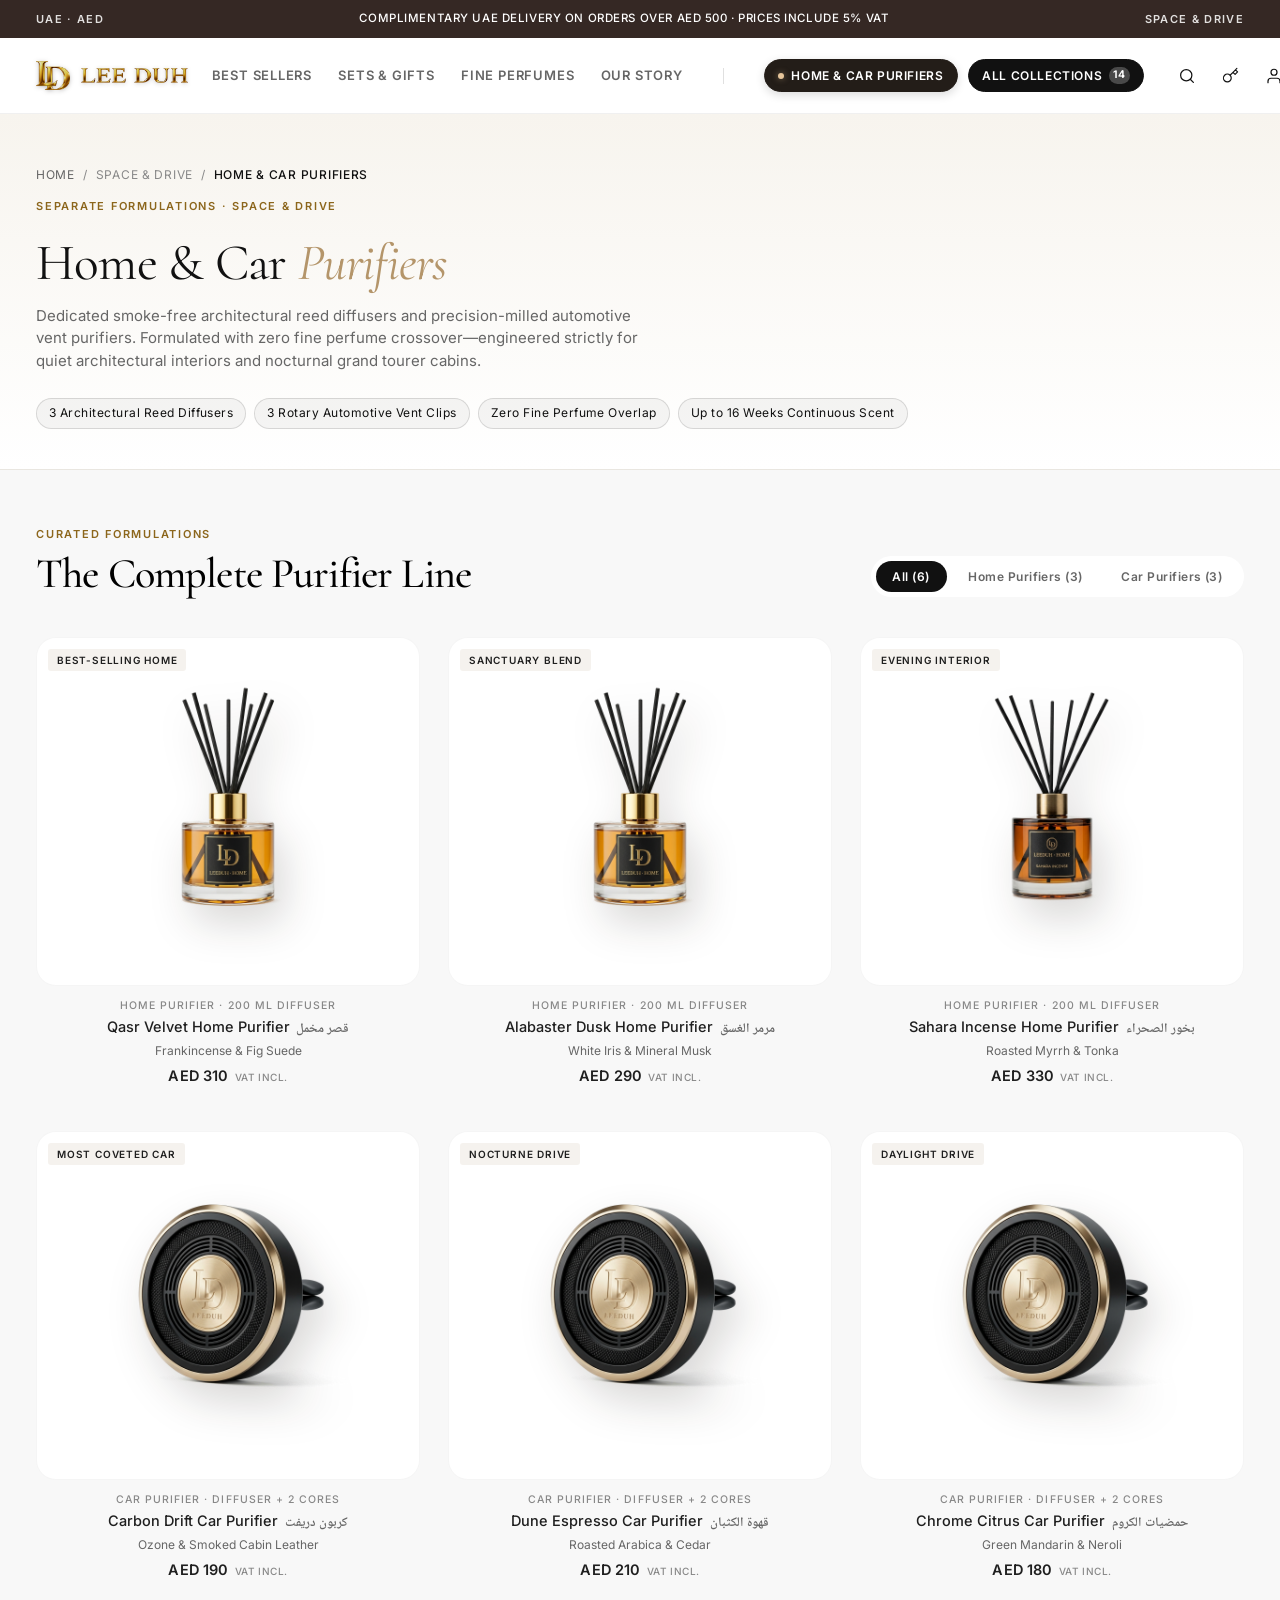
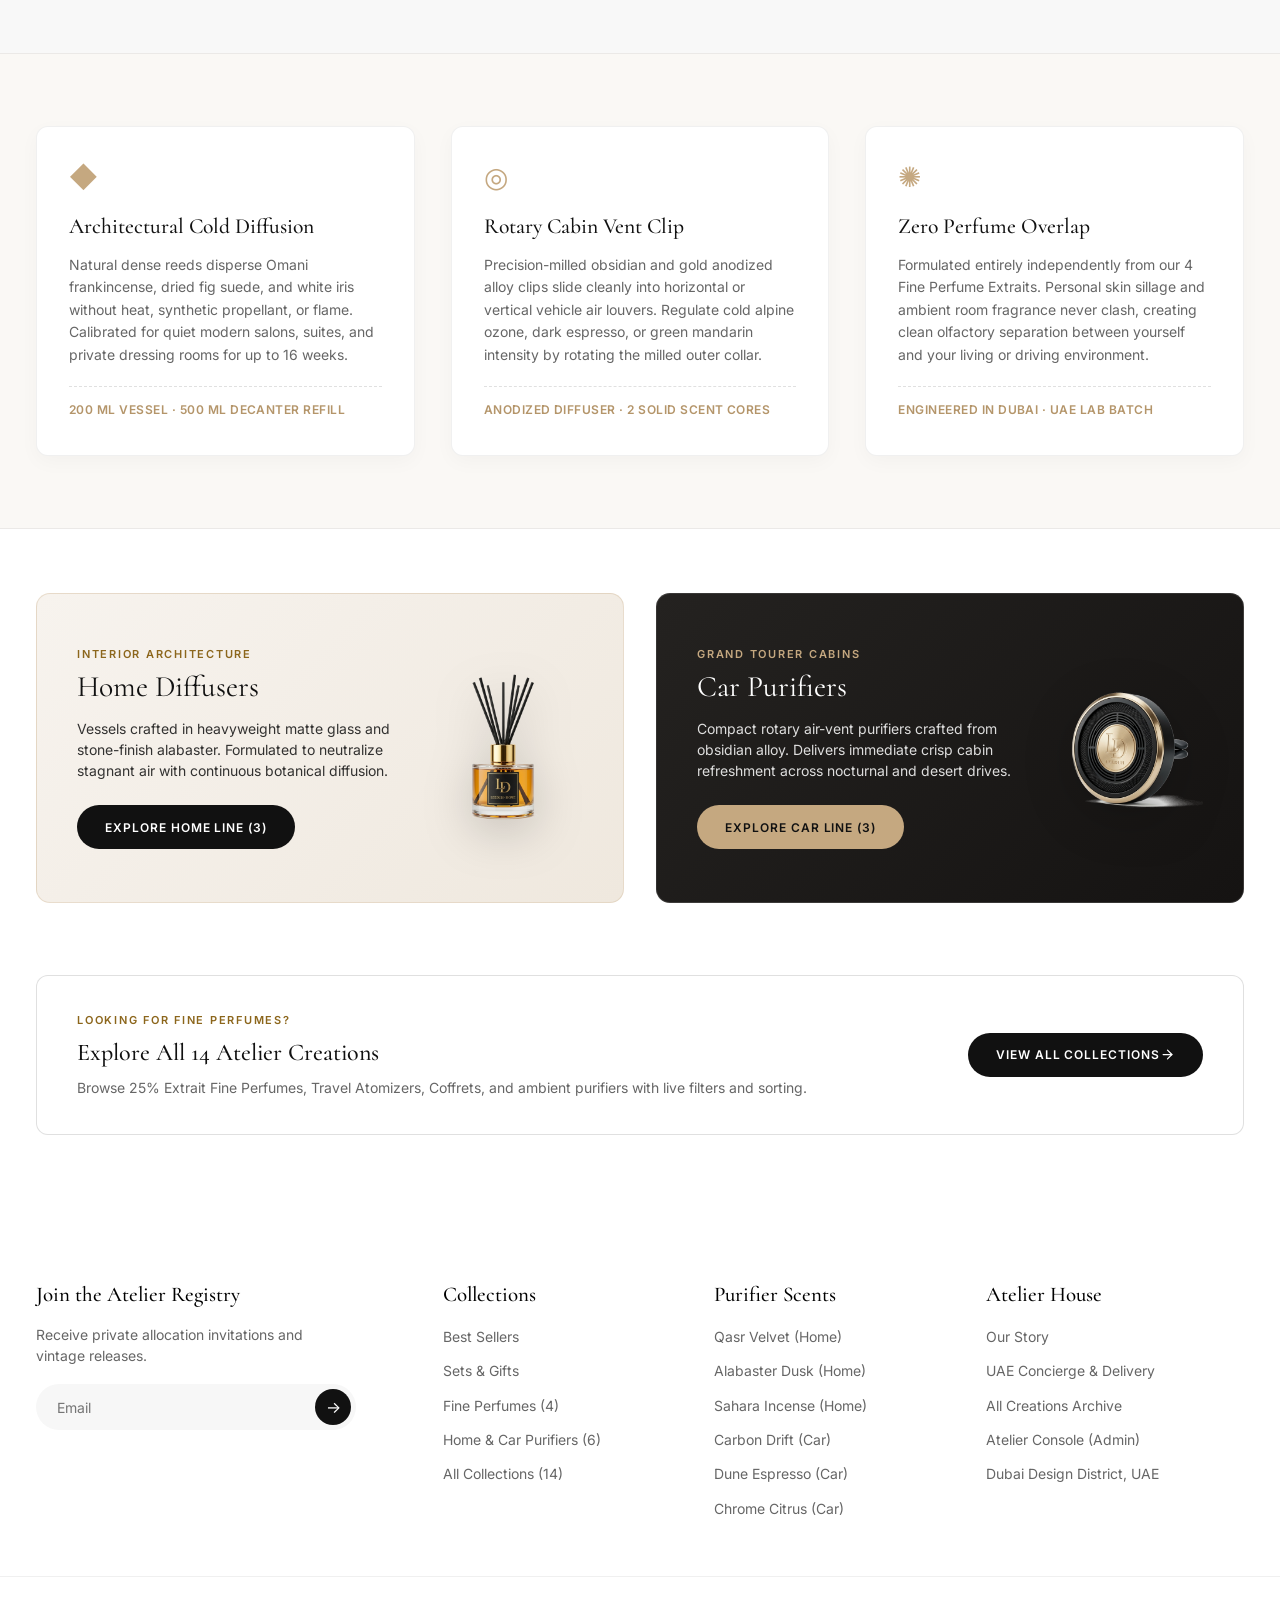
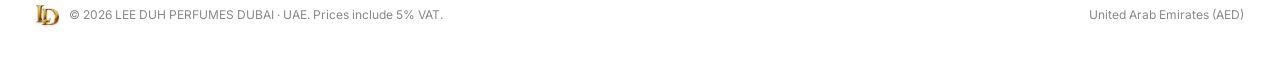
==== commit 1903c45d: "Implement full working Atelier Admin Content Management System with single-click login, product CRUD" ====
--- a/purifiers.html
+++ b/purifiers.html
@@ -61,6 +61,12 @@
           </svg>
         </button>
 
+        <a href="admin.html" class="utility-icon-btn" id="adminConsoleTrigger" aria-label="Open Atelier Console" title="Atelier Console">
+          <svg width="17" height="17" viewBox="0 0 24 24" fill="none" stroke="currentColor" stroke-width="1.65" stroke-linecap="round" stroke-linejoin="round" aria-hidden="true">
+            <path d="M21 2l-2 2m-7.61 7.61a5.5 5.5 0 1 1-7.778 7.778 5.5 5.5 0 0 1 7.777-7.777zm0 0L15.5 7.5m0 0l3 3L22 7l-3-3m-3.5 3.5L19 4"></path>
+          </svg>
+        </a>
+
         <button type="button" class="utility-icon-btn" id="profileTrigger" aria-label="Open customer profile" title="Account">
           <svg width="18" height="18" viewBox="0 0 24 24" fill="none" stroke="currentColor" stroke-width="1.65" stroke-linecap="round" stroke-linejoin="round" aria-hidden="true">
             <path d="M20 21v-2a4 4 0 0 0-4-4H8a4 4 0 0 0-4 4v2"></path>
@@ -301,6 +307,7 @@
           <li><a href="index.html#about">Our Story</a></li>
           <li><a href="index.html#delivery">UAE Concierge &amp; Delivery</a></li>
           <li><a href="shop.html">All Creations Archive</a></li>
+          <li><a href="admin.html">Atelier Console (Admin)</a></li>
           <li><span>Dubai Design District, UAE</span></li>
         </ul>
       </div>
--- a/styles.css
+++ b/styles.css
@@ -5530,3 +5530,901 @@
     justify-content: center;
   }
 }
+
+/* ==========================================================================
+   23. Atelier Management Console Styles (admin.html)
+   ========================================================================== */
+
+.page-admin {
+  background-color: #f7f7f8;
+  color: #111111;
+  min-height: 100vh;
+}
+
+/* Environment Notice */
+.admin-env-bar {
+  background-color: #161412;
+  color: #ffffff;
+  font-size: 0.6875rem;
+  letter-spacing: 0.08em;
+  padding: 0.45rem 0;
+  border-bottom: 1px solid rgba(255, 255, 255, 0.08);
+}
+
+.admin-env-inner {
+  display: flex;
+  align-items: center;
+  justify-content: space-between;
+  flex-wrap: wrap;
+  gap: 0.5rem;
+}
+
+.admin-env-left {
+  display: flex;
+  align-items: center;
+  gap: 0.5rem;
+}
+
+.admin-env-dot {
+  width: 7px;
+  height: 7px;
+  border-radius: 50%;
+  background-color: #2ebd60;
+  box-shadow: 0 0 8px #2ebd60;
+  display: inline-block;
+  animation: pulseLive 2s infinite ease-in-out;
+}
+
+@keyframes pulseLive {
+  0%, 100% { opacity: 1; transform: scale(1); }
+  50% { opacity: 0.5; transform: scale(0.85); }
+}
+
+/* Auth Screen */
+.admin-auth-shell {
+  min-height: calc(100vh - 35px);
+  display: flex;
+  align-items: center;
+  justify-content: center;
+  padding: 3rem 1.5rem;
+}
+
+.admin-auth-card {
+  width: 100%;
+  max-width: 460px;
+  background-color: #ffffff;
+  border-radius: 16px;
+  border: 1px solid var(--border-medium);
+  box-shadow: 0 20px 50px rgba(0, 0, 0, 0.08);
+  padding: 2.75rem 2.25rem;
+}
+
+.admin-auth-head {
+  text-align: center;
+  margin-bottom: 2rem;
+}
+
+.admin-auth-title {
+  font-family: var(--font-serif);
+  font-size: 1.85rem;
+  font-weight: 500;
+  margin: 1.25rem 0 0.5rem;
+  color: var(--ink-primary);
+}
+
+.admin-auth-subtitle {
+  font-size: 0.8125rem;
+  color: var(--ink-secondary);
+  line-height: 1.5;
+  margin: 0;
+}
+
+.admin-quick-login-box {
+  background: #fbf9f6;
+  border: 1px solid rgba(197, 168, 128, 0.35);
+  border-radius: 12px;
+  padding: 1.25rem;
+  margin-bottom: 1.5rem;
+}
+
+.admin-user-pill {
+  display: flex;
+  align-items: center;
+  gap: 0.85rem;
+  margin-bottom: 1.15rem;
+}
+
+.admin-avatar {
+  width: 44px;
+  height: 44px;
+  border-radius: 50%;
+  background: #111111;
+  color: #ffffff;
+  display: flex;
+  align-items: center;
+  justify-content: center;
+  font-weight: 700;
+  font-size: 0.875rem;
+  letter-spacing: 0.04em;
+  flex-shrink: 0;
+}
+
+.admin-user-meta {
+  display: flex;
+  flex-direction: column;
+  gap: 0.15rem;
+  flex-grow: 1;
+}
+
+.admin-user-meta strong {
+  font-size: 0.9375rem;
+  color: var(--ink-primary);
+}
+
+.admin-user-meta span {
+  font-size: 0.725rem;
+  color: var(--ink-secondary);
+}
+
+.admin-master-badge {
+  font-size: 0.65rem;
+  font-weight: 700;
+  letter-spacing: 0.08em;
+  padding: 0.2rem 0.5rem;
+  background: #111111;
+  color: #ffffff;
+  border-radius: 999px;
+}
+
+.admin-fast-btn {
+  background: #111111;
+  color: #ffffff;
+  display: flex;
+  align-items: center;
+  justify-content: center;
+  gap: 0.5rem;
+  font-weight: 600;
+  padding: 0.75rem 1rem;
+}
+
+.admin-fast-btn:hover {
+  background: #000000;
+  box-shadow: 0 4px 16px rgba(0, 0, 0, 0.16);
+}
+
+.admin-auth-divider {
+  display: flex;
+  align-items: center;
+  text-align: center;
+  margin: 1.5rem 0;
+}
+
+.admin-auth-divider::before,
+.admin-auth-divider::after {
+  content: '';
+  flex: 1;
+  border-bottom: 1px solid var(--border-medium);
+}
+
+.admin-auth-divider span {
+  padding: 0 0.85rem;
+  font-size: 0.6875rem;
+  font-weight: 600;
+  letter-spacing: 0.08em;
+  color: var(--ink-muted);
+}
+
+.passcode-input-wrap {
+  position: relative;
+  display: flex;
+  align-items: center;
+}
+
+.passcode-toggle-btn {
+  position: absolute;
+  right: 0.75rem;
+  background: none;
+  border: none;
+  color: var(--ink-muted);
+  cursor: pointer;
+  padding: 0;
+}
+
+.admin-auth-footer {
+  text-align: center;
+  margin-top: 1.75rem;
+}
+
+.admin-back-link {
+  font-size: 0.8125rem;
+  color: var(--ink-secondary);
+  text-decoration: none;
+  transition: color 0.18s ease;
+}
+
+.admin-back-link:hover {
+  color: var(--ink-primary);
+}
+
+/* Console Header */
+.admin-header {
+  background-color: #ffffff;
+  border-bottom: 1px solid var(--border-medium);
+  position: sticky;
+  top: 0;
+  z-index: 900;
+}
+
+.admin-header-inner {
+  display: flex;
+  align-items: center;
+  justify-content: space-between;
+  height: 68px;
+  gap: 1rem;
+}
+
+.admin-brand-group {
+  display: flex;
+  align-items: center;
+  gap: 0.85rem;
+}
+
+.admin-title-badge {
+  font-size: 0.6875rem;
+  font-weight: 700;
+  letter-spacing: 0.08em;
+  text-transform: uppercase;
+  padding: 0.2rem 0.65rem;
+  background: #f0f0f0;
+  border-radius: 999px;
+  color: var(--ink-primary);
+}
+
+.admin-header-actions {
+  display: flex;
+  align-items: center;
+  gap: 1.5rem;
+}
+
+.admin-current-user {
+  display: flex;
+  align-items: center;
+  gap: 0.65rem;
+}
+
+.admin-avatar-small {
+  width: 32px;
+  height: 32px;
+  border-radius: 50%;
+  background: #111111;
+  color: #ffffff;
+  display: flex;
+  align-items: center;
+  justify-content: center;
+  font-size: 0.75rem;
+  font-weight: 700;
+}
+
+.admin-user-text {
+  display: flex;
+  flex-direction: column;
+}
+
+.admin-user-name {
+  font-size: 0.8125rem;
+  font-weight: 600;
+  color: var(--ink-primary);
+}
+
+.admin-user-role {
+  font-size: 0.6875rem;
+  color: var(--ink-muted);
+}
+
+.admin-quick-links {
+  display: flex;
+  align-items: center;
+  gap: 0.5rem;
+}
+
+.admin-header-btn {
+  font-size: 0.75rem;
+  padding: 0.4rem 0.85rem;
+  display: inline-flex;
+  align-items: center;
+  gap: 0.35rem;
+  text-decoration: none;
+}
+
+/* Console Main */
+.admin-main {
+  padding: 2.5rem 0 5rem;
+}
+
+.admin-hero-banner {
+  display: flex;
+  align-items: flex-start;
+  justify-content: space-between;
+  gap: 2rem;
+  margin-bottom: 2rem;
+  flex-wrap: wrap;
+}
+
+.admin-heading {
+  font-family: var(--font-serif);
+  font-size: clamp(1.85rem, 3vw, 2.5rem);
+  font-weight: 400;
+  margin: 0.25rem 0 0.5rem;
+  color: var(--ink-primary);
+}
+
+.admin-subheading {
+  font-size: 0.875rem;
+  color: var(--ink-secondary);
+  max-width: 640px;
+  line-height: 1.5;
+  margin: 0;
+}
+
+.admin-hero-actions {
+  flex-shrink: 0;
+}
+
+/* KPI Cards */
+.admin-kpi-grid {
+  display: grid;
+  grid-template-columns: repeat(5, minmax(0, 1fr));
+  gap: 1rem;
+  margin-bottom: 2.25rem;
+}
+
+.admin-kpi-card {
+  background: #ffffff;
+  border: 1px solid var(--border-subtle);
+  border-radius: 12px;
+  padding: 1.25rem 1rem;
+  display: flex;
+  flex-direction: column;
+  gap: 0.25rem;
+  box-shadow: 0 4px 14px rgba(0, 0, 0, 0.02);
+}
+
+.admin-kpi-label {
+  font-size: 0.6875rem;
+  font-weight: 600;
+  text-transform: uppercase;
+  letter-spacing: 0.06em;
+  color: var(--ink-muted);
+}
+
+.admin-kpi-val {
+  font-family: var(--font-serif);
+  font-size: 1.85rem;
+  font-weight: 600;
+  color: var(--ink-primary);
+  line-height: 1.1;
+}
+
+.admin-kpi-sub {
+  font-size: 0.6875rem;
+  color: var(--ink-secondary);
+  white-space: nowrap;
+  overflow: hidden;
+  text-overflow: ellipsis;
+}
+
+/* Admin Tabs */
+.admin-tabs-row {
+  display: flex;
+  align-items: center;
+  gap: 0.5rem;
+  border-bottom: 1px solid var(--border-medium);
+  margin-bottom: 2rem;
+  overflow-x: auto;
+}
+
+.admin-tab {
+  padding: 0.75rem 1.15rem;
+  background: none;
+  border: none;
+  border-bottom: 2px solid transparent;
+  font-family: var(--font-sans);
+  font-size: 0.8125rem;
+  font-weight: 600;
+  color: var(--ink-secondary);
+  cursor: pointer;
+  white-space: nowrap;
+  transition: all 0.2s ease;
+}
+
+.admin-tab:hover {
+  color: var(--ink-primary);
+}
+
+.admin-tab.active {
+  color: var(--ink-primary);
+  border-bottom-color: var(--ink-primary);
+}
+
+/* Pane Toolbar */
+.admin-pane-toolbar {
+  display: flex;
+  align-items: center;
+  justify-content: space-between;
+  gap: 1rem;
+  margin-bottom: 1.25rem;
+  flex-wrap: wrap;
+}
+
+.admin-search-wrap {
+  position: relative;
+  flex: 1 1 300px;
+  max-width: 440px;
+  display: flex;
+  align-items: center;
+}
+
+.admin-search-wrap svg {
+  position: absolute;
+  left: 1rem;
+  color: var(--ink-muted);
+  pointer-events: none;
+}
+
+.admin-pane-filters {
+  display: flex;
+  align-items: center;
+  gap: 0.75rem;
+}
+
+/* Table Card */
+.admin-table-card {
+  background: #ffffff;
+  border: 1px solid var(--border-medium);
+  border-radius: 12px;
+  overflow: hidden;
+  box-shadow: 0 4px 16px rgba(0, 0, 0, 0.02);
+}
+
+.table-responsive {
+  width: 100%;
+  overflow-x: auto;
+}
+
+.admin-table {
+  width: 100%;
+  border-collapse: collapse;
+  text-align: left;
+  font-size: 0.8125rem;
+}
+
+.admin-table th {
+  background: #fafafa;
+  padding: 0.85rem 1rem;
+  font-size: 0.6875rem;
+  font-weight: 700;
+  letter-spacing: 0.06em;
+  text-transform: uppercase;
+  color: var(--ink-muted);
+  border-bottom: 1px solid var(--border-medium);
+}
+
+.admin-table td {
+  padding: 1rem;
+  border-bottom: 1px solid var(--border-subtle);
+  vertical-align: middle;
+}
+
+.admin-table tr:hover td {
+  background-color: #faf9f7;
+}
+
+.table-flacon-thumb {
+  width: 48px;
+  height: 58px;
+  background: #fafafa;
+  border-radius: 6px;
+  display: flex;
+  align-items: center;
+  justify-content: center;
+  padding: 4px;
+}
+
+.table-flacon-thumb img {
+  max-width: 100%;
+  max-height: 100%;
+  object-fit: contain;
+}
+
+.table-title-cell {
+  display: flex;
+  flex-direction: column;
+  gap: 0.2rem;
+}
+
+.table-title-cell strong {
+  font-size: 0.875rem;
+  color: var(--ink-primary);
+}
+
+.table-arabic-title {
+  font-family: 'Noto Naskh Arabic', serif;
+  font-size: 0.8125rem;
+  color: var(--accent-champagne-hover);
+}
+
+.table-subtitle-muted {
+  font-size: 0.6875rem;
+  color: var(--ink-muted);
+}
+
+.table-cat-pill {
+  font-size: 0.6875rem;
+  font-weight: 600;
+  padding: 0.25rem 0.65rem;
+  border-radius: 999px;
+  white-space: nowrap;
+}
+
+.cat-badge-perfume {
+  background: #fdf6ec;
+  color: #8c4c1a;
+  border: 1px solid rgba(140, 76, 26, 0.2);
+}
+
+.cat-badge-home {
+  background: #f4f7f6;
+  color: #2c4a3e;
+  border: 1px solid rgba(44, 74, 62, 0.2);
+}
+
+.cat-badge-car {
+  background: #f3f4f6;
+  color: #1e242b;
+  border: 1px solid rgba(30, 36, 43, 0.2);
+}
+
+.table-family-text {
+  font-weight: 500;
+  color: var(--ink-primary);
+}
+
+.table-notes-preview {
+  display: flex;
+  flex-direction: column;
+  gap: 0.15rem;
+  font-size: 0.6875rem;
+  color: var(--ink-secondary);
+  max-width: 180px;
+}
+
+.table-price-cell {
+  display: flex;
+  flex-direction: column;
+}
+
+.table-price-cell strong {
+  font-size: 0.875rem;
+  color: var(--ink-primary);
+}
+
+.table-price-size {
+  font-size: 0.6875rem;
+  color: var(--ink-muted);
+}
+
+.table-badge-pill {
+  display: inline-block;
+  font-size: 0.6875rem;
+  font-weight: 600;
+  padding: 0.2rem 0.55rem;
+  background: #111111;
+  color: #ffffff;
+  border-radius: 999px;
+  white-space: nowrap;
+}
+
+.table-badge-pill.is-success {
+  background: #1b7a42;
+}
+
+.table-actions-row {
+  display: flex;
+  align-items: center;
+  justify-content: flex-end;
+  gap: 0.45rem;
+}
+
+.btn-action-edit {
+  padding: 0.35rem 0.75rem;
+  background: #ffffff;
+  border: 1px solid var(--border-medium);
+  border-radius: 6px;
+  font-size: 0.75rem;
+  font-weight: 500;
+  color: var(--ink-primary);
+  cursor: pointer;
+  transition: all 0.15s ease;
+}
+
+.btn-action-edit:hover {
+  background: #111111;
+  color: #ffffff;
+  border-color: #111111;
+}
+
+.btn-action-delete {
+  width: 28px;
+  height: 28px;
+  border-radius: 6px;
+  background: none;
+  border: 1px solid var(--border-medium);
+  color: var(--ink-muted);
+  font-size: 1.1rem;
+  line-height: 1;
+  cursor: pointer;
+  display: inline-flex;
+  align-items: center;
+  justify-content: center;
+  transition: all 0.15s ease;
+}
+
+.btn-action-delete:hover {
+  background: #d32f2f;
+  color: #ffffff;
+  border-color: #d32f2f;
+}
+
+.admin-table-foot {
+  padding: 0.85rem 1.25rem;
+  background: #fafafa;
+  border-top: 1px solid var(--border-subtle);
+  display: flex;
+  align-items: center;
+  justify-content: space-between;
+  font-size: 0.75rem;
+  color: var(--ink-secondary);
+}
+
+/* Admin Card Container */
+.admin-card {
+  background: #ffffff;
+  border: 1px solid var(--border-medium);
+  border-radius: 12px;
+  padding: 2rem;
+  box-shadow: 0 4px 16px rgba(0, 0, 0, 0.02);
+  margin-bottom: 1.5rem;
+}
+
+.admin-card-head {
+  display: flex;
+  align-items: flex-start;
+  justify-content: space-between;
+  gap: 1rem;
+  margin-bottom: 1.5rem;
+  flex-wrap: wrap;
+}
+
+.admin-card-title {
+  font-family: var(--font-serif);
+  font-size: 1.35rem;
+  font-weight: 500;
+  margin: 0 0 0.35rem;
+  color: var(--ink-primary);
+}
+
+.admin-card-sub {
+  font-size: 0.8125rem;
+  color: var(--ink-secondary);
+  margin: 0;
+}
+
+.admin-card-desc {
+  font-size: 0.875rem;
+  color: var(--ink-secondary);
+  line-height: 1.5;
+  margin: 0 0 1.25rem;
+}
+
+.admin-form-grid {
+  display: grid;
+  grid-template-columns: repeat(2, minmax(0, 1fr));
+  gap: 1.25rem 1.5rem;
+}
+
+.admin-form-grid .full-width {
+  grid-column: 1 / -1;
+}
+
+.field-hint {
+  font-size: 0.6875rem;
+  color: var(--ink-muted);
+  margin-top: 0.35rem;
+  display: block;
+}
+
+.admin-form-actions {
+  display: flex;
+  align-items: center;
+  gap: 0.85rem;
+  margin-top: 2rem;
+  padding-top: 1.5rem;
+  border-top: 1px solid var(--border-subtle);
+}
+
+/* Backup Cards */
+.admin-backup-grid {
+  display: grid;
+  grid-template-columns: repeat(3, minmax(0, 1fr));
+  gap: 1.5rem;
+}
+
+.admin-card.is-danger-card {
+  border-color: rgba(211, 47, 47, 0.3);
+  background: #fffafa;
+}
+
+.btn-pill-danger {
+  padding: 0.55rem 1.15rem;
+  border-radius: 999px;
+  background: #d32f2f;
+  color: #ffffff;
+  border: 1px solid #d32f2f;
+  font-family: var(--font-sans);
+  font-size: 0.8125rem;
+  font-weight: 600;
+  cursor: pointer;
+  transition: all 0.2s ease;
+}
+
+.btn-pill-danger:hover {
+  background: #b71c1c;
+  border-color: #b71c1c;
+}
+
+/* Admin Dialogs */
+.admin-dialog {
+  padding: 0;
+  border: none;
+  background: transparent;
+  width: 100%;
+  max-width: 680px;
+}
+
+.admin-dialog::backdrop {
+  background: var(--backdrop-color);
+  backdrop-filter: blur(4px);
+}
+
+.admin-dialog-shell {
+  background: #ffffff;
+  border-radius: 16px;
+  border: 1px solid var(--border-medium);
+  box-shadow: var(--shadow-modal);
+  overflow: hidden;
+  max-height: 90vh;
+  display: flex;
+  flex-direction: column;
+}
+
+.admin-dialog-head {
+  padding: 1.5rem 1.75rem 1rem;
+  border-bottom: 1px solid var(--border-medium);
+  display: flex;
+  align-items: flex-start;
+  justify-content: space-between;
+  gap: 1rem;
+}
+
+.admin-dialog-body {
+  padding: 1.5rem 1.75rem;
+  overflow-y: auto;
+}
+
+.sizes-pricing-editor {
+  margin-top: 1.5rem;
+  padding-top: 1.5rem;
+  border-top: 1px solid var(--border-subtle);
+}
+
+.sizes-editor-title {
+  font-size: 0.875rem;
+  font-weight: 600;
+  margin: 0 0 0.25rem;
+}
+
+.sizes-editor-sub {
+  font-size: 0.75rem;
+  color: var(--ink-secondary);
+  margin: 0 0 1rem;
+}
+
+.sizes-container {
+  display: flex;
+  flex-direction: column;
+  gap: 0.65rem;
+  margin-bottom: 0.85rem;
+}
+
+.size-row {
+  display: flex;
+  align-items: center;
+  gap: 0.75rem;
+}
+
+.size-name-input {
+  flex: 2;
+}
+
+.size-price-field {
+  flex: 1.2;
+  display: flex;
+  align-items: center;
+  gap: 0.35rem;
+  font-size: 0.75rem;
+  font-weight: 600;
+}
+
+.size-price-input {
+  width: 100%;
+}
+
+.size-default-radio {
+  display: flex;
+  align-items: center;
+  gap: 0.35rem;
+  font-size: 0.75rem;
+  cursor: pointer;
+  white-space: nowrap;
+}
+
+.size-remove-btn {
+  background: none;
+  border: 1px solid var(--border-medium);
+  border-radius: 50%;
+  width: 24px;
+  height: 24px;
+  color: var(--ink-muted);
+  cursor: pointer;
+  line-height: 1;
+}
+
+.size-remove-btn:hover {
+  color: #d32f2f;
+  border-color: #d32f2f;
+}
+
+.admin-modal-actions {
+  display: flex;
+  align-items: center;
+  justify-content: flex-end;
+  gap: 0.75rem;
+  margin-top: 2rem;
+  padding-top: 1.25rem;
+  border-top: 1px solid var(--border-subtle);
+}
+
+/* Responsive adjustments */
+@media (max-width: 1100px) {
+  .admin-kpi-grid {
+    grid-template-columns: repeat(3, minmax(0, 1fr));
+  }
+  .admin-backup-grid {
+    grid-template-columns: 1fr;
+  }
+}
+
+@media (max-width: 768px) {
+  .admin-kpi-grid {
+    grid-template-columns: repeat(2, minmax(0, 1fr));
+  }
+  .admin-form-grid {
+    grid-template-columns: 1fr;
+  }
+  .admin-header-actions {
+    gap: 0.65rem;
+  }
+  .admin-current-user .admin-user-text {
+    display: none;
+  }
+}
